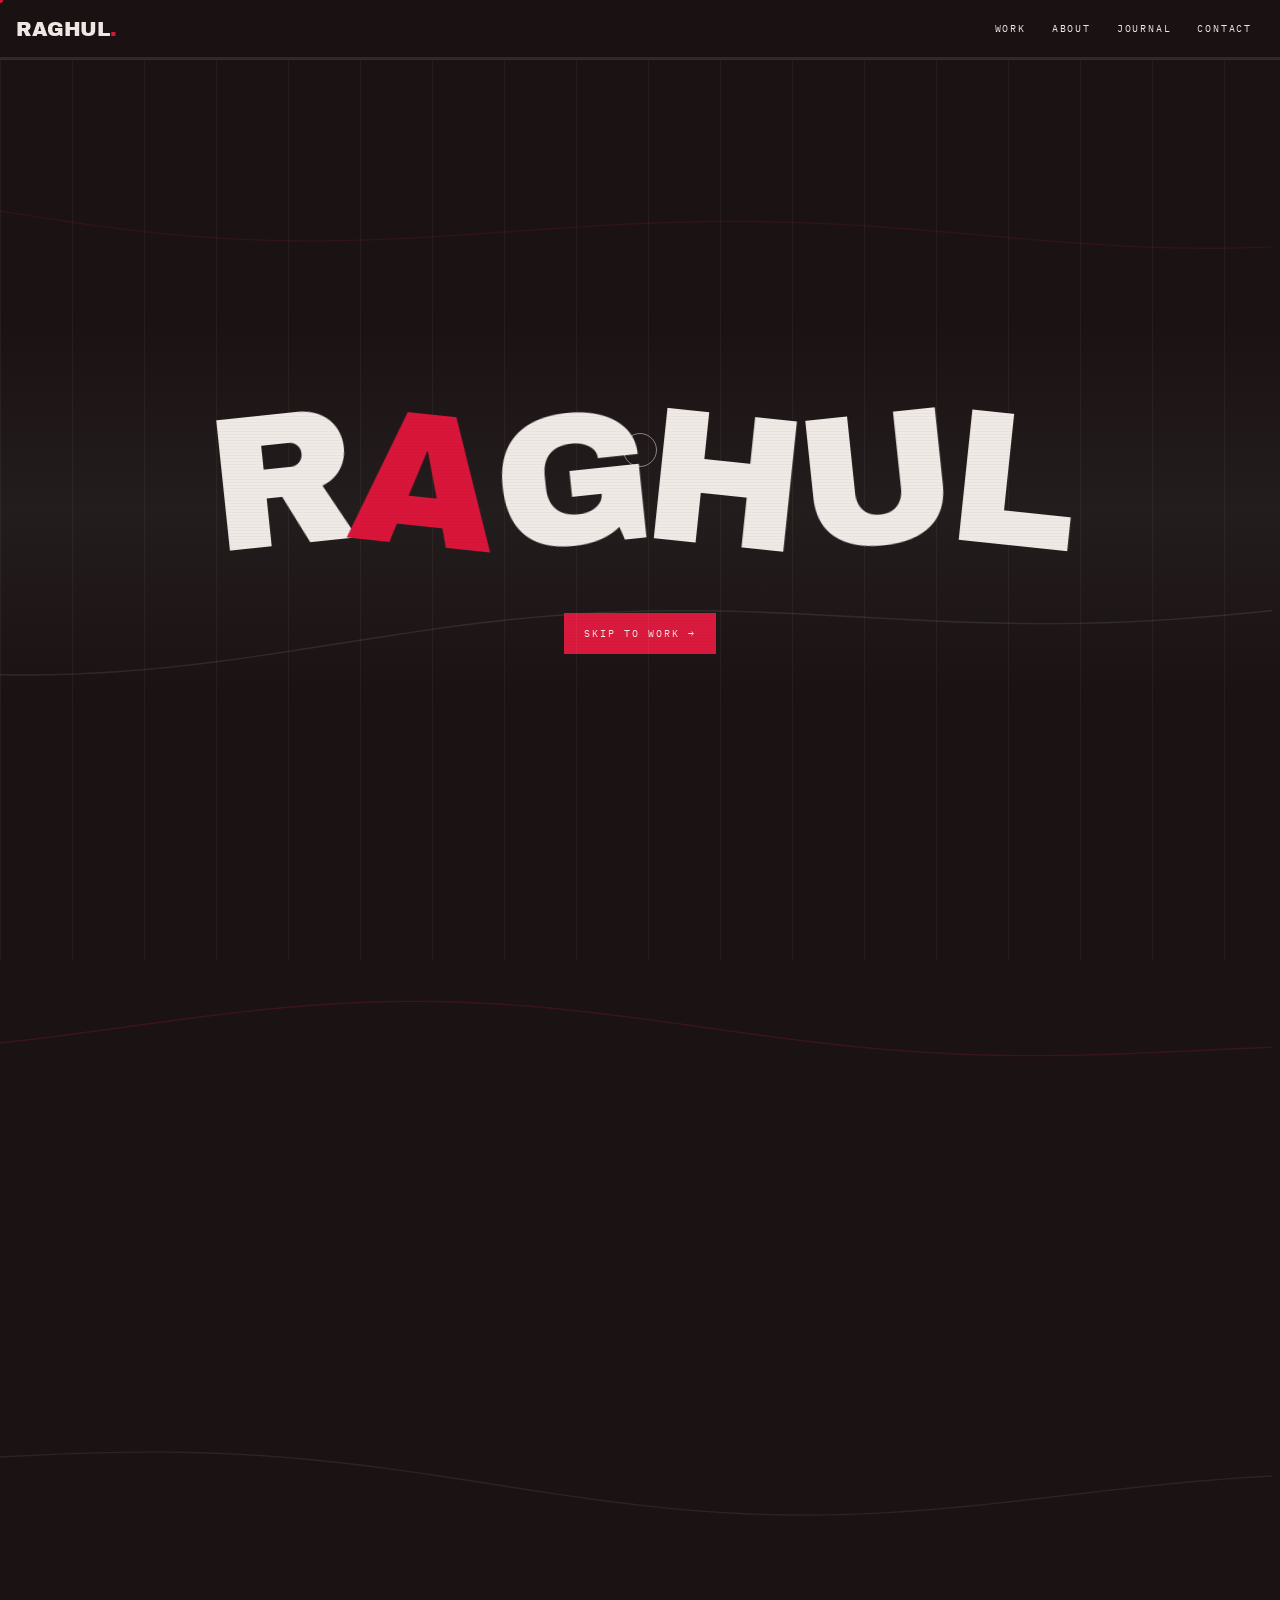
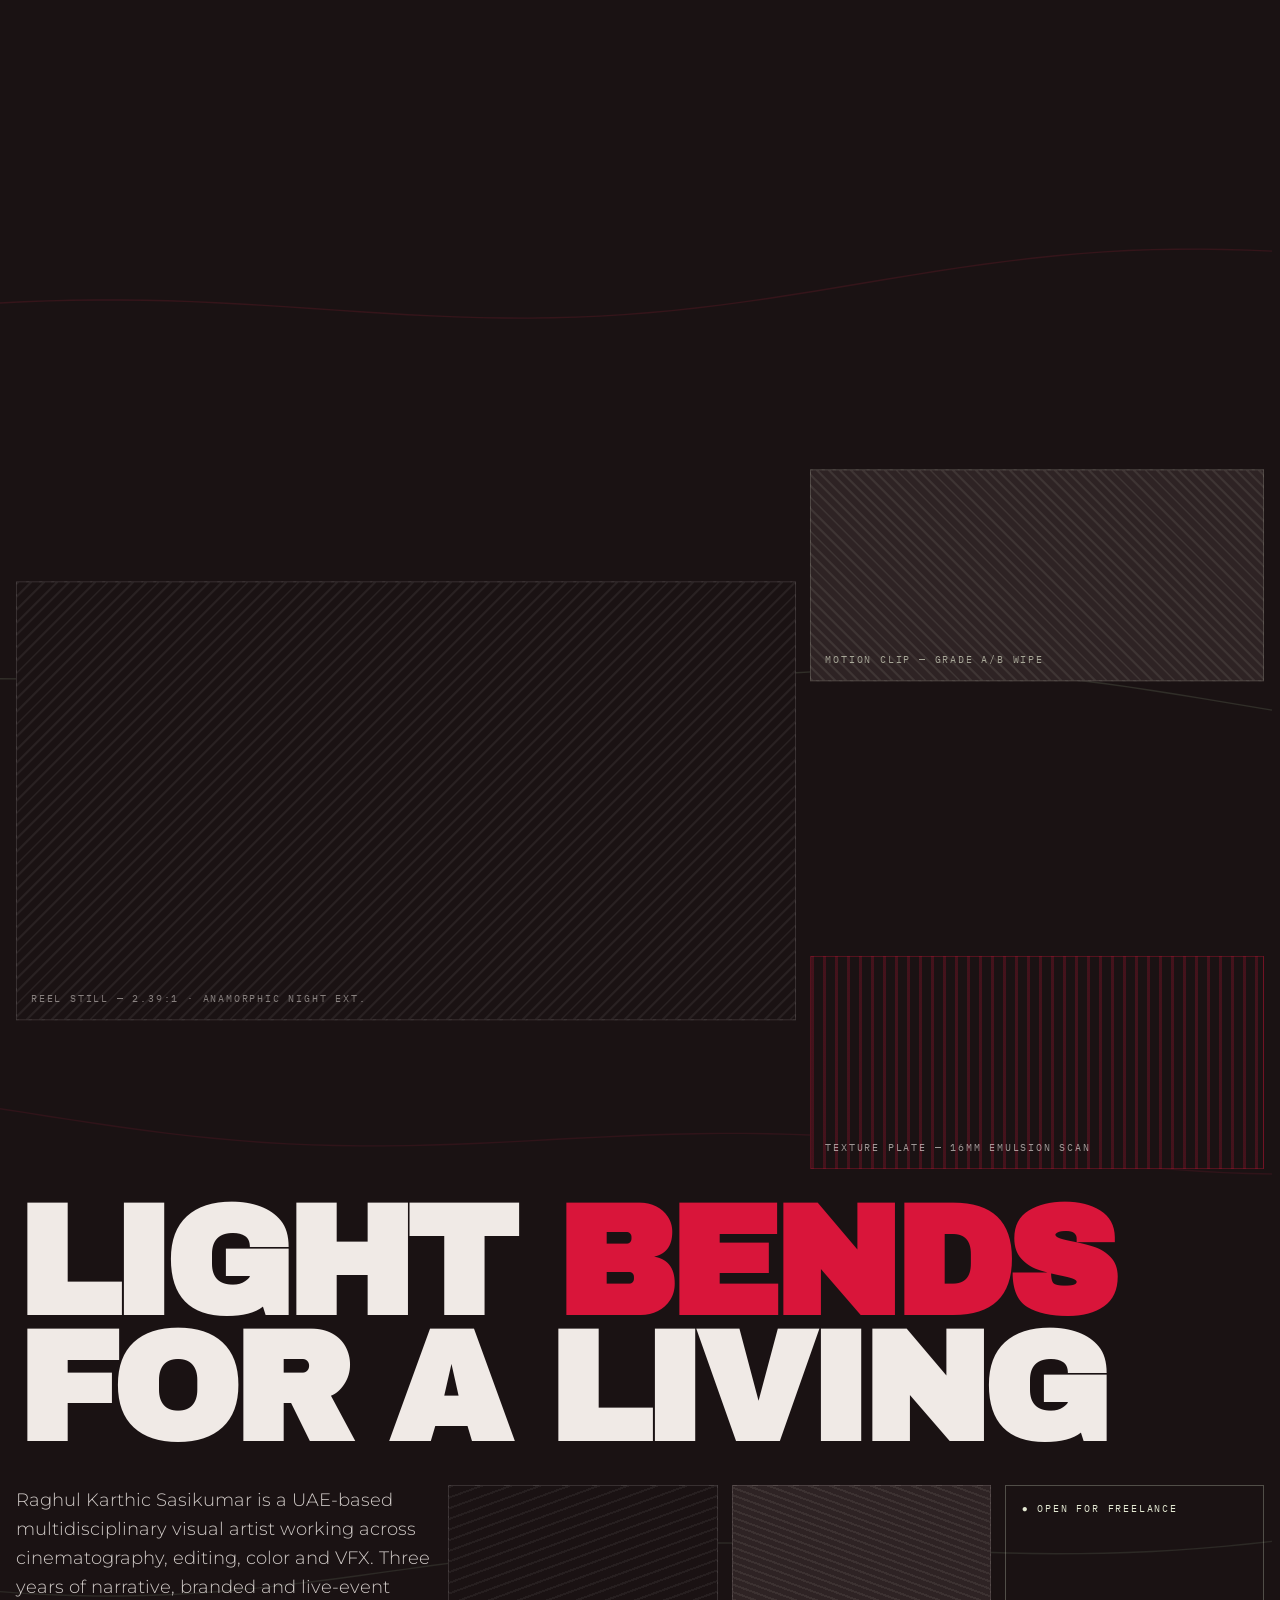
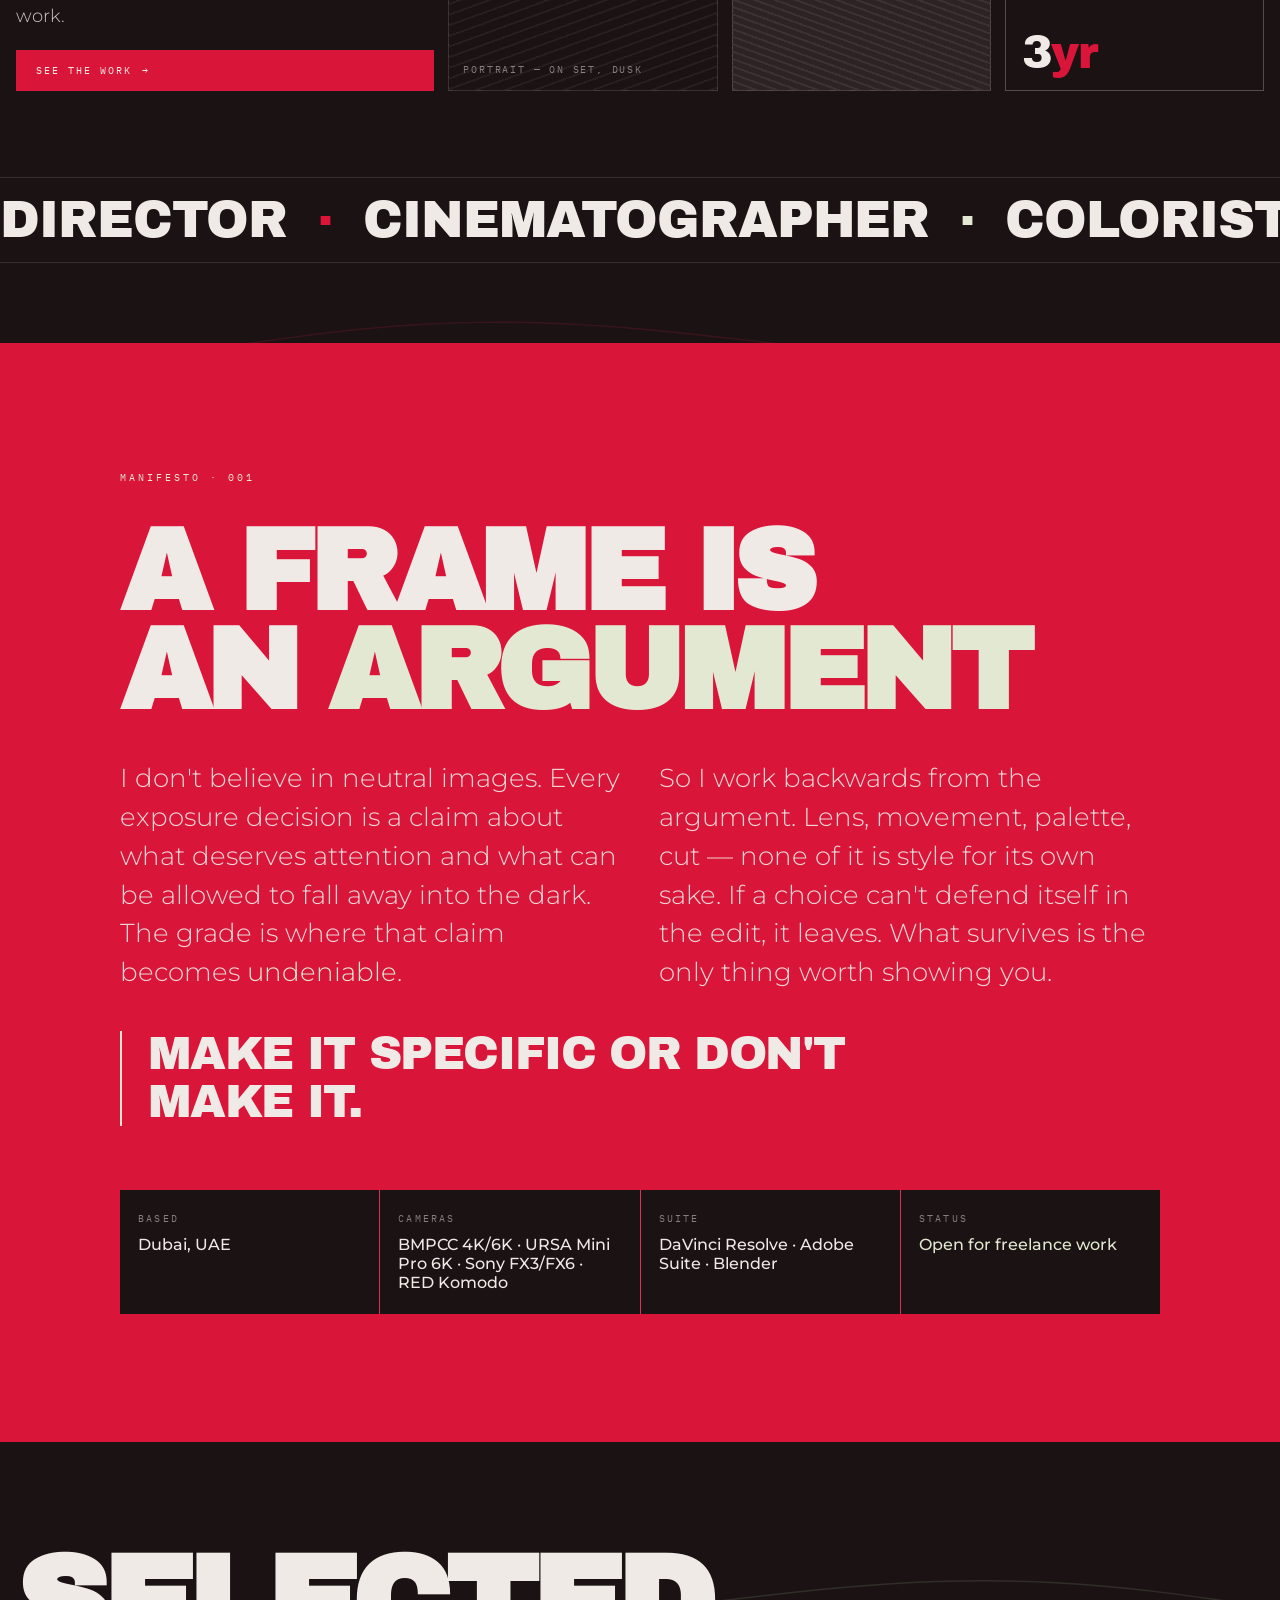
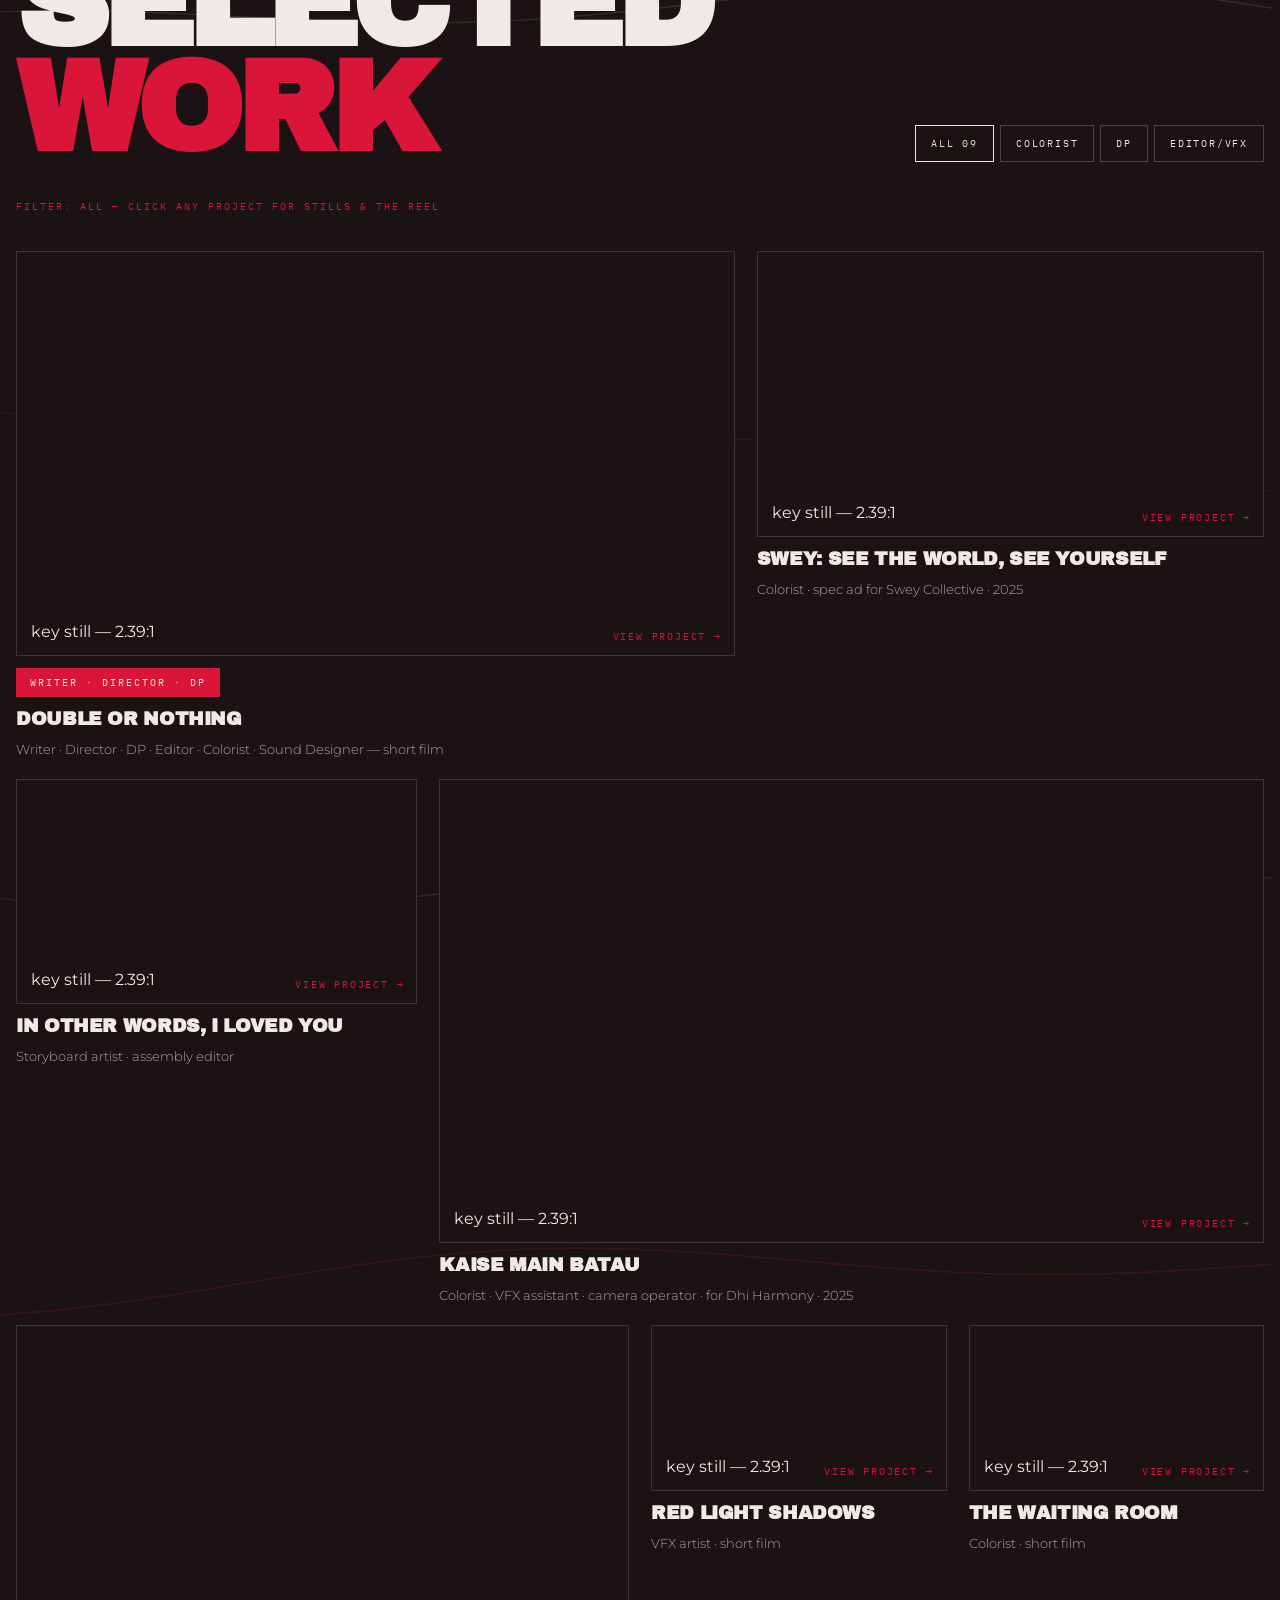
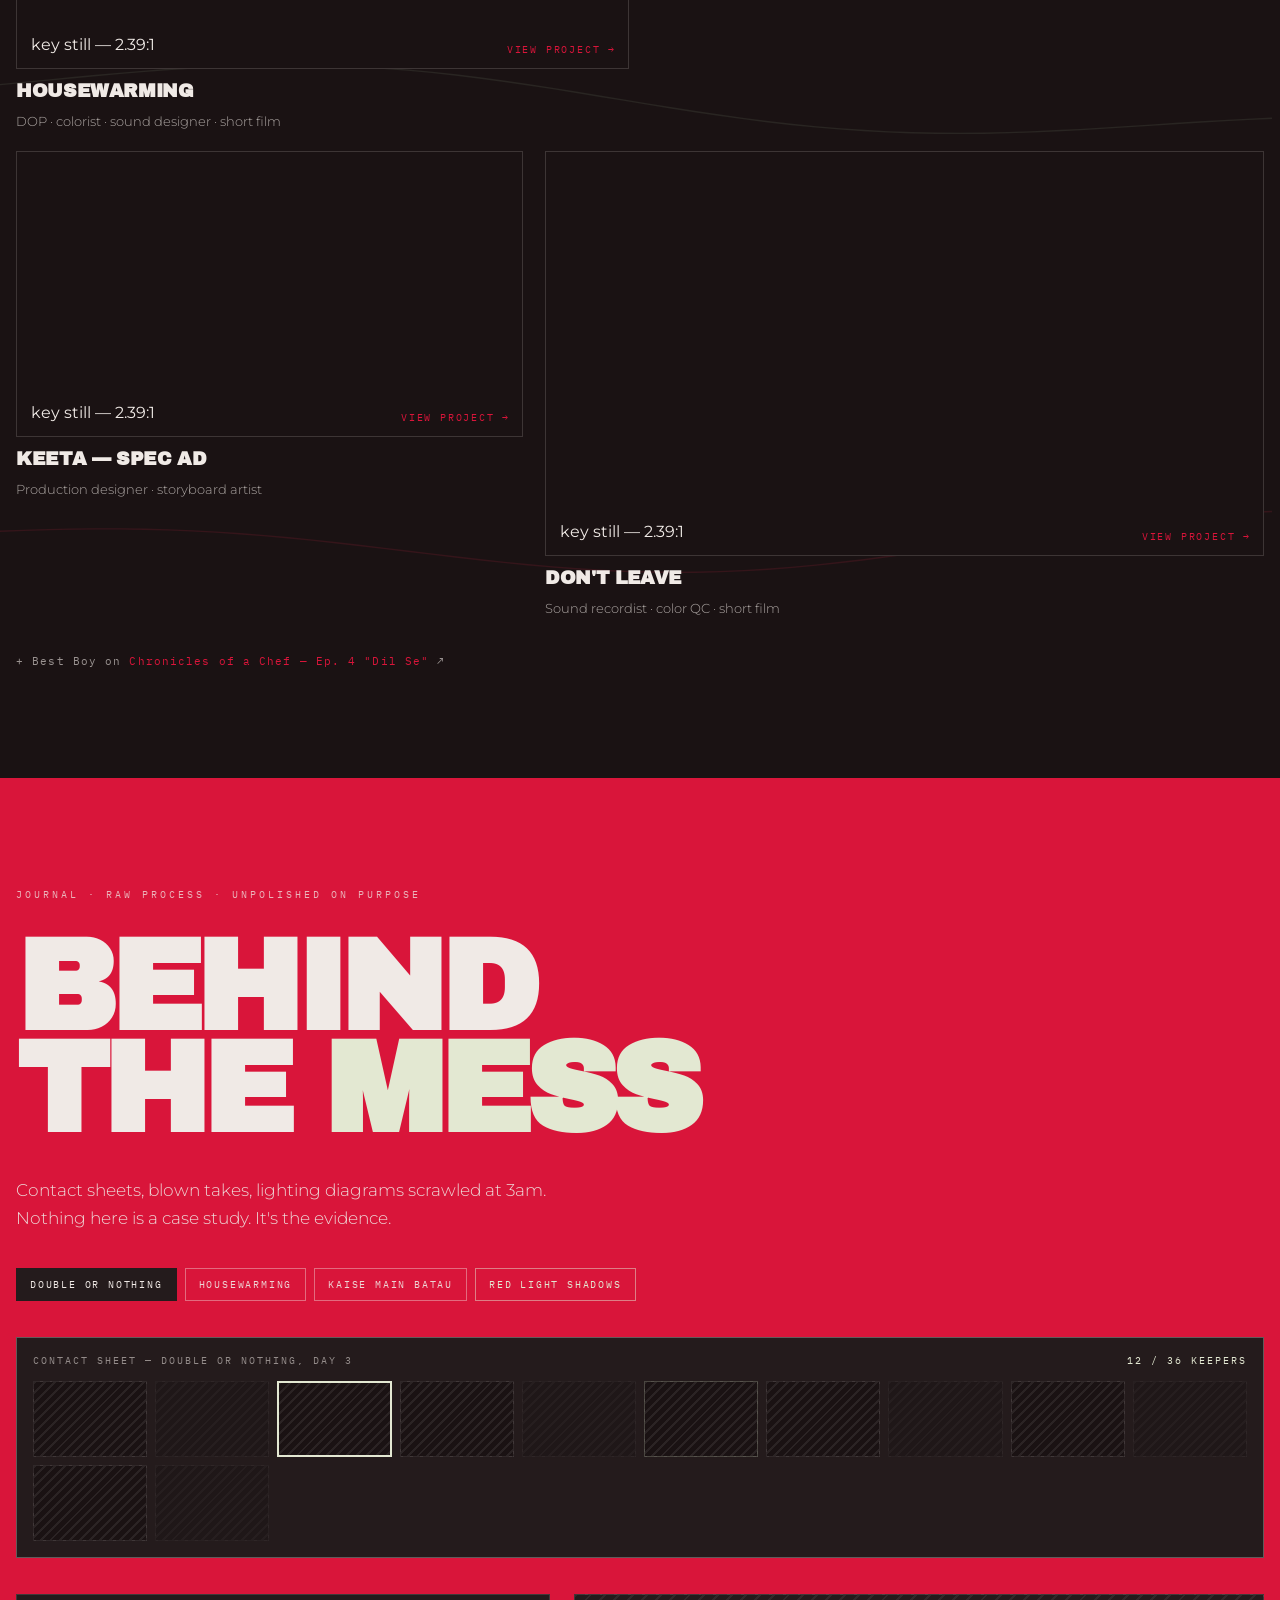
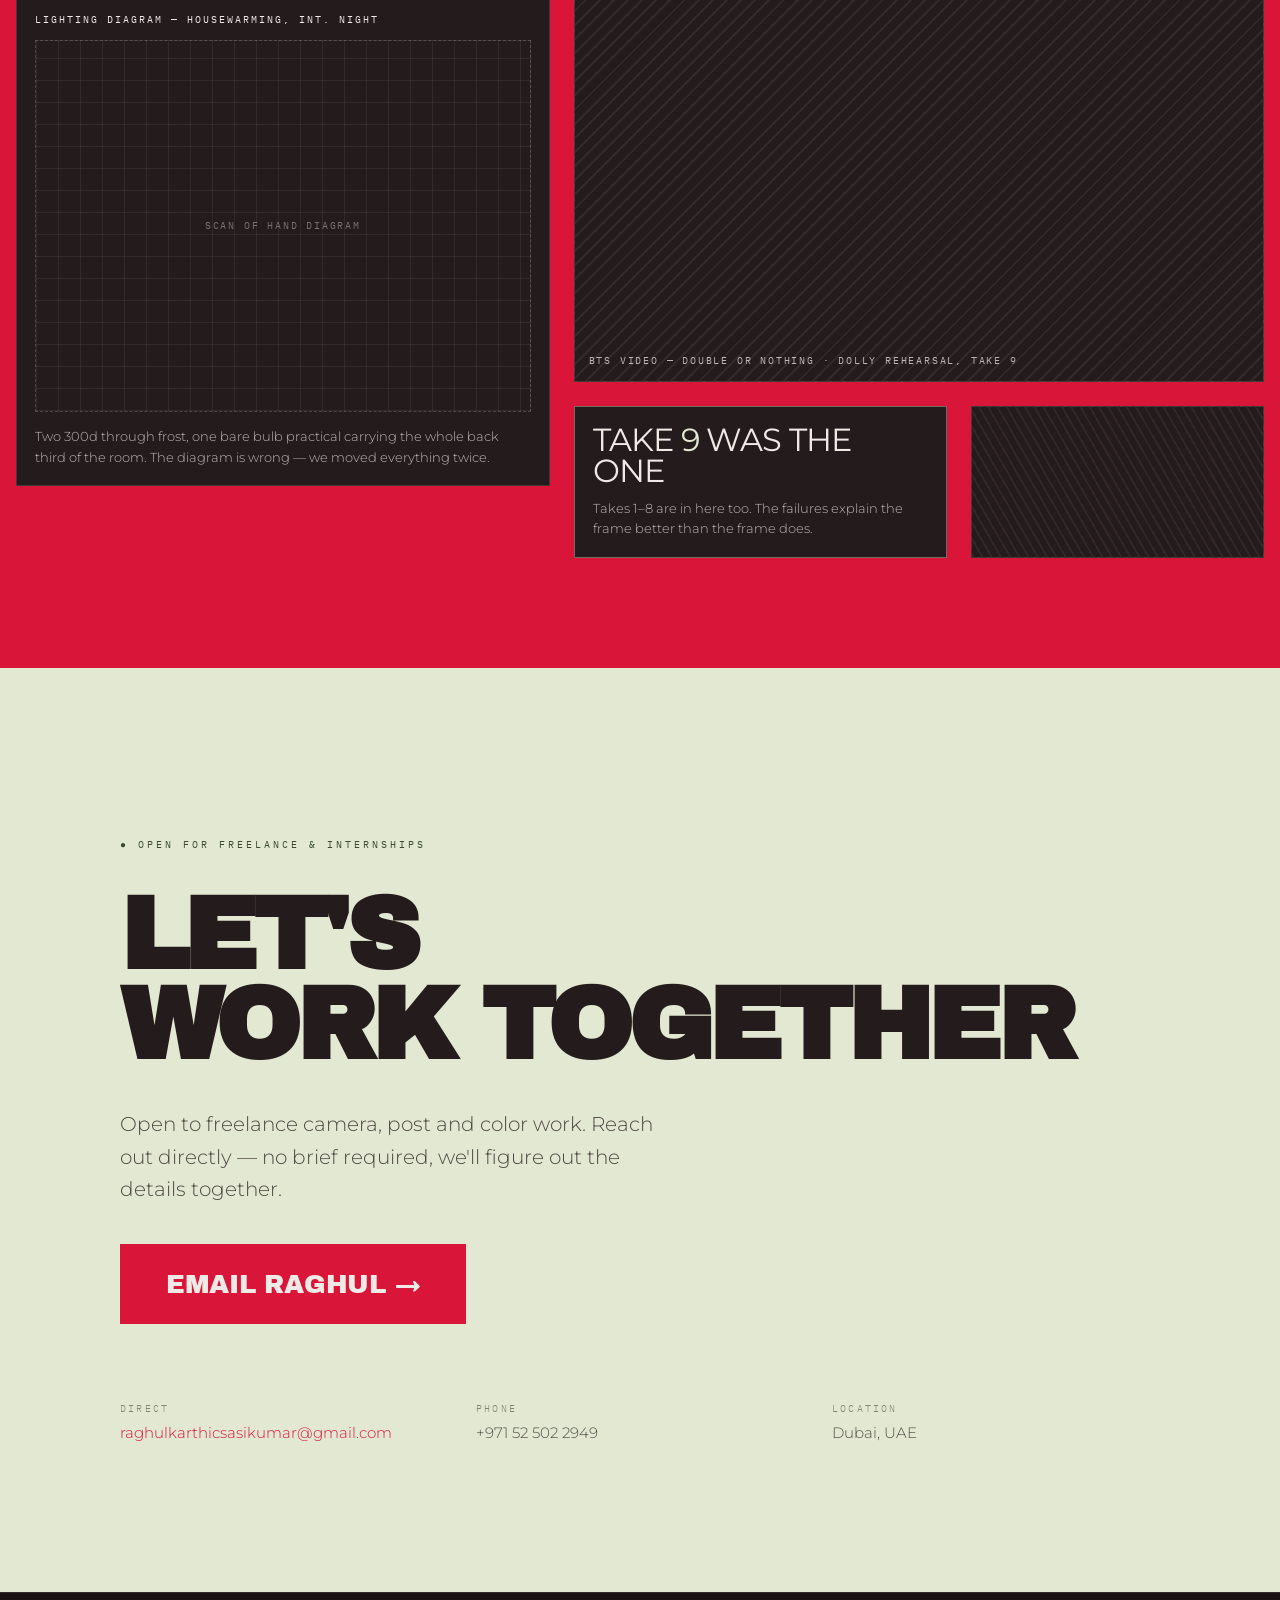
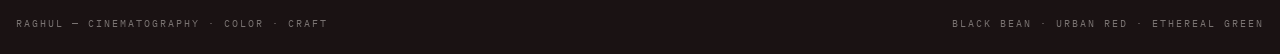
==== index.html @ 031c2b95 "Rebuild portfolio as plain HTML/CSS/JS with real scroll and cursor interactivity Replaces the Claude" ====
<!DOCTYPE html>
<html lang="en">
<head>
<meta charset="utf-8">
<meta name="viewport" content="width=device-width, initial-scale=1">
<title>Raghul Karthic Sasikumar — Cinematography · Color · Craft</title>
<meta name="description" content="Raghul Karthic Sasikumar — UAE-based cinematographer, colorist, editor and VFX artist.">
<link rel="preconnect" href="https://fonts.googleapis.com" />
<link rel="preconnect" href="https://fonts.gstatic.com" crossorigin />
<link href="https://fonts.googleapis.com/css2?family=Archivo+Black&family=Montserrat:wght@300;400;500;600&family=IBM+Plex+Mono:wght@400;500&display=swap" rel="stylesheet" />
<link rel="stylesheet" href="style.css">
</head>
<body>

<div class="cursor-dot" id="cursorDot"></div>
<div class="cursor-ring" id="cursorRing"></div>

<div class="bg-fixed"></div>
<canvas id="bg-waves"></canvas>
<div class="grain"></div>

<header class="site-header" id="siteHeader">
  <div class="header-inner">
    <div class="logo" data-cursor="magnetic" id="logoBtn">RAGHUL<span class="accent">.</span></div>
    <nav class="nav">
      <div class="nav-link" data-target="act-hero" data-cursor="magnetic">Work<span class="nav-underline"></span></div>
      <div class="nav-link" data-target="act-manifesto" data-cursor="magnetic">About<span class="nav-underline"></span></div>
      <div class="nav-link" data-target="act-journal" data-cursor="magnetic">Journal<span class="nav-underline"></span></div>
      <div class="nav-link" data-target="act-contact" data-cursor="magnetic">Contact<span class="nav-underline"></span></div>
    </nav>
  </div>
  <div class="progress-track"><div class="progress-fill" id="progressFill"></div></div>
</header>

<main id="mainView">

  <section id="act-intro" class="intro">
    <div class="intro-sticky">
      <div class="intro-grid"></div>
      <div class="intro-scanline"></div>
      <div class="intro-word" id="introWord">
        <span data-i="0">R</span><span data-i="1" class="accent">A</span><span data-i="2">G</span><span data-i="3">H</span><span data-i="4">U</span><span data-i="5">L</span>
      </div>
      <div class="intro-sub" id="introSub">Cinematography · Color · Craft</div>
      <div class="intro-cta">
        <button class="btn btn-solid" data-target="act-hero" data-cursor="magnetic">Skip to work →</button>
      </div>
    </div>
  </section>

  <section id="act-hero" class="hero">
    <div class="wrap">
      <div class="hero-collage">
        <div class="plate plate-a reveal-scale" data-parallax="0.06"><span>reel still — 2.39:1 · anamorphic night ext.</span></div>
        <div class="collage-col">
          <div class="plate plate-b reveal-scale" data-parallax="0.1"><span>motion clip — grade a/b wipe</span></div>
          <div class="plate plate-c reveal-scale"><span>texture plate — 16mm emulsion scan</span></div>
        </div>
      </div>

      <h1 class="hero-title reveal-up"><span class="split">Light <span class="accent">bends</span> for a living</span></h1>

      <div class="hero-row">
        <div class="hero-copy reveal-up">
          <p>Raghul Karthic Sasikumar is a UAE-based multidisciplinary visual artist working across cinematography, editing, color and VFX. Three years of narrative, branded and live-event work.</p>
          <div class="btn btn-solid" data-target="act-work" data-cursor="magnetic">See the work <span>→</span></div>
        </div>
        <div class="plate plate-d reveal-scale"><span>portrait — on set, dusk</span></div>
        <div class="plate plate-e reveal-scale"></div>
        <div class="stat-card reveal-scale">
          <span class="pulse-dot">● open for freelance</span>
          <span class="stat-num">3<span class="accent">yr</span></span>
        </div>
      </div>
    </div>

    <div class="marquee">
      <div class="marquee-track">
        <span>Director</span><span class="accent">·</span><span>Cinematographer</span><span class="mint">·</span><span>Colorist</span><span class="accent">·</span><span>Editor</span><span class="mint">·</span><span>Sound Designer</span><span class="accent">·</span><span>VFX Artist</span><span class="mint">·</span><span>Storyboard Artist</span><span class="accent">·</span>
        <span>Director</span><span class="accent">·</span><span>Cinematographer</span><span class="mint">·</span><span>Colorist</span><span class="accent">·</span><span>Editor</span><span class="mint">·</span><span>Sound Designer</span><span class="accent">·</span><span>VFX Artist</span><span class="mint">·</span><span>Storyboard Artist</span><span class="accent">·</span>
      </div>
    </div>
  </section>

  <section id="act-manifesto" class="manifesto">
    <div class="wrap wrap-narrow">
      <span class="eyebrow">Manifesto · 001</span>
      <h2 class="reveal-up">A frame is an <span class="mint">argument</span></h2>
      <div class="manifesto-grid">
        <p>I don't believe in neutral images. Every exposure decision is a claim about what deserves attention and what can be allowed to fall away into the dark. The grade is where that claim becomes <span class="mint">undeniable</span>.</p>
        <p>So I work backwards from the argument. Lens, movement, palette, cut — none of it is style for its own sake. If a choice can't defend itself in the edit, it leaves. What survives is the only thing worth showing you.</p>
      </div>
      <div class="pull-quote"><p>Make it specific or don't make it.</p></div>
      <div class="fact-grid">
        <div class="fact"><div class="fact-label">Based</div><div class="fact-val">Dubai, UAE</div></div>
        <div class="fact"><div class="fact-label">Cameras</div><div class="fact-val">BMPCC 4K/6K · URSA Mini Pro 6K · Sony FX3/FX6 · RED Komodo</div></div>
        <div class="fact"><div class="fact-label">Suite</div><div class="fact-val">DaVinci Resolve · Adobe Suite · Blender</div></div>
        <div class="fact"><div class="fact-label mint">Status</div><div class="fact-val mint">Open for freelance work</div></div>
      </div>
    </div>
  </section>

  <section id="act-work" class="work">
    <div class="wrap">
      <div class="work-head">
        <h2 class="reveal-up">Selected<br /><span class="accent">work</span></h2>
        <div class="filters">
          <div class="filter-btn active" data-filter="all" data-cursor="magnetic">All 09</div>
          <div class="filter-btn" data-filter="colorist" data-cursor="magnetic">Colorist</div>
          <div class="filter-btn" data-filter="dp" data-cursor="magnetic">DP</div>
          <div class="filter-btn" data-filter="editor" data-cursor="magnetic">Editor/VFX</div>
        </div>
      </div>
      <div class="filter-label">Filter: <span id="filterLabel">All</span> — click any project for stills &amp; the reel</div>

      <div class="gallery" id="gallery"></div>

      <div class="credit-line" id="chefCredit" data-cursor="magnetic">+ Best Boy on <span class="accent">Chronicles of a Chef — Ep. 4 "Dil Se"</span> ↗</div>
    </div>
  </section>

  <section id="act-journal" class="journal">
    <div class="wrap">
      <span class="eyebrow">Journal · raw process · unpolished on purpose</span>
      <h2 class="reveal-up">Behind<br />the <span class="mint">mess</span></h2>
      <p class="journal-intro">Contact sheets, blown takes, lighting diagrams scrawled at 3am. Nothing here is a case study. It's the evidence.</p>

      <div class="tag-row">
        <span class="tag tag-solid">Double Or Nothing</span>
        <span class="tag">Housewarming</span>
        <span class="tag">Kaise Main Batau</span>
        <span class="tag tag-mint">Red Light Shadows</span>
      </div>

      <div class="contact-sheet">
        <div class="contact-sheet-head"><span>Contact sheet — Double Or Nothing, day 3</span><span class="mint">12 / 36 keepers</span></div>
        <div class="contact-grid">
          <div class="frame"></div><div class="frame dim"></div><div class="frame keep"></div><div class="frame"></div>
          <div class="frame dim"></div><div class="frame tint"></div><div class="frame"></div><div class="frame dim"></div>
          <div class="frame"></div><div class="frame dim"></div><div class="frame"></div><div class="frame dim"></div>
        </div>
      </div>

      <div class="journal-row">
        <div class="journal-card">
          <div class="journal-card-label">Lighting diagram — Housewarming, int. night</div>
          <div class="diagram"><span>scan of hand diagram</span></div>
          <p>Two 300d through frost, one bare bulb practical carrying the whole back third of the room. The diagram is wrong — we moved everything twice.</p>
        </div>
        <div class="journal-col">
          <div class="bts-plate"><span>bts video — Double Or Nothing · dolly rehearsal, take 9</span></div>
          <div class="journal-row-inner">
            <div class="take-card">
              <div class="take-title">Take <span class="mint">9</span> was the one</div>
              <p>Takes 1–8 are in here too. The failures explain the frame better than the frame does.</p>
            </div>
            <div class="frame-block"></div>
          </div>
        </div>
      </div>
    </div>
  </section>

  <section id="act-contact" class="contact">
    <div class="wrap wrap-narrow">
      <span class="eyebrow eyebrow-dark">● Open for freelance &amp; internships</span>
      <h2 class="reveal-up dark">Let's<br />work together</h2>
      <p class="contact-copy">Open to freelance camera, post and color work. Reach out directly — no brief required, we'll figure out the details together.</p>
      <a href="mailto:raghulkarthicsasikumar@gmail.com?subject=Let's%20work%20together" class="btn btn-cta" data-cursor="magnetic">Email Raghul →</a>
      <div class="contact-grid-meta">
        <div><div class="meta-label">Direct</div><a href="mailto:raghulkarthicsasikumar@gmail.com">raghulkarthicsasikumar@gmail.com</a></div>
        <div><div class="meta-label">Phone</div><div>+971 52 502 2949</div></div>
        <div><div class="meta-label">Location</div><div>Dubai, UAE</div></div>
      </div>
    </div>
  </section>

</main>

<section id="detailView" class="detail" hidden>
  <div class="wrap wrap-narrow">
    <div class="back-link" id="backBtn" data-cursor="magnetic">← Back to work</div>
    <div>
      <span class="eyebrow" id="detailKind">Project</span>
      <h2 class="reveal-up" id="detailTitle">Title</h2>
      <p class="detail-desc" id="detailDesc">Description</p>
    </div>
    <div class="detail-media" id="detailMedia"></div>
    <div class="detail-reel">
      <span class="eyebrow mint">Watch the reel</span>
      <div class="video-plate" id="detailPlay" data-cursor="magnetic"><div class="play-btn"><div class="play-tri"></div></div></div>
      <a href="#" class="watch-label">Full reel ↗</a>
    </div>
  </div>
</section>

<footer class="site-footer">
  <div class="wrap footer-inner">
    <span>Raghul — cinematography · color · craft</span>
    <span>Black Bean · Urban Red · Ethereal Green</span>
  </div>
</footer>

<div class="video-modal" id="videoModal" hidden>
  <div class="video-modal-inner">
    <div class="video-modal-head">
      <h3>Chronicles of a Chef — Ep. 4 "Dil Se"</h3>
      <div class="close-btn" id="closeVideoBtn" data-cursor="magnetic">Close ✕</div>
    </div>
    <div class="video-plate"><div class="play-btn"><div class="play-tri"></div></div></div>
    <p class="modal-sub">Best boy · episodic</p>
  </div>
</div>

<script src="script.js"></script>
</body>
</html>
---- style.css ----
:root {
  --bg: #1A1213;
  --bg-alt: #241B1C;
  --plate: #2E2324;
  --ink: #F0EAE6;
  --red: #D9153A;
  --mint: #E3E8D2;
}

* { box-sizing: border-box; min-width: 0; }
html, body {
  margin: 0; padding: 0;
  background: var(--bg);
  color: var(--ink);
  font-family: 'Montserrat', system-ui, sans-serif;
  scroll-behavior: smooth;
  overflow-x: clip;
}
h1, h2, h3 { font-family: 'Archivo Black', sans-serif; margin: 0; }
p { margin: 0; }
a { color: var(--red); text-decoration: none; }
a:hover { color: var(--mint); }
::selection { background: var(--red); color: var(--ink); }
.accent { color: var(--red); }
.mint { color: var(--mint); }

/* cursor is hidden on touch devices via JS toggling .has-cursor on <html> */
html.has-cursor, html.has-cursor * { cursor: none !important; }
.cursor-dot, .cursor-ring { position: fixed; top: 0; left: 0; pointer-events: none; z-index: 999; border-radius: 50%; transform: translate(-50%, -50%); will-change: transform; }
.cursor-dot { width: 6px; height: 6px; background: var(--red); }
.cursor-ring { width: 34px; height: 34px; border: 1px solid rgba(240,234,230,.5); transition: width .25s ease, height .25s ease, border-color .25s ease, background .25s ease; }
.cursor-ring.hover { width: 56px; height: 56px; border-color: var(--red); background: rgba(217,21,58,.12); }

.bg-fixed { position: fixed; inset: 0; z-index: -2; background: var(--bg); }
#bg-waves { position: absolute; top: 0; left: 0; width: 100%; z-index: 0; pointer-events: none; opacity: .9; mix-blend-mode: screen; }
.grain { position: fixed; inset: 0; z-index: 400; pointer-events: none; background-image: repeating-linear-gradient(0deg, rgba(0,0,0,.07) 0 1px, transparent 1px 3px); mix-blend-mode: multiply; opacity: .35; }

@keyframes creep { from { transform: translateX(0); } to { transform: translateX(-50%); } }
@keyframes breathe { 0%,100% { opacity: .4; } 50% { opacity: 1; } }
@keyframes scanline { from { transform: translateY(-120%); } to { transform: translateY(120%); } }
@keyframes floaty { 0%,100% { transform: translateY(0) rotate(-0.4deg); } 50% { transform: translateY(-10px) rotate(0.4deg); } }

.wrap { max-width: 1440px; margin: 0 auto; position: relative; }
.wrap-narrow { max-width: 1040px; }

/* header */
.site-header { position: sticky; top: 0; z-index: 300; background: rgba(26,18,19,.9); backdrop-filter: blur(14px); border-bottom: 1px solid rgba(240,234,230,.12); }
.header-inner { max-width: 1440px; margin: 0 auto; padding: 12px 16px; display: flex; align-items: center; gap: 12px; flex-wrap: wrap; }
.logo { font-family: 'Archivo Black', sans-serif; font-size: clamp(16px, 2.4vw, 20px); letter-spacing: -.02em; cursor: pointer; white-space: nowrap; }
.nav { display: flex; gap: 2px; flex-wrap: wrap; margin-left: auto; align-items: center; }
.nav-link { position: relative; padding: 10px 12px; cursor: pointer; font-family: 'IBM Plex Mono', monospace; font-size: 10px; letter-spacing: .18em; text-transform: uppercase; color: var(--ink); transition: color .2s ease; }
.nav-link:hover { color: var(--mint); }
.nav-underline { position: absolute; left: 12px; right: 12px; bottom: 4px; height: 2px; background: var(--red); transform: scaleX(0); transition: transform .25s ease; }
.nav-link.active .nav-underline { transform: scaleX(1); }
.progress-track { height: 2px; background: rgba(240,234,230,.1); }
.progress-fill { height: 2px; background: var(--red); width: 0%; }

/* intro */
.intro { position: relative; height: 240vh; }
.intro-sticky { position: sticky; top: 0; height: 100vh; overflow: hidden; display: flex; flex-direction: column; align-items: center; justify-content: center; gap: clamp(14px, 3vh, 30px); padding: 16px; }
.intro-grid { position: absolute; inset: 0; background-image: repeating-linear-gradient(90deg, rgba(240,234,230,.05) 0 1px, transparent 1px 72px); pointer-events: none; }
.intro-scanline { position: absolute; left: 0; right: 0; height: 45%; background: linear-gradient(180deg, transparent, rgba(227,232,210,.05), transparent); animation: scanline 5s linear infinite; pointer-events: none; }
.intro-word { display: flex; justify-content: center; align-items: center; line-height: .8; font-family: 'Archivo Black', sans-serif; font-size: clamp(44px, 15vw, 190px); letter-spacing: -.03em; will-change: transform; }
.intro-word span { display: inline-block; will-change: transform; transition: transform .05s linear; }
.intro-sub { font-family: 'IBM Plex Mono', monospace; font-size: clamp(9px, 1.5vw, 12px); letter-spacing: .3em; text-transform: uppercase; color: var(--mint); text-align: center; transition: opacity .1s linear; }
.intro-cta { display: flex; gap: 10px; flex-wrap: wrap; justify-content: center; margin-top: clamp(10px, 3vh, 26px); }

.btn { font-family: 'IBM Plex Mono', monospace; font-size: 10px; letter-spacing: .2em; text-transform: uppercase; border: none; padding: 14px 20px; cursor: pointer; display: inline-flex; align-items: center; gap: 10px; transition: background .2s ease, color .2s ease; }
.btn-solid { background: var(--red); color: var(--ink); }
.btn-solid:hover { background: var(--mint); color: #241B1C; }
.btn-cta { background: var(--red); color: var(--ink); align-self: flex-start; padding: clamp(18px, 2.4vw, 26px) clamp(24px, 4vw, 46px); font-family: 'Archivo Black', sans-serif; font-size: clamp(16px, 2.2vw, 26px); letter-spacing: -.01em; text-transform: uppercase; }
.btn-cta:hover { background: var(--mint); color: #241B1C; }

/* reveal-on-scroll */
.reveal-up, .reveal-scale { opacity: 0; transform: translateY(28px); transition: opacity .7s cubic-bezier(.16,1,.3,1), transform .7s cubic-bezier(.16,1,.3,1); }
.reveal-scale { transform: translateY(18px) scale(.98); }
.reveal-up.in-view, .reveal-scale.in-view { opacity: 1; transform: translateY(0) scale(1); }

/* hero */
.hero { position: relative; padding: clamp(56px, 9vw, 110px) 16px clamp(40px, 7vw, 80px); }
.hero-collage { display: flex; flex-wrap: wrap; gap: 14px; margin-bottom: clamp(18px, 2.6vw, 32px); }
.plate { background: var(--bg); border: 1px solid rgba(240,234,230,.14); display: flex; align-items: flex-end; padding: 14px; }
.plate span { font-family: 'IBM Plex Mono', monospace; font-size: 10px; letter-spacing: .18em; text-transform: uppercase; color: rgba(240,234,230,.5); }
.plate-a { flex: 3 1 min(100%, 520px); aspect-ratio: 16/9; background-image: repeating-linear-gradient(135deg, rgba(240,234,230,.07) 0 2px, transparent 2px 9px); }
.collage-col { flex: 2 1 min(100%, 280px); display: flex; flex-direction: column; gap: 14px; }
.plate-b { flex: 1 1 140px; min-height: 130px; background: var(--plate); background-image: repeating-linear-gradient(45deg, rgba(227,232,210,.09) 0 2px, transparent 2px 8px); border-color: rgba(227,232,210,.18); }
.plate-b span { color: rgba(227,232,210,.66); }
.plate-c { flex: 1 1 140px; min-height: 130px; background-image: repeating-linear-gradient(90deg, rgba(217,21,58,.22) 0 3px, transparent 3px 12px); border-color: rgba(217,21,58,.3); }
.plate-c span { color: rgba(240,234,230,.62); }
.hero-title { font-size: clamp(42px, 12vw, 176px); line-height: .82; letter-spacing: -.045em; text-transform: uppercase; text-wrap: balance; margin-bottom: clamp(18px, 2.6vw, 32px); }
.hero-row { display: flex; flex-wrap: wrap; gap: 14px; align-items: stretch; }
.hero-copy { flex: 2 1 min(100%, 300px); display: flex; flex-direction: column; gap: 20px; justify-content: flex-end; }
.hero-copy p { font-size: clamp(15px, 1.4vw, 18px); line-height: 1.62; font-weight: 300; color: rgba(240,234,230,.85); }
.plate-d { flex: 1 1 min(100%, 210px); min-height: 200px; background-image: repeating-linear-gradient(160deg, rgba(240,234,230,.06) 0 2px, transparent 2px 10px); }
.plate-e { flex: 1 1 min(100%, 200px); min-height: 200px; background: var(--plate); background-image: repeating-linear-gradient(20deg, rgba(240,234,230,.07) 0 2px, transparent 2px 7px); }
.stat-card { flex: 1 1 min(100%, 200px); min-height: 200px; border: 1px solid rgba(227,232,210,.28); padding: 16px; display: flex; flex-direction: column; justify-content: space-between; gap: 14px; }
.pulse-dot { font-family: 'IBM Plex Mono', monospace; font-size: 10px; letter-spacing: .18em; text-transform: uppercase; color: var(--mint); animation: breathe 3.4s ease-in-out infinite; }
.stat-num { font-family: 'Archivo Black', sans-serif; font-size: clamp(30px, 4vw, 46px); line-height: .9; letter-spacing: -.03em; }

.marquee { margin: clamp(48px, 7vw, 86px) -16px 0; border-top: 1px solid rgba(240,234,230,.12); border-bottom: 1px solid rgba(240,234,230,.12); overflow: hidden; padding: 14px 0; background: var(--bg); }
.marquee-track { display: flex; width: max-content; animation: creep 30s linear infinite; font-family: 'Archivo Black', sans-serif; font-size: clamp(22px, 4vw, 52px); letter-spacing: -.02em; text-transform: uppercase; white-space: nowrap; gap: 30px; }

/* manifesto */
.manifesto { position: relative; padding: clamp(64px, 10vw, 130px) 16px; background: var(--red); }
.manifesto .wrap { display: flex; flex-direction: column; gap: clamp(22px, 3vw, 40px); }
.eyebrow { font-family: 'IBM Plex Mono', monospace; font-size: 10px; letter-spacing: .3em; text-transform: uppercase; color: var(--mint); display: block; }
.manifesto h2 { font-size: clamp(38px, 9vw, 128px); line-height: .86; letter-spacing: -.045em; text-transform: uppercase; text-wrap: balance; }
.manifesto-grid { display: grid; grid-template-columns: repeat(auto-fit, minmax(min(100%, 280px), 1fr)); gap: clamp(24px, 3vw, 44px); }
.manifesto-grid p { font-size: clamp(17px, 2vw, 26px); line-height: 1.52; font-weight: 300; color: rgba(240,234,230,.9); }
.pull-quote { border-left: 2px solid var(--mint); padding-left: clamp(16px, 2vw, 26px); max-width: 760px; animation: floaty 7s ease-in-out infinite; }
.pull-quote p { font-family: 'Archivo Black', sans-serif; font-size: clamp(22px, 3.6vw, 48px); line-height: 1.04; letter-spacing: -.03em; text-transform: uppercase; }
.fact-grid { display: grid; grid-template-columns: repeat(auto-fit, minmax(min(100%, 180px), 1fr)); gap: 1px; background: rgba(240,234,230,.14); margin-top: clamp(10px, 2vw, 26px); }
.fact { background: var(--bg); padding: 22px 18px; }
.fact-label { font-family: 'IBM Plex Mono', monospace; font-size: 10px; letter-spacing: .22em; text-transform: uppercase; color: rgba(240,234,230,.5); }
.fact-val { margin-top: 10px; font-size: 16px; font-weight: 500; }

/* work */
.work { position: relative; padding: clamp(60px, 9vw, 110px) 16px; }
.work .wrap { display: flex; flex-direction: column; gap: clamp(22px, 3vw, 38px); }
.work-head { display: flex; align-items: flex-end; justify-content: space-between; gap: 24px; flex-wrap: wrap; }
.work-head h2 { font-size: clamp(42px, 10vw, 150px); line-height: .82; letter-spacing: -.05em; text-transform: uppercase; }
.filters { display: flex; gap: 6px; flex-wrap: wrap; }
.filter-btn { font-family: 'IBM Plex Mono', monospace; font-size: 10px; letter-spacing: .18em; text-transform: uppercase; padding: 11px 15px; border: 1px solid rgba(240,234,230,.24); cursor: pointer; transition: border-color .2s ease, color .2s ease; }
.filter-btn:hover, .filter-btn.active { border-color: var(--mint); color: var(--mint); }
.filter-label { font-family: 'IBM Plex Mono', monospace; font-size: 10px; letter-spacing: .2em; text-transform: uppercase; color: var(--red); }
.gallery { display: grid; grid-template-columns: repeat(12, minmax(0, 1fr)); gap: clamp(14px, 1.8vw, 22px); align-items: start; }
.card { display: flex; flex-direction: column; gap: 12px; cursor: pointer; transition: transform .25s ease, opacity .5s ease; }
.card:hover { transform: translateY(-4px); }
.card-media { aspect-ratio: 16/9; background: var(--bg); border: 1px solid rgba(240,234,230,.16); position: relative; display: flex; align-items: flex-end; justify-content: space-between; padding: 14px; transition: border-color .25s ease; }
.card:hover .card-media { border-color: var(--red); }
.card-tag { position: absolute; bottom: 12px; right: 12px; font-family: 'IBM Plex Mono', monospace; font-size: 10px; letter-spacing: .18em; text-transform: uppercase; color: var(--red); }
.card-role { background: var(--red); padding: 8px 14px; font-family: 'IBM Plex Mono', monospace; font-size: 10px; letter-spacing: .2em; text-transform: uppercase; align-self: flex-start; }
.card h3 { text-transform: uppercase; letter-spacing: -.02em; }
.card p { font-size: 13px; font-weight: 300; color: rgba(240,234,230,.68); }
.credit-line { cursor: pointer; align-self: flex-start; font-family: 'IBM Plex Mono', monospace; font-size: 11px; letter-spacing: .1em; color: rgba(240,234,230,.6); }
.credit-line:hover { color: var(--mint); }

/* journal */
.journal { position: relative; padding: clamp(60px, 9vw, 110px) 16px; background: var(--red); }
.journal .wrap { display: flex; flex-direction: column; gap: clamp(22px, 3vw, 36px); }
.journal .eyebrow { color: rgba(240,234,230,.75); }
.journal h2 { font-size: clamp(42px, 10vw, 150px); line-height: .8; letter-spacing: -.05em; text-transform: uppercase; }
.journal-intro { max-width: 560px; font-size: clamp(15px, 1.5vw, 17px); line-height: 1.6; font-weight: 300; color: rgba(240,234,230,.9); }
.tag-row { display: flex; gap: 8px; flex-wrap: wrap; }
.tag { font-family: 'IBM Plex Mono', monospace; font-size: 10px; letter-spacing: .18em; text-transform: uppercase; padding: 9px 13px; border: 1px solid rgba(240,234,230,.4); color: rgba(240,234,230,.9); }
.tag-solid { background: var(--bg-alt); color: var(--ink); border-color: transparent; }
.tag-mint { border-color: rgba(227,232,210,.5); color: var(--mint); }
.contact-sheet { border: 1px solid rgba(240,234,230,.3); padding: 16px; background: var(--bg-alt); display: flex; flex-direction: column; gap: 14px; }
.contact-sheet-head { display: flex; justify-content: space-between; gap: 12px; flex-wrap: wrap; font-family: 'IBM Plex Mono', monospace; font-size: 10px; letter-spacing: .2em; text-transform: uppercase; color: rgba(240,234,230,.55); }
.contact-grid { display: grid; grid-template-columns: repeat(auto-fill, minmax(min(45%, 108px), 1fr)); gap: 8px; }
.frame { aspect-ratio: 3/2; background: var(--bg); background-image: repeating-linear-gradient(135deg, rgba(240,234,230,.08) 0 2px, transparent 2px 7px); border: 1px solid rgba(240,234,230,.1); }
.frame.dim { opacity: .4; }
.frame.keep { border: 2px solid var(--mint); }
.frame.tint { border-color: rgba(227,232,210,.24); }
.journal-row { display: flex; flex-wrap: wrap; gap: clamp(16px, 2vw, 24px); align-items: flex-start; }
.journal-card { flex: 2 1 min(100%, 300px); border: 1px solid rgba(240,234,230,.14); padding: 18px; background: var(--bg-alt); display: flex; flex-direction: column; gap: 14px; }
.journal-card-label { font-family: 'IBM Plex Mono', monospace; font-size: 10px; letter-spacing: .2em; text-transform: uppercase; }
.diagram { aspect-ratio: 4/3; background-image: repeating-linear-gradient(0deg, rgba(240,234,230,.07) 0 1px, transparent 1px 22px), repeating-linear-gradient(90deg, rgba(240,234,230,.07) 0 1px, transparent 1px 22px); border: 1px dashed rgba(240,234,230,.2); display: flex; align-items: center; justify-content: center; padding: 10px; }
.diagram span { font-family: 'IBM Plex Mono', monospace; font-size: 10px; letter-spacing: .18em; text-transform: uppercase; color: rgba(240,234,230,.42); text-align: center; }
.journal-card p { font-size: 13px; line-height: 1.6; font-weight: 300; color: rgba(240,234,230,.76); }
.journal-col { flex: 3 1 min(100%, 340px); display: flex; flex-direction: column; gap: clamp(16px, 2vw, 24px); }
.bts-plate { aspect-ratio: 16/9; background: var(--bg-alt); background-image: repeating-linear-gradient(135deg, rgba(240,234,230,.07) 0 2px, transparent 2px 10px); border: 1px solid rgba(240,234,230,.14); display: flex; align-items: flex-end; padding: 14px; }
.bts-plate span { font-family: 'IBM Plex Mono', monospace; font-size: 10px; letter-spacing: .18em; text-transform: uppercase; color: rgba(240,234,230,.75); }
.journal-row-inner { display: flex; flex-wrap: wrap; gap: clamp(16px, 2vw, 24px); }
.take-card { flex: 1 1 min(100%, 240px); border: 1px solid rgba(227,232,210,.4); padding: 18px; background: var(--bg-alt); display: flex; flex-direction: column; gap: 12px; }
.take-title { font-size: clamp(20px, 2.6vw, 32px); line-height: .94; text-transform: uppercase; letter-spacing: -.025em; }
.take-card p { font-size: 13px; line-height: 1.6; font-weight: 300; color: rgba(240,234,230,.76); }
.frame-block { flex: 1 1 min(100%, 160px); min-height: 150px; background: var(--bg-alt); background-image: repeating-linear-gradient(60deg, rgba(240,234,230,.06) 0 2px, transparent 2px 8px); border: 1px solid rgba(240,234,230,.12); }

/* contact */
.contact { position: relative; padding: clamp(90px, 14vw, 170px) 16px clamp(80px, 12vw, 150px); background: var(--mint); }
.contact .wrap { display: flex; flex-direction: column; gap: clamp(24px, 3vw, 40px); }
.eyebrow-dark { color: #3A4B32; }
h2.dark { font-size: clamp(38px, 8vw, 108px); line-height: .88; letter-spacing: -.045em; text-transform: uppercase; color: #241B1C; }
.contact-copy { max-width: 560px; font-size: clamp(16px, 1.8vw, 20px); line-height: 1.62; font-weight: 300; color: rgba(36,27,28,.78); }
.contact-grid-meta { display: grid; grid-template-columns: repeat(auto-fit, minmax(min(100%, 180px), 1fr)); gap: 28px; font-size: 15px; font-weight: 300; color: rgba(36,27,28,.75); margin-top: clamp(20px, 4vw, 40px); }
.meta-label { font-family: 'IBM Plex Mono', monospace; font-size: 10px; letter-spacing: .22em; text-transform: uppercase; color: rgba(36,27,28,.5); margin-bottom: 8px; }

/* detail */
.detail { position: relative; padding: clamp(90px, 10vw, 140px) 16px 100px; }
.detail .wrap { display: flex; flex-direction: column; gap: clamp(28px, 4vw, 48px); }
.back-link { cursor: pointer; display: inline-flex; align-items: center; gap: 8px; font-family: 'IBM Plex Mono', monospace; font-size: 11px; letter-spacing: .2em; text-transform: uppercase; color: var(--red); align-self: flex-start; }
.back-link:hover { color: var(--mint); }
#detailTitle { font-size: clamp(36px, 7vw, 96px); line-height: .86; letter-spacing: -.04em; text-transform: uppercase; margin: 14px 0 0; text-wrap: balance; }
.detail-desc { max-width: 620px; font-size: 16px; line-height: 1.6; font-weight: 300; color: rgba(240,234,230,.78); margin: 16px 0 0; }
.detail-media { display: flex; flex-wrap: wrap; gap: 16px; align-items: flex-start; }
.detail-media .plate-block { background: var(--bg); border: 1px solid rgba(240,234,230,.14); }
.detail-reel { border-top: 1px solid rgba(240,234,230,.14); padding-top: clamp(28px, 4vw, 48px); display: flex; flex-direction: column; gap: 20px; }
.video-plate { position: relative; aspect-ratio: 16/9; max-width: 900px; background: var(--bg); background-image: repeating-linear-gradient(135deg, rgba(240,234,230,.06) 0 2px, transparent 2px 10px); border: 1px solid rgba(240,234,230,.16); display: flex; align-items: center; justify-content: center; cursor: pointer; }
.play-btn { width: 72px; height: 72px; border-radius: 50%; background: var(--red); display: flex; align-items: center; justify-content: center; transition: transform .2s ease; }
.video-plate:hover .play-btn { transform: scale(1.08); }
.play-tri { width: 0; height: 0; border-style: solid; border-width: 12px 0 12px 20px; border-color: transparent transparent transparent var(--ink); margin-left: 4px; }
.watch-label { align-self: flex-start; font-family: 'Archivo Black', sans-serif; font-size: clamp(18px, 2.4vw, 26px); text-transform: uppercase; letter-spacing: -.02em; }

/* footer */
.site-footer { border-top: 1px solid rgba(240,234,230,.12); padding: 24px 16px; background: var(--bg); }
.footer-inner { display: flex; justify-content: space-between; gap: 16px; flex-wrap: wrap; font-family: 'IBM Plex Mono', monospace; font-size: 10px; letter-spacing: .2em; text-transform: uppercase; color: rgba(240,234,230,.45); }

/* video modal */
.video-modal { position: fixed; inset: 0; z-index: 500; background: rgba(26,18,19,.9); display: flex; align-items: center; justify-content: center; padding: 24px; }
.video-modal[hidden] { display: none; }
.video-modal-inner { max-width: 900px; width: 100%; display: flex; flex-direction: column; gap: 16px; }
.video-modal-head { display: flex; justify-content: space-between; align-items: baseline; gap: 12px; }
.video-modal-head h3 { font-size: clamp(20px, 3vw, 32px); text-transform: uppercase; letter-spacing: -.02em; color: var(--ink); }
.close-btn { cursor: pointer; font-family: 'IBM Plex Mono', monospace; font-size: 11px; letter-spacing: .2em; text-transform: uppercase; color: var(--red); }
.close-btn:hover { color: var(--mint); }
.modal-sub { font-size: 13px; font-weight: 300; color: rgba(240,234,230,.68); }

@media (max-width: 640px) {
  .cursor-dot, .cursor-ring { display: none; }
  html.has-cursor, html.has-cursor * { cursor: auto !important; }
}
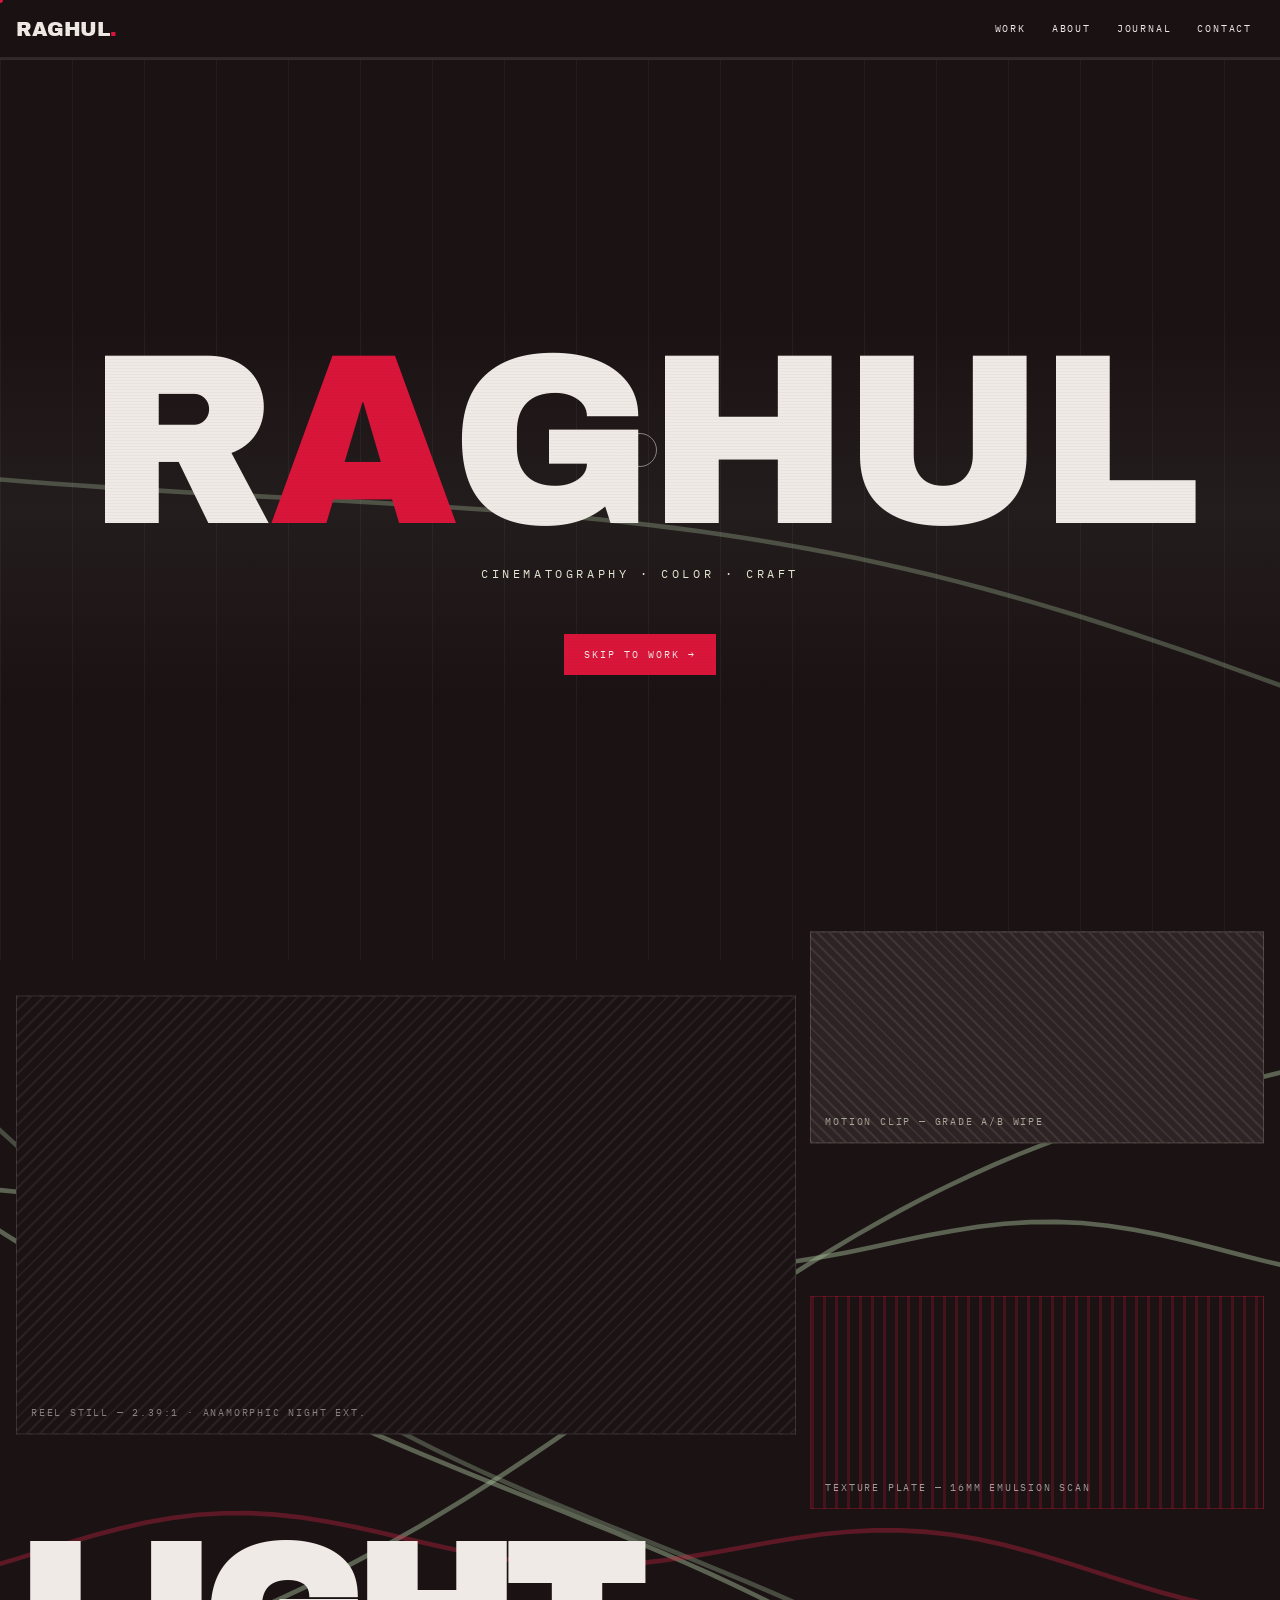
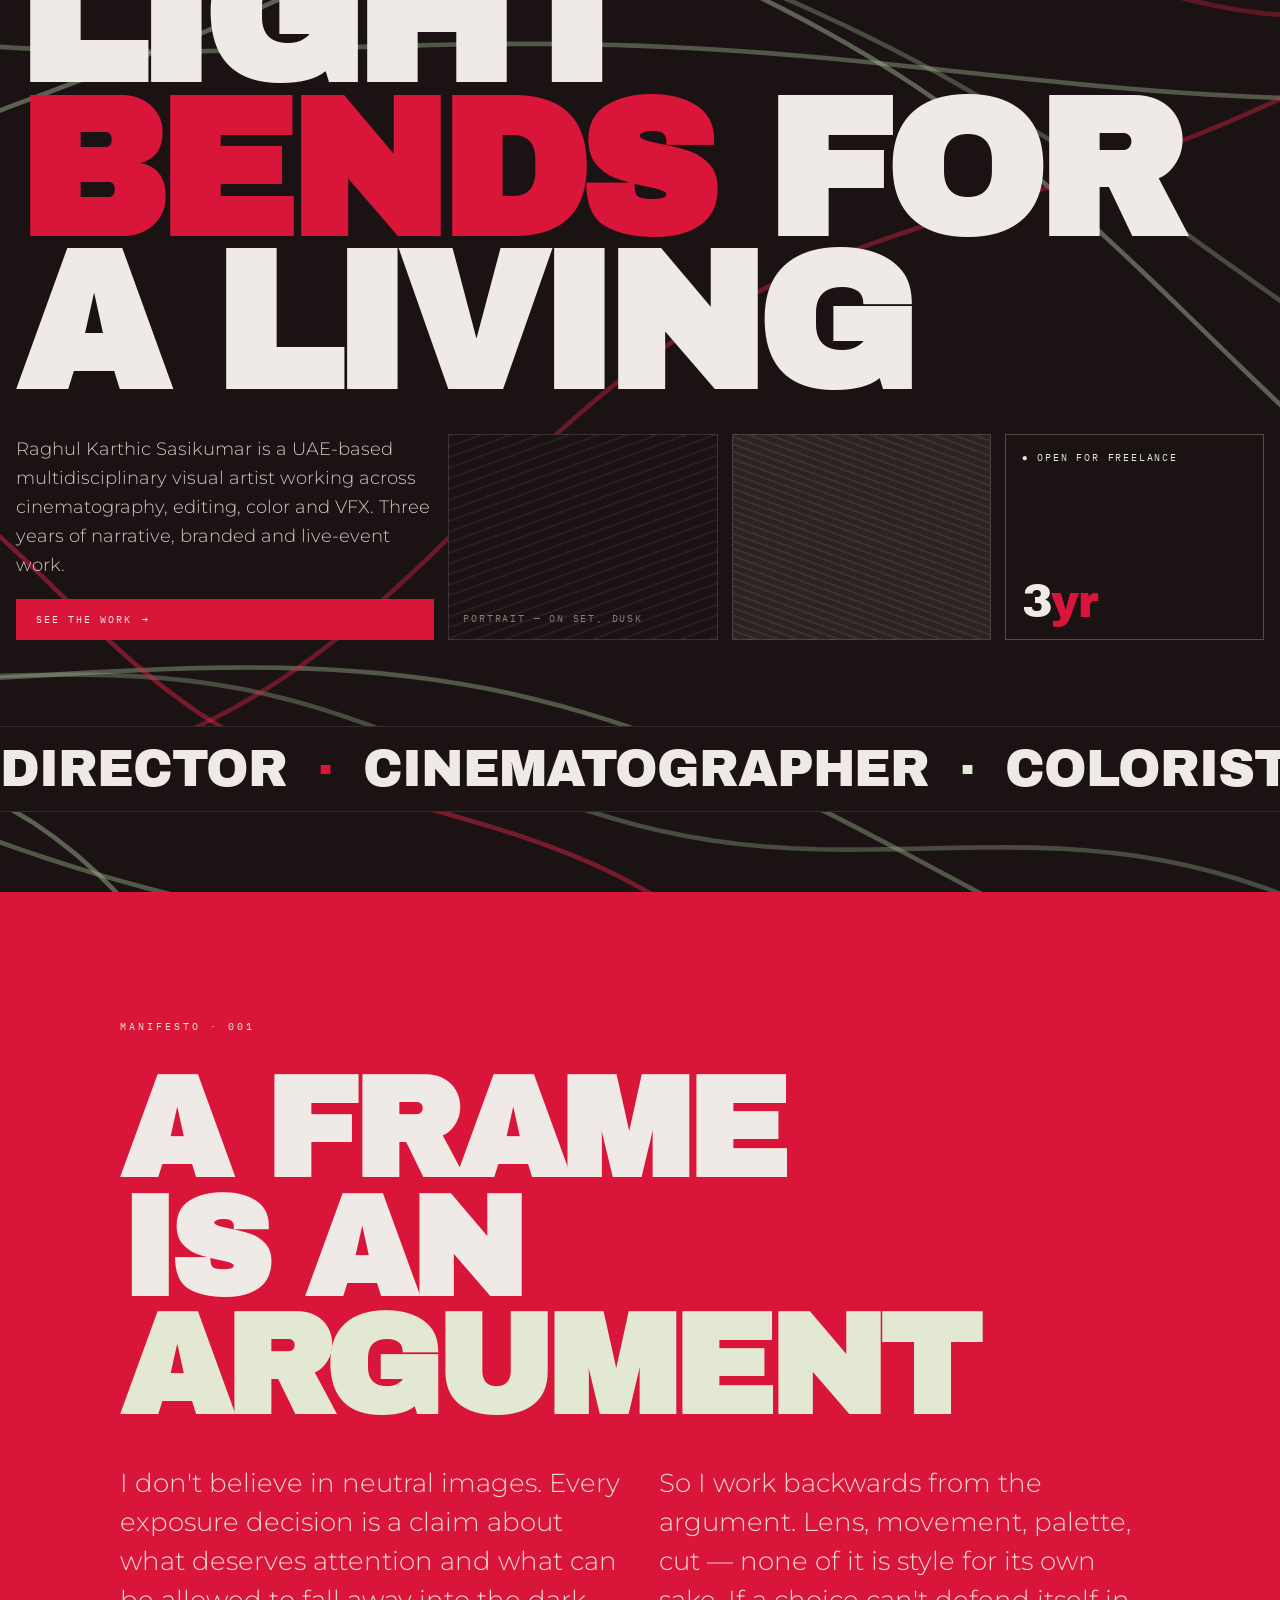
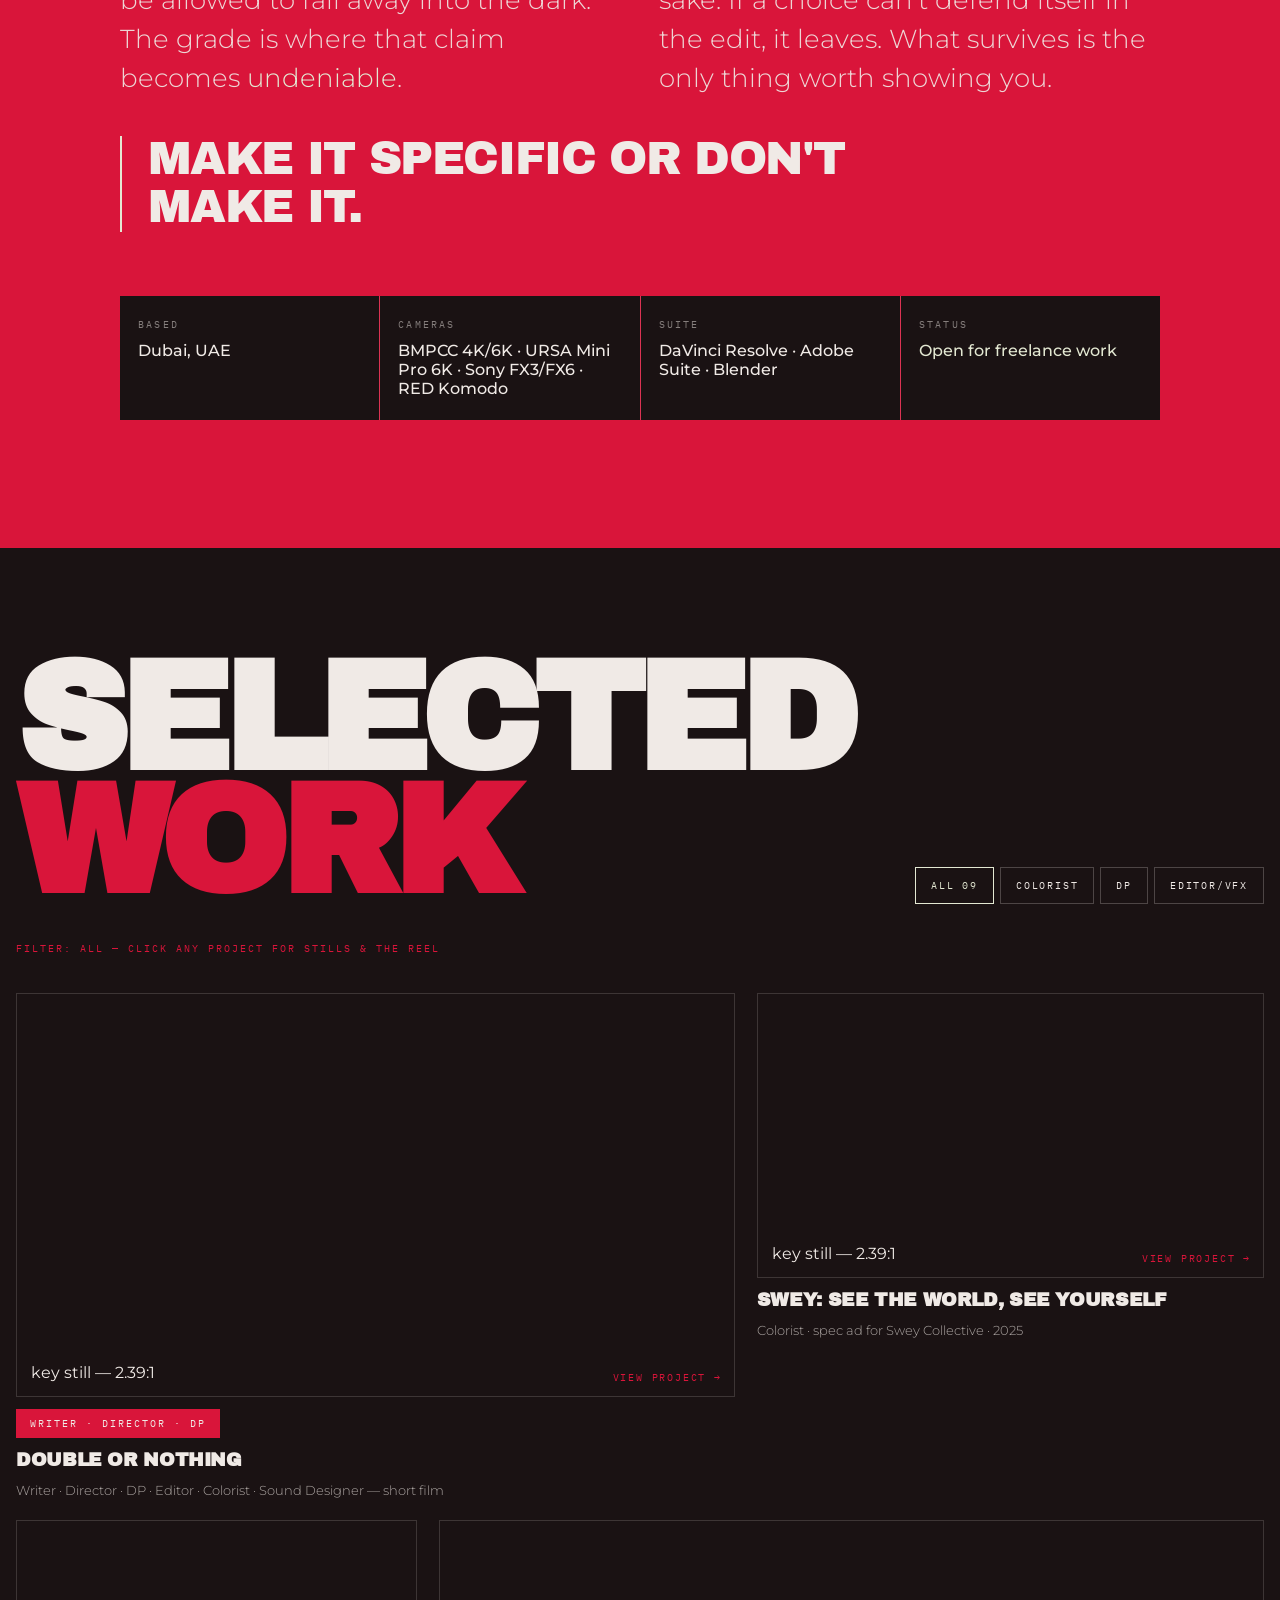
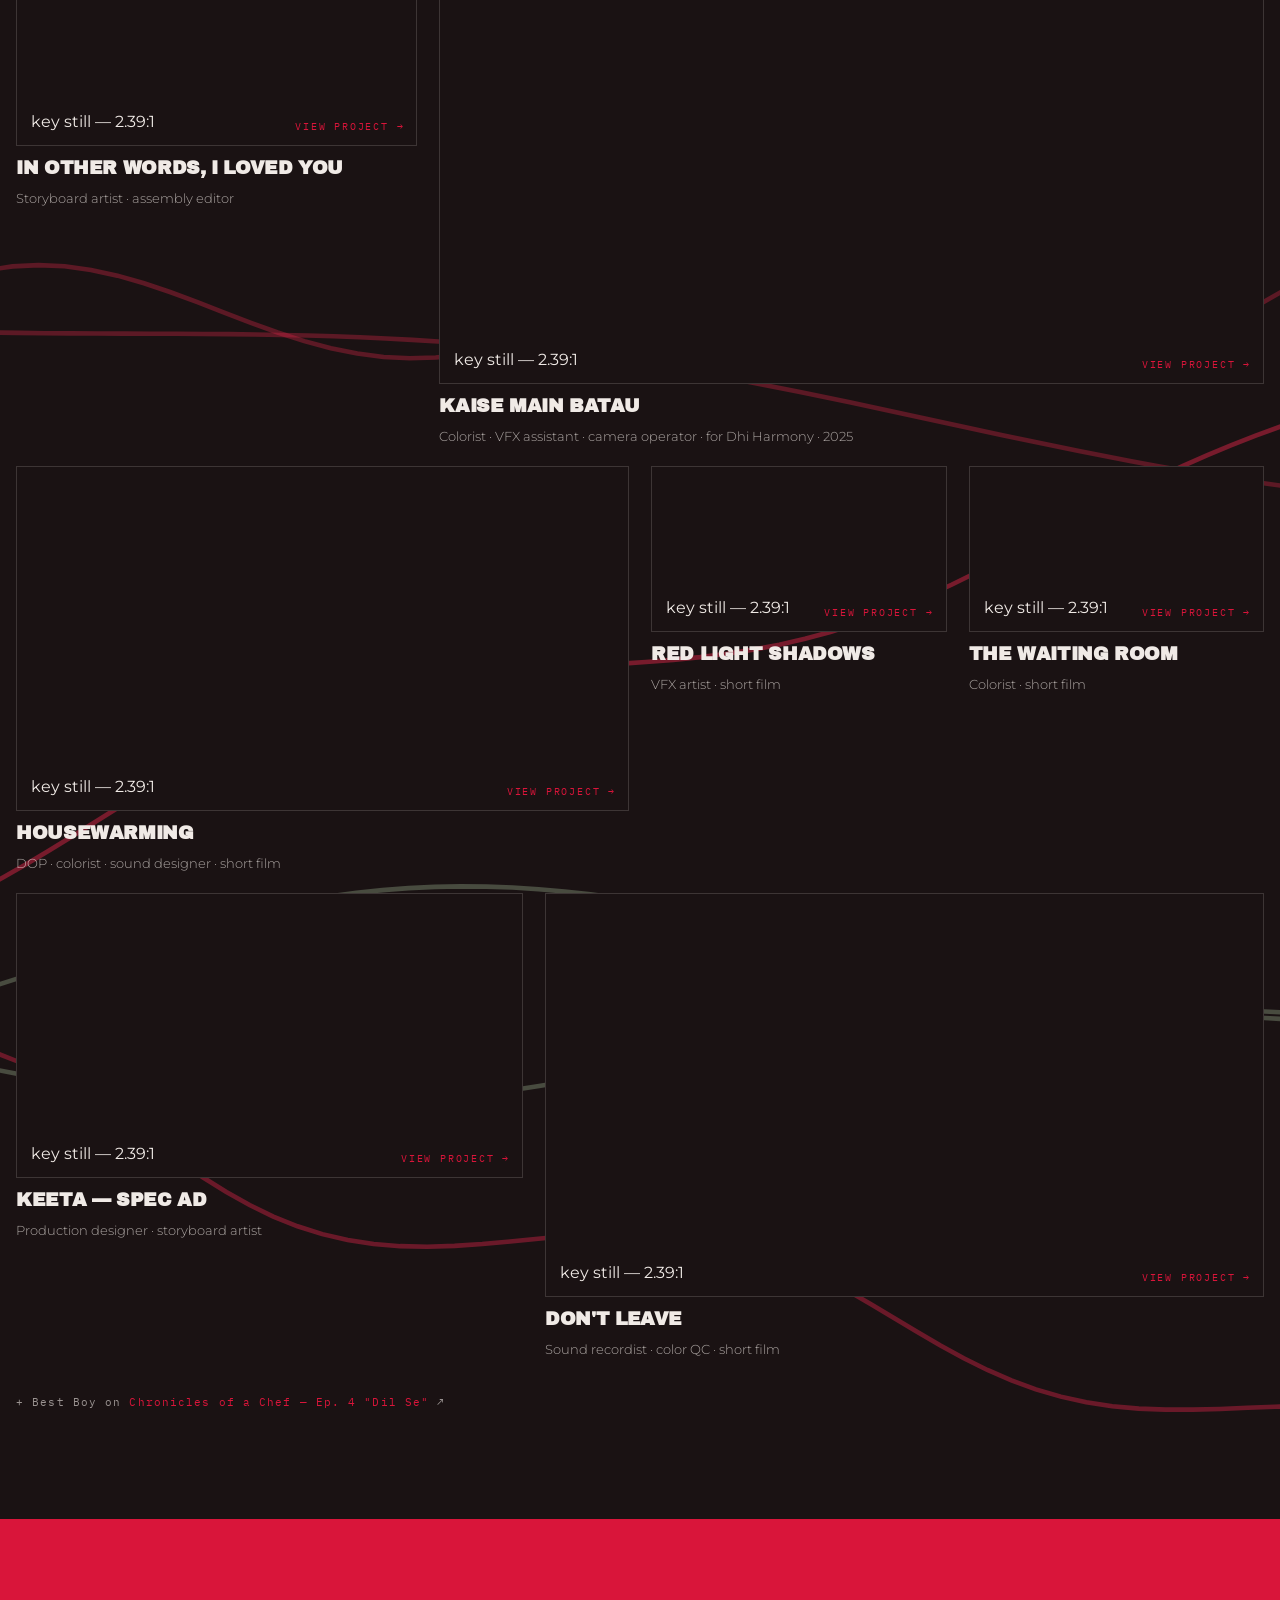
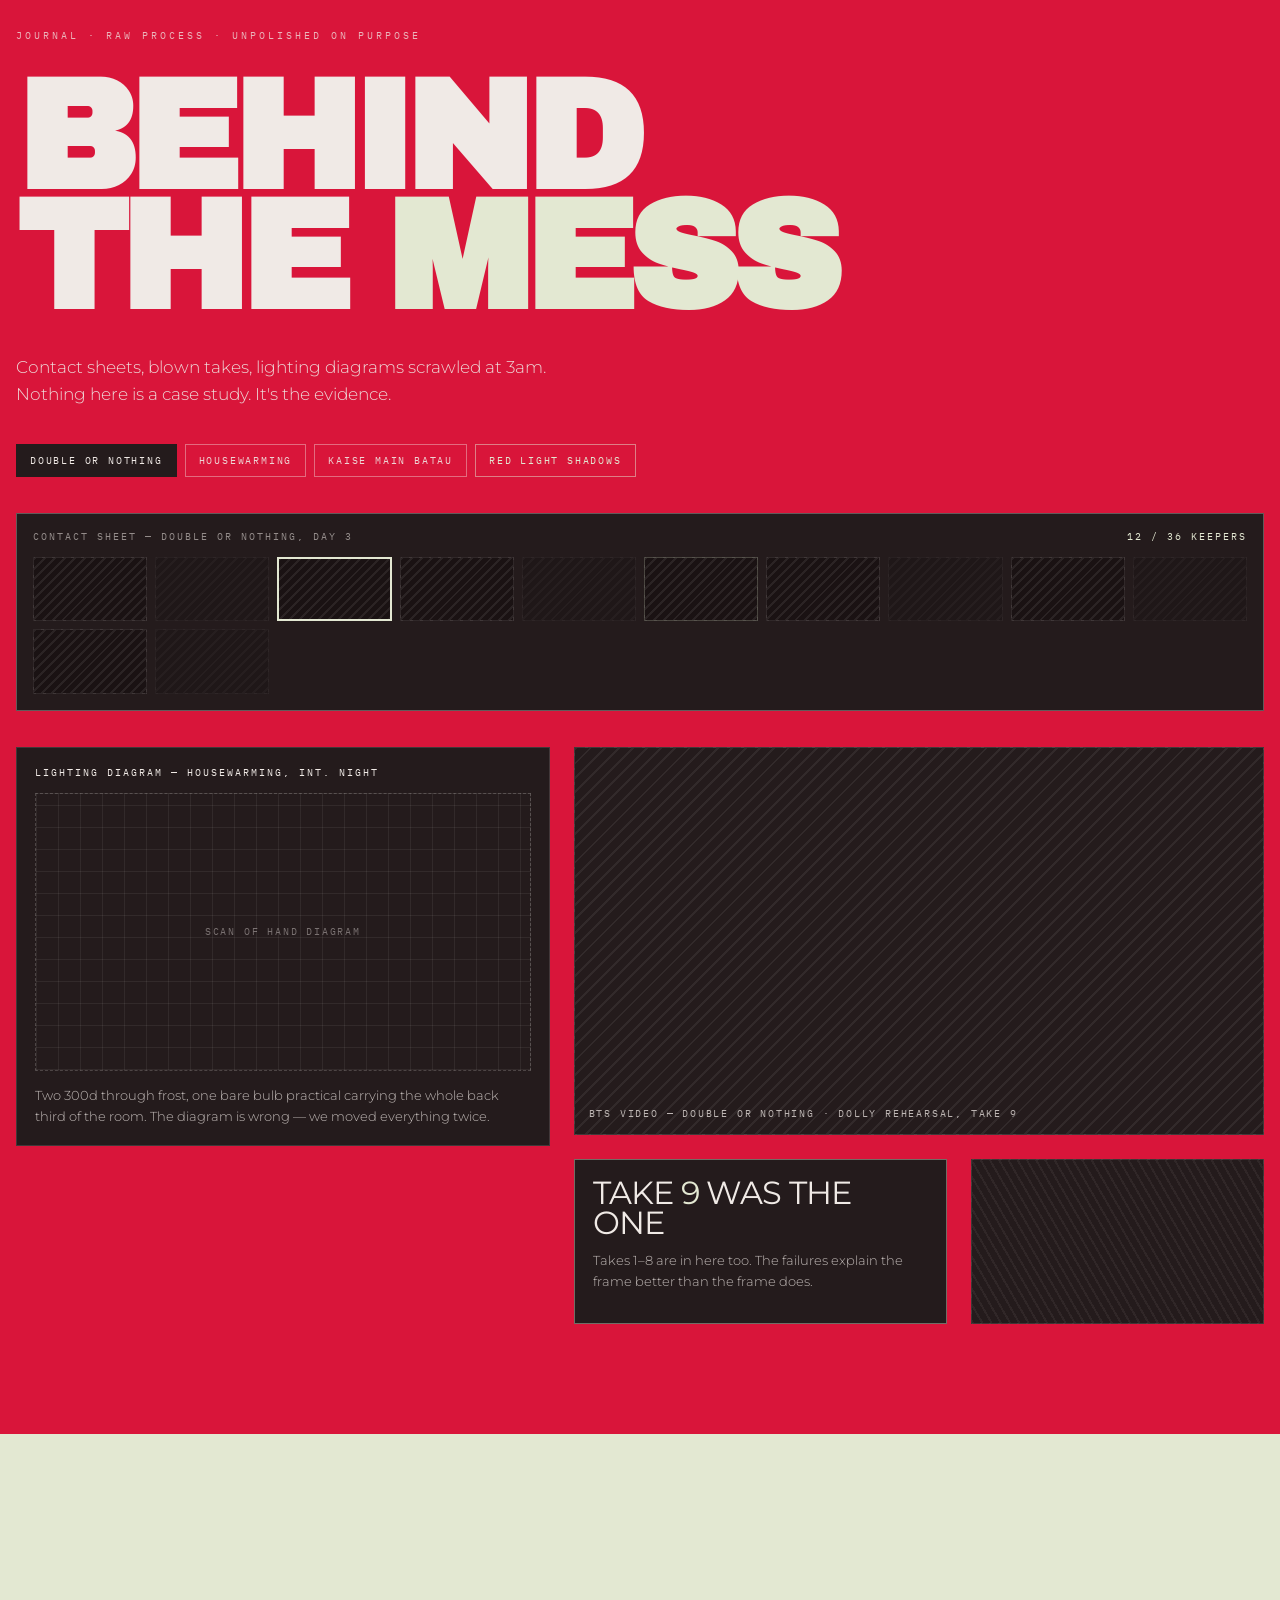
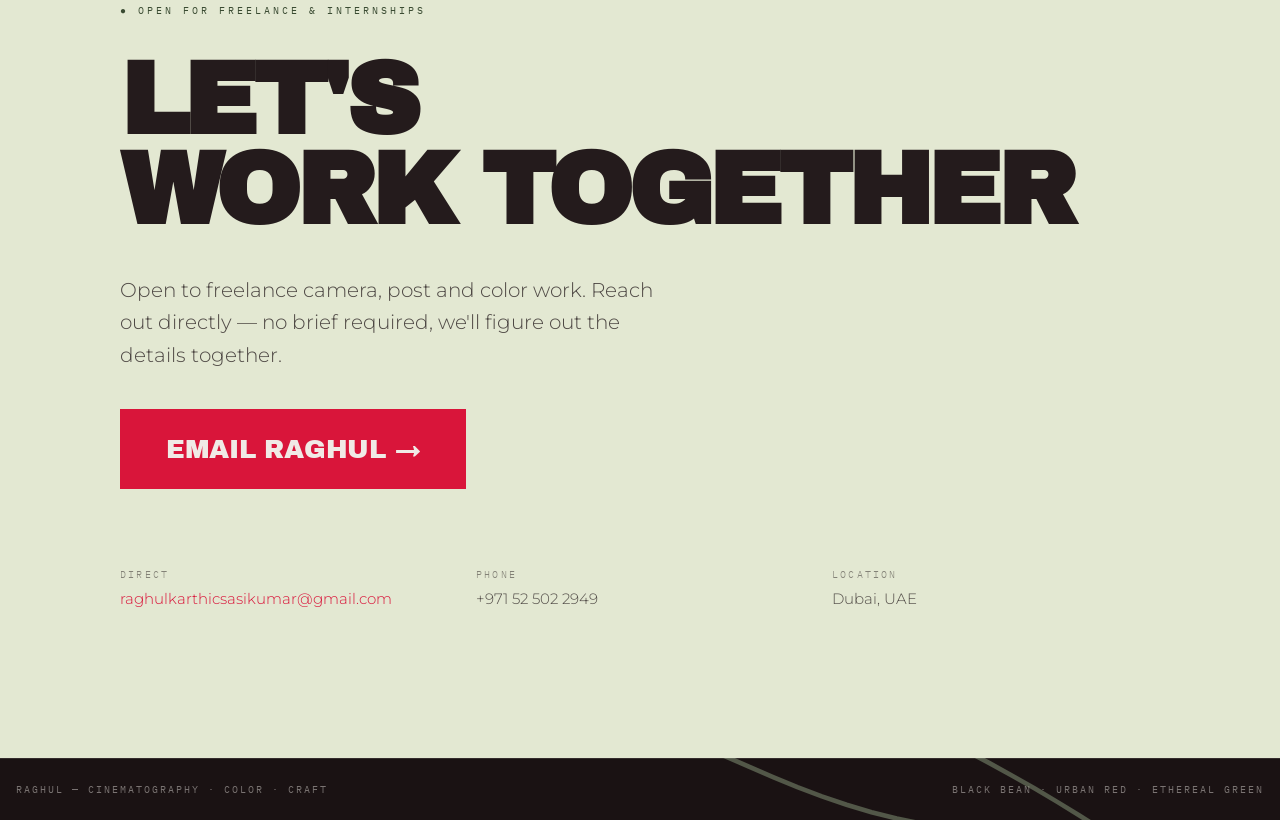
==== commit 416cbd8b: "Randomize wave directions, replace hero scroll animation, unify media to 16:9 - Background waves: th" ====
--- a/index.html
+++ b/index.html
@@ -35,16 +35,14 @@
 <main id="mainView">
 
   <section id="act-intro" class="intro">
-    <div class="intro-sticky">
-      <div class="intro-grid"></div>
-      <div class="intro-scanline"></div>
-      <div class="intro-word" id="introWord">
-        <span data-i="0">R</span><span data-i="1" class="accent">A</span><span data-i="2">G</span><span data-i="3">H</span><span data-i="4">U</span><span data-i="5">L</span>
-      </div>
-      <div class="intro-sub" id="introSub">Cinematography · Color · Craft</div>
-      <div class="intro-cta">
-        <button class="btn btn-solid" data-target="act-hero" data-cursor="magnetic">Skip to work →</button>
-      </div>
+    <div class="intro-grid"></div>
+    <div class="intro-scanline"></div>
+    <div class="intro-word" id="introWord">
+      <span data-i="0">R</span><span data-i="1" class="accent">A</span><span data-i="2">G</span><span data-i="3">H</span><span data-i="4">U</span><span data-i="5">L</span>
+    </div>
+    <div class="intro-sub" id="introSub">Cinematography · Color · Craft</div>
+    <div class="intro-cta">
+      <button class="btn btn-solid" data-target="act-hero" data-cursor="magnetic">Skip to work →</button>
     </div>
   </section>
 
--- a/style.css
+++ b/style.css
@@ -32,7 +32,7 @@
 .cursor-ring.hover { width: 56px; height: 56px; border-color: var(--red); background: rgba(217,21,58,.12); }
 
 .bg-fixed { position: fixed; inset: 0; z-index: -2; background: var(--bg); }
-#bg-waves { position: absolute; top: 0; left: 0; width: 100%; z-index: 0; pointer-events: none; opacity: .9; mix-blend-mode: screen; }
+#bg-waves { position: absolute; top: 0; left: 0; width: 100%; z-index: 0; pointer-events: none; opacity: 1; mix-blend-mode: screen; }
 .grain { position: fixed; inset: 0; z-index: 400; pointer-events: none; background-image: repeating-linear-gradient(0deg, rgba(0,0,0,.07) 0 1px, transparent 1px 3px); mix-blend-mode: multiply; opacity: .35; }
 
 @keyframes creep { from { transform: translateX(0); } to { transform: translateX(-50%); } }
@@ -56,14 +56,21 @@
 .progress-fill { height: 2px; background: var(--red); width: 0%; }
 
 /* intro */
-.intro { position: relative; height: 240vh; }
-.intro-sticky { position: sticky; top: 0; height: 100vh; overflow: hidden; display: flex; flex-direction: column; align-items: center; justify-content: center; gap: clamp(14px, 3vh, 30px); padding: 16px; }
+.intro { position: relative; min-height: 100vh; overflow: hidden; display: flex; flex-direction: column; align-items: center; justify-content: center; gap: clamp(14px, 3vh, 30px); padding: 16px; }
 .intro-grid { position: absolute; inset: 0; background-image: repeating-linear-gradient(90deg, rgba(240,234,230,.05) 0 1px, transparent 1px 72px); pointer-events: none; }
 .intro-scanline { position: absolute; left: 0; right: 0; height: 45%; background: linear-gradient(180deg, transparent, rgba(227,232,210,.05), transparent); animation: scanline 5s linear infinite; pointer-events: none; }
-.intro-word { display: flex; justify-content: center; align-items: center; line-height: .8; font-family: 'Archivo Black', sans-serif; font-size: clamp(44px, 15vw, 190px); letter-spacing: -.03em; will-change: transform; }
-.intro-word span { display: inline-block; will-change: transform; transition: transform .05s linear; }
-.intro-sub { font-family: 'IBM Plex Mono', monospace; font-size: clamp(9px, 1.5vw, 12px); letter-spacing: .3em; text-transform: uppercase; color: var(--mint); text-align: center; transition: opacity .1s linear; }
-.intro-cta { display: flex; gap: 10px; flex-wrap: wrap; justify-content: center; margin-top: clamp(10px, 3vh, 26px); }
+.intro-word { display: flex; justify-content: center; align-items: center; line-height: .8; font-family: 'Archivo Black', sans-serif; font-size: clamp(56px, 19vw, 260px); letter-spacing: -.03em; }
+.intro-word span { display: inline-block; opacity: 0; transform: translateY(0.4em); animation: introLetterIn .7s cubic-bezier(.16,1,.3,1) forwards; animation-delay: calc(var(--i) * 0.06s); }
+.intro-word span:nth-child(1) { --i: 0; }
+.intro-word span:nth-child(2) { --i: 1; }
+.intro-word span:nth-child(3) { --i: 2; }
+.intro-word span:nth-child(4) { --i: 3; }
+.intro-word span:nth-child(5) { --i: 4; }
+.intro-word span:nth-child(6) { --i: 5; }
+@keyframes introLetterIn { to { opacity: 1; transform: translateY(0); } }
+.intro-sub { font-family: 'IBM Plex Mono', monospace; font-size: clamp(9px, 1.5vw, 12px); letter-spacing: .3em; text-transform: uppercase; color: var(--mint); text-align: center; opacity: 0; animation: introFadeIn .8s ease forwards; animation-delay: .55s; }
+.intro-cta { display: flex; gap: 10px; flex-wrap: wrap; justify-content: center; margin-top: clamp(10px, 3vh, 26px); opacity: 0; animation: introFadeIn .8s ease forwards; animation-delay: .75s; }
+@keyframes introFadeIn { to { opacity: 1; } }
 
 .btn { font-family: 'IBM Plex Mono', monospace; font-size: 10px; letter-spacing: .2em; text-transform: uppercase; border: none; padding: 14px 20px; cursor: pointer; display: inline-flex; align-items: center; gap: 10px; transition: background .2s ease, color .2s ease; }
 .btn-solid { background: var(--red); color: var(--ink); }
@@ -83,17 +90,17 @@
 .plate span { font-family: 'IBM Plex Mono', monospace; font-size: 10px; letter-spacing: .18em; text-transform: uppercase; color: rgba(240,234,230,.5); }
 .plate-a { flex: 3 1 min(100%, 520px); aspect-ratio: 16/9; background-image: repeating-linear-gradient(135deg, rgba(240,234,230,.07) 0 2px, transparent 2px 9px); }
 .collage-col { flex: 2 1 min(100%, 280px); display: flex; flex-direction: column; gap: 14px; }
-.plate-b { flex: 1 1 140px; min-height: 130px; background: var(--plate); background-image: repeating-linear-gradient(45deg, rgba(227,232,210,.09) 0 2px, transparent 2px 8px); border-color: rgba(227,232,210,.18); }
+.plate-b { flex: 1 1 140px; aspect-ratio: 16/9; background: var(--plate); background-image: repeating-linear-gradient(45deg, rgba(227,232,210,.09) 0 2px, transparent 2px 8px); border-color: rgba(227,232,210,.18); }
 .plate-b span { color: rgba(227,232,210,.66); }
-.plate-c { flex: 1 1 140px; min-height: 130px; background-image: repeating-linear-gradient(90deg, rgba(217,21,58,.22) 0 3px, transparent 3px 12px); border-color: rgba(217,21,58,.3); }
+.plate-c { flex: 1 1 140px; aspect-ratio: 16/9; background-image: repeating-linear-gradient(90deg, rgba(217,21,58,.22) 0 3px, transparent 3px 12px); border-color: rgba(217,21,58,.3); }
 .plate-c span { color: rgba(240,234,230,.62); }
-.hero-title { font-size: clamp(42px, 12vw, 176px); line-height: .82; letter-spacing: -.045em; text-transform: uppercase; text-wrap: balance; margin-bottom: clamp(18px, 2.6vw, 32px); }
+.hero-title { font-size: clamp(50px, 15vw, 220px); line-height: .8; letter-spacing: -.045em; text-transform: uppercase; text-wrap: balance; margin-bottom: clamp(18px, 2.6vw, 32px); }
 .hero-row { display: flex; flex-wrap: wrap; gap: 14px; align-items: stretch; }
 .hero-copy { flex: 2 1 min(100%, 300px); display: flex; flex-direction: column; gap: 20px; justify-content: flex-end; }
 .hero-copy p { font-size: clamp(15px, 1.4vw, 18px); line-height: 1.62; font-weight: 300; color: rgba(240,234,230,.85); }
-.plate-d { flex: 1 1 min(100%, 210px); min-height: 200px; background-image: repeating-linear-gradient(160deg, rgba(240,234,230,.06) 0 2px, transparent 2px 10px); }
-.plate-e { flex: 1 1 min(100%, 200px); min-height: 200px; background: var(--plate); background-image: repeating-linear-gradient(20deg, rgba(240,234,230,.07) 0 2px, transparent 2px 7px); }
-.stat-card { flex: 1 1 min(100%, 200px); min-height: 200px; border: 1px solid rgba(227,232,210,.28); padding: 16px; display: flex; flex-direction: column; justify-content: space-between; gap: 14px; }
+.plate-d { flex: 1 1 min(100%, 210px); aspect-ratio: 16/9; background-image: repeating-linear-gradient(160deg, rgba(240,234,230,.06) 0 2px, transparent 2px 10px); }
+.plate-e { flex: 1 1 min(100%, 200px); aspect-ratio: 16/9; background: var(--plate); background-image: repeating-linear-gradient(20deg, rgba(240,234,230,.07) 0 2px, transparent 2px 7px); }
+.stat-card { flex: 1 1 min(100%, 200px); aspect-ratio: 16/9; border: 1px solid rgba(227,232,210,.28); padding: 16px; display: flex; flex-direction: column; justify-content: space-between; gap: 14px; }
 .pulse-dot { font-family: 'IBM Plex Mono', monospace; font-size: 10px; letter-spacing: .18em; text-transform: uppercase; color: var(--mint); animation: breathe 3.4s ease-in-out infinite; }
 .stat-num { font-family: 'Archivo Black', sans-serif; font-size: clamp(30px, 4vw, 46px); line-height: .9; letter-spacing: -.03em; }
 
@@ -104,7 +111,7 @@
 .manifesto { position: relative; padding: clamp(64px, 10vw, 130px) 16px; background: var(--red); }
 .manifesto .wrap { display: flex; flex-direction: column; gap: clamp(22px, 3vw, 40px); }
 .eyebrow { font-family: 'IBM Plex Mono', monospace; font-size: 10px; letter-spacing: .3em; text-transform: uppercase; color: var(--mint); display: block; }
-.manifesto h2 { font-size: clamp(38px, 9vw, 128px); line-height: .86; letter-spacing: -.045em; text-transform: uppercase; text-wrap: balance; }
+.manifesto h2 { font-size: clamp(44px, 11vw, 156px); line-height: .84; letter-spacing: -.045em; text-transform: uppercase; text-wrap: balance; }
 .manifesto-grid { display: grid; grid-template-columns: repeat(auto-fit, minmax(min(100%, 280px), 1fr)); gap: clamp(24px, 3vw, 44px); }
 .manifesto-grid p { font-size: clamp(17px, 2vw, 26px); line-height: 1.52; font-weight: 300; color: rgba(240,234,230,.9); }
 .pull-quote { border-left: 2px solid var(--mint); padding-left: clamp(16px, 2vw, 26px); max-width: 760px; animation: floaty 7s ease-in-out infinite; }
@@ -118,7 +125,7 @@
 .work { position: relative; padding: clamp(60px, 9vw, 110px) 16px; }
 .work .wrap { display: flex; flex-direction: column; gap: clamp(22px, 3vw, 38px); }
 .work-head { display: flex; align-items: flex-end; justify-content: space-between; gap: 24px; flex-wrap: wrap; }
-.work-head h2 { font-size: clamp(42px, 10vw, 150px); line-height: .82; letter-spacing: -.05em; text-transform: uppercase; }
+.work-head h2 { font-size: clamp(48px, 12vw, 180px); line-height: .8; letter-spacing: -.05em; text-transform: uppercase; }
 .filters { display: flex; gap: 6px; flex-wrap: wrap; }
 .filter-btn { font-family: 'IBM Plex Mono', monospace; font-size: 10px; letter-spacing: .18em; text-transform: uppercase; padding: 11px 15px; border: 1px solid rgba(240,234,230,.24); cursor: pointer; transition: border-color .2s ease, color .2s ease; }
 .filter-btn:hover, .filter-btn.active { border-color: var(--mint); color: var(--mint); }
@@ -139,7 +146,7 @@
 .journal { position: relative; padding: clamp(60px, 9vw, 110px) 16px; background: var(--red); }
 .journal .wrap { display: flex; flex-direction: column; gap: clamp(22px, 3vw, 36px); }
 .journal .eyebrow { color: rgba(240,234,230,.75); }
-.journal h2 { font-size: clamp(42px, 10vw, 150px); line-height: .8; letter-spacing: -.05em; text-transform: uppercase; }
+.journal h2 { font-size: clamp(48px, 12vw, 180px); line-height: .78; letter-spacing: -.05em; text-transform: uppercase; }
 .journal-intro { max-width: 560px; font-size: clamp(15px, 1.5vw, 17px); line-height: 1.6; font-weight: 300; color: rgba(240,234,230,.9); }
 .tag-row { display: flex; gap: 8px; flex-wrap: wrap; }
 .tag { font-family: 'IBM Plex Mono', monospace; font-size: 10px; letter-spacing: .18em; text-transform: uppercase; padding: 9px 13px; border: 1px solid rgba(240,234,230,.4); color: rgba(240,234,230,.9); }
@@ -148,14 +155,14 @@
 .contact-sheet { border: 1px solid rgba(240,234,230,.3); padding: 16px; background: var(--bg-alt); display: flex; flex-direction: column; gap: 14px; }
 .contact-sheet-head { display: flex; justify-content: space-between; gap: 12px; flex-wrap: wrap; font-family: 'IBM Plex Mono', monospace; font-size: 10px; letter-spacing: .2em; text-transform: uppercase; color: rgba(240,234,230,.55); }
 .contact-grid { display: grid; grid-template-columns: repeat(auto-fill, minmax(min(45%, 108px), 1fr)); gap: 8px; }
-.frame { aspect-ratio: 3/2; background: var(--bg); background-image: repeating-linear-gradient(135deg, rgba(240,234,230,.08) 0 2px, transparent 2px 7px); border: 1px solid rgba(240,234,230,.1); }
+.frame { aspect-ratio: 16/9; background: var(--bg); background-image: repeating-linear-gradient(135deg, rgba(240,234,230,.08) 0 2px, transparent 2px 7px); border: 1px solid rgba(240,234,230,.1); }
 .frame.dim { opacity: .4; }
 .frame.keep { border: 2px solid var(--mint); }
 .frame.tint { border-color: rgba(227,232,210,.24); }
 .journal-row { display: flex; flex-wrap: wrap; gap: clamp(16px, 2vw, 24px); align-items: flex-start; }
 .journal-card { flex: 2 1 min(100%, 300px); border: 1px solid rgba(240,234,230,.14); padding: 18px; background: var(--bg-alt); display: flex; flex-direction: column; gap: 14px; }
 .journal-card-label { font-family: 'IBM Plex Mono', monospace; font-size: 10px; letter-spacing: .2em; text-transform: uppercase; }
-.diagram { aspect-ratio: 4/3; background-image: repeating-linear-gradient(0deg, rgba(240,234,230,.07) 0 1px, transparent 1px 22px), repeating-linear-gradient(90deg, rgba(240,234,230,.07) 0 1px, transparent 1px 22px); border: 1px dashed rgba(240,234,230,.2); display: flex; align-items: center; justify-content: center; padding: 10px; }
+.diagram { aspect-ratio: 16/9; background-image: repeating-linear-gradient(0deg, rgba(240,234,230,.07) 0 1px, transparent 1px 22px), repeating-linear-gradient(90deg, rgba(240,234,230,.07) 0 1px, transparent 1px 22px); border: 1px dashed rgba(240,234,230,.2); display: flex; align-items: center; justify-content: center; padding: 10px; }
 .diagram span { font-family: 'IBM Plex Mono', monospace; font-size: 10px; letter-spacing: .18em; text-transform: uppercase; color: rgba(240,234,230,.42); text-align: center; }
 .journal-card p { font-size: 13px; line-height: 1.6; font-weight: 300; color: rgba(240,234,230,.76); }
 .journal-col { flex: 3 1 min(100%, 340px); display: flex; flex-direction: column; gap: clamp(16px, 2vw, 24px); }
@@ -165,7 +172,7 @@
 .take-card { flex: 1 1 min(100%, 240px); border: 1px solid rgba(227,232,210,.4); padding: 18px; background: var(--bg-alt); display: flex; flex-direction: column; gap: 12px; }
 .take-title { font-size: clamp(20px, 2.6vw, 32px); line-height: .94; text-transform: uppercase; letter-spacing: -.025em; }
 .take-card p { font-size: 13px; line-height: 1.6; font-weight: 300; color: rgba(240,234,230,.76); }
-.frame-block { flex: 1 1 min(100%, 160px); min-height: 150px; background: var(--bg-alt); background-image: repeating-linear-gradient(60deg, rgba(240,234,230,.06) 0 2px, transparent 2px 8px); border: 1px solid rgba(240,234,230,.12); }
+.frame-block { flex: 1 1 min(100%, 160px); aspect-ratio: 16/9; background: var(--bg-alt); background-image: repeating-linear-gradient(60deg, rgba(240,234,230,.06) 0 2px, transparent 2px 8px); border: 1px solid rgba(240,234,230,.12); }
 
 /* contact */
 .contact { position: relative; padding: clamp(90px, 14vw, 170px) 16px clamp(80px, 12vw, 150px); background: var(--mint); }
@@ -210,3 +217,7 @@
   .cursor-dot, .cursor-ring { display: none; }
   html.has-cursor, html.has-cursor * { cursor: auto !important; }
 }
+
+@media (prefers-reduced-motion: reduce) {
+  .intro-word span, .intro-sub, .intro-cta { animation: none; opacity: 1; transform: none; }
+}
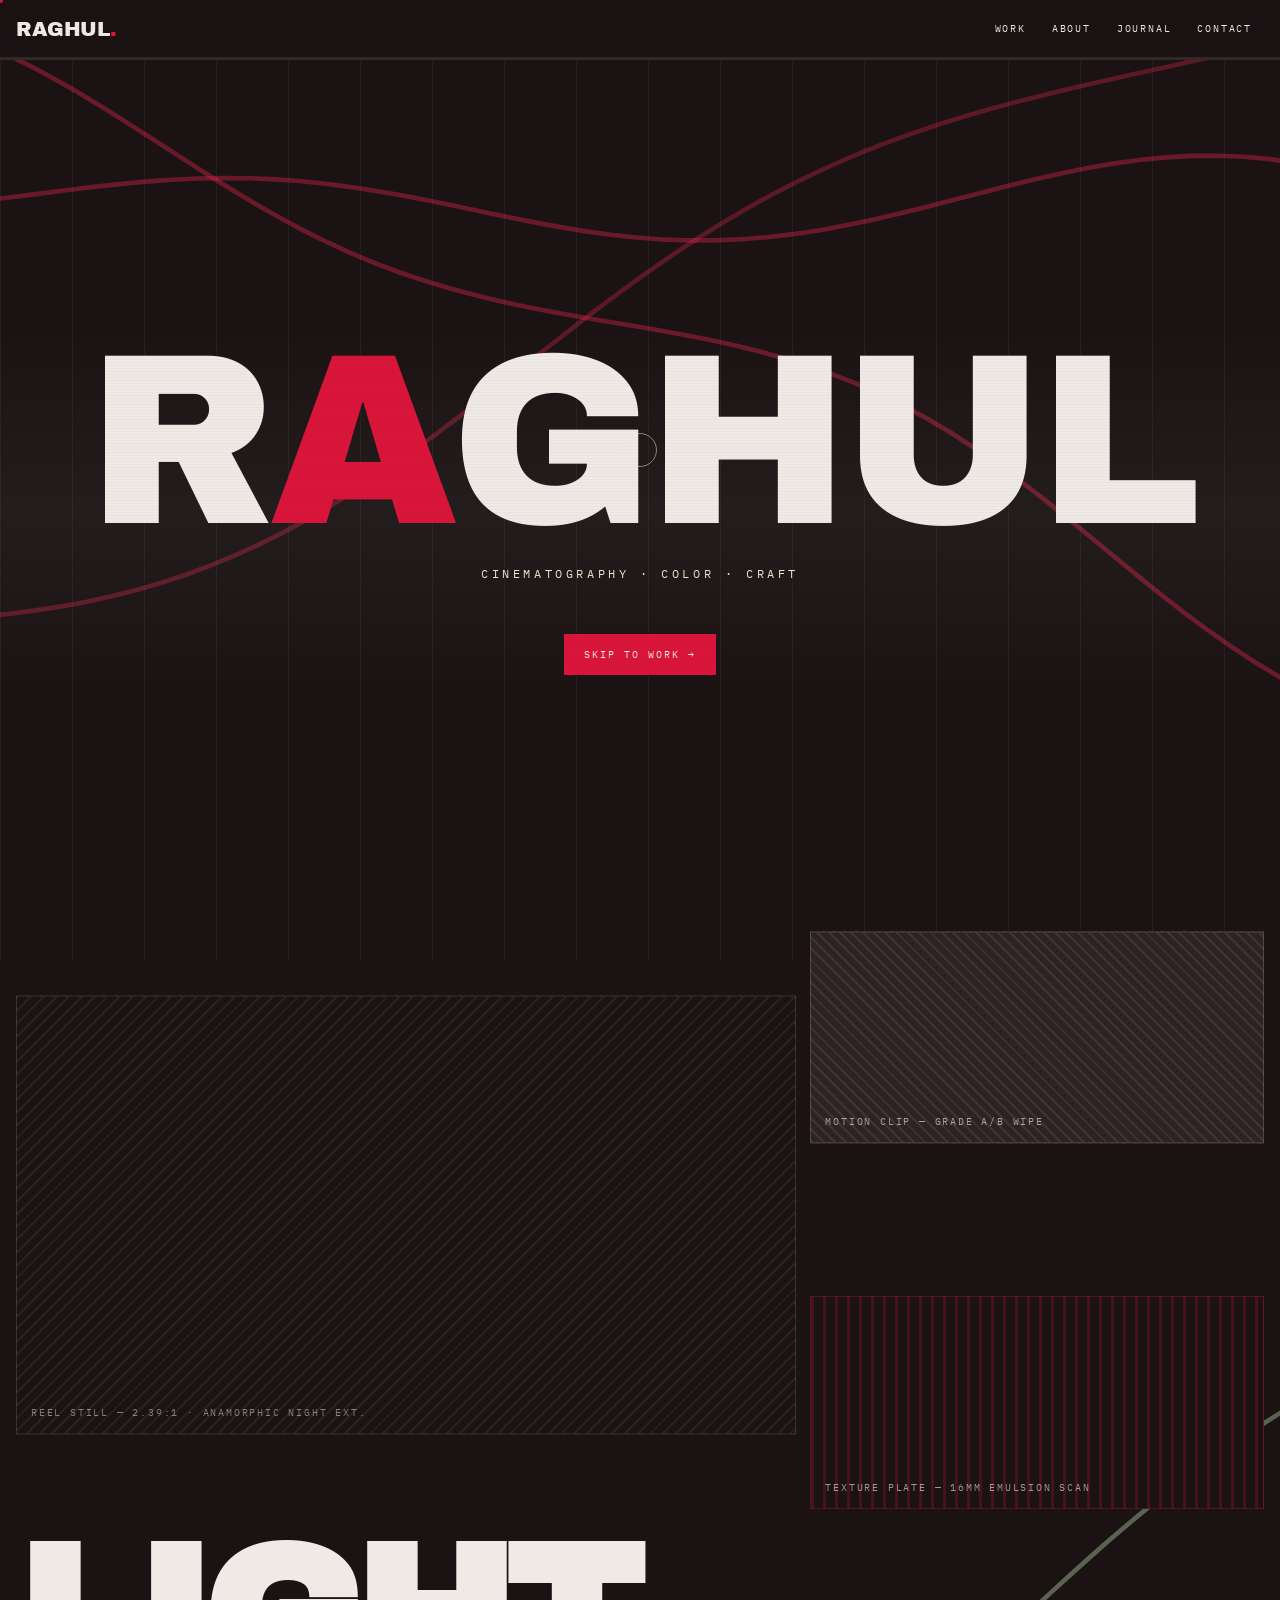
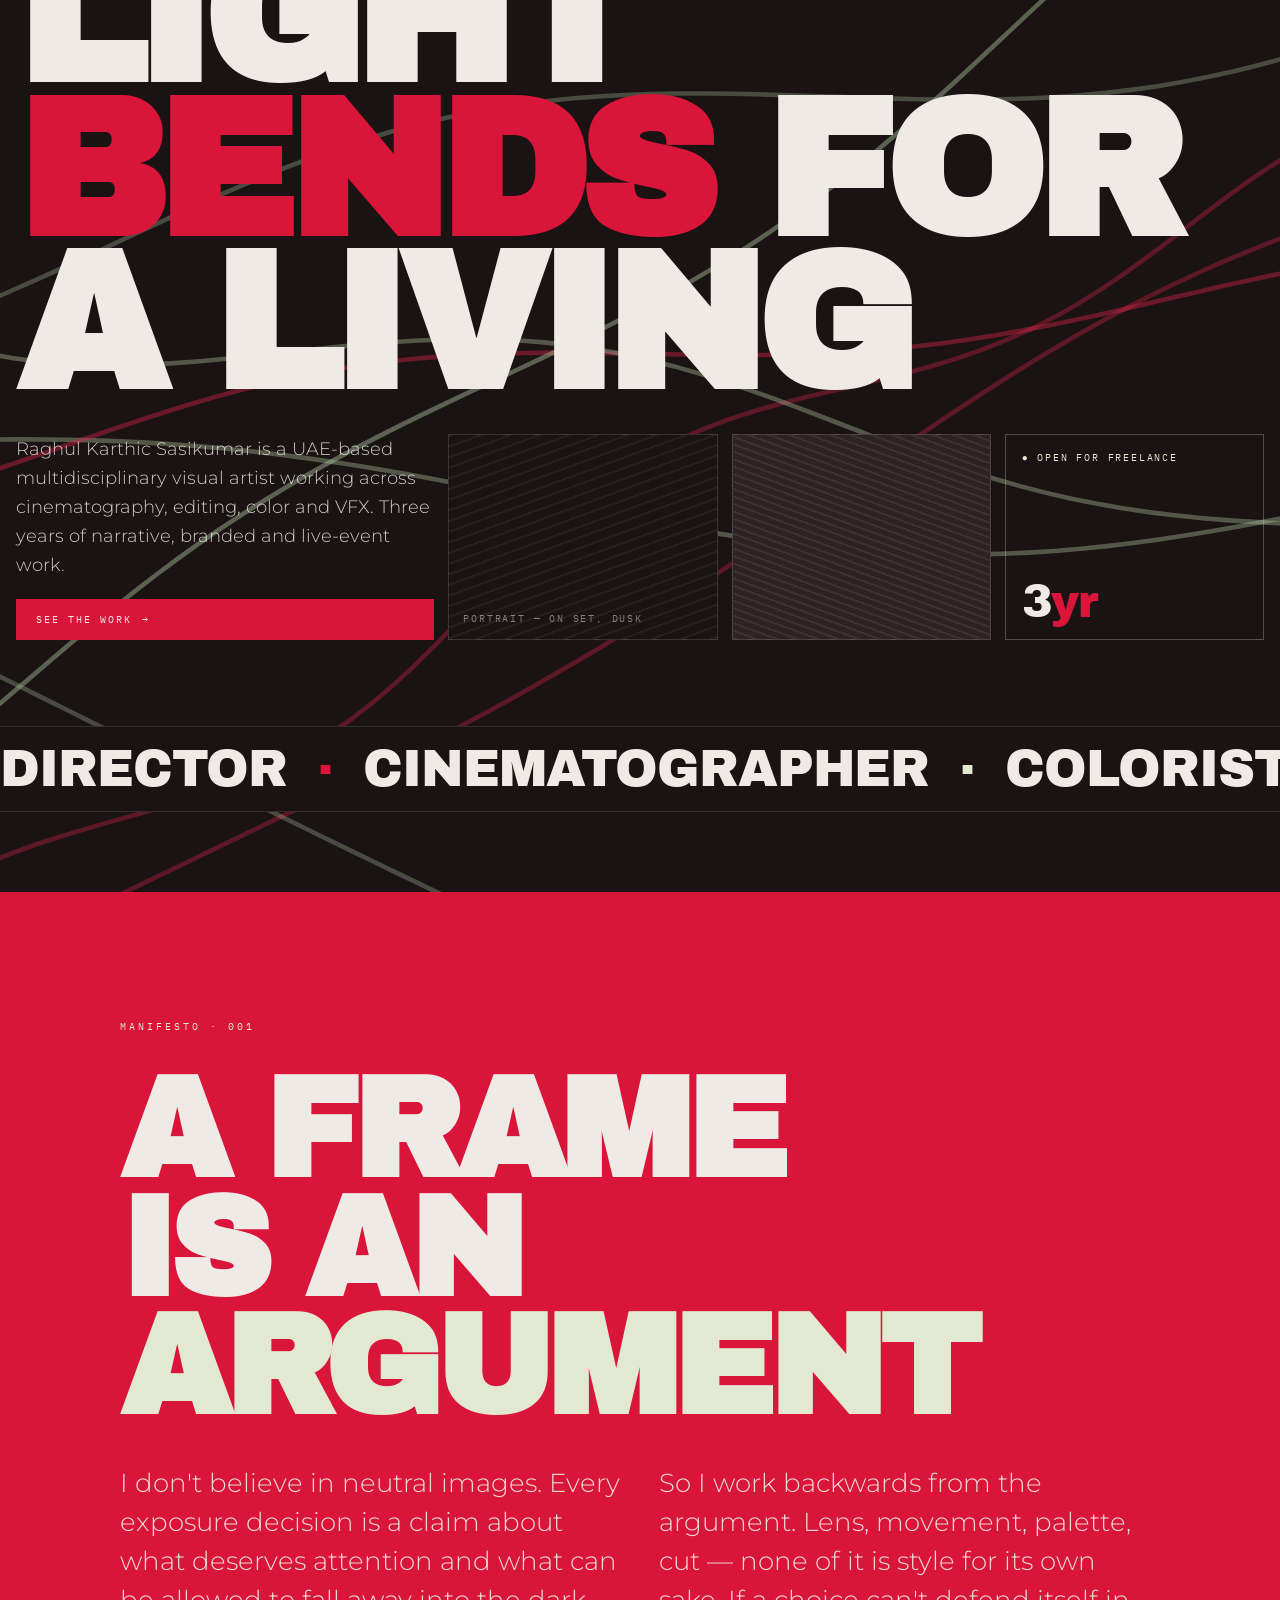
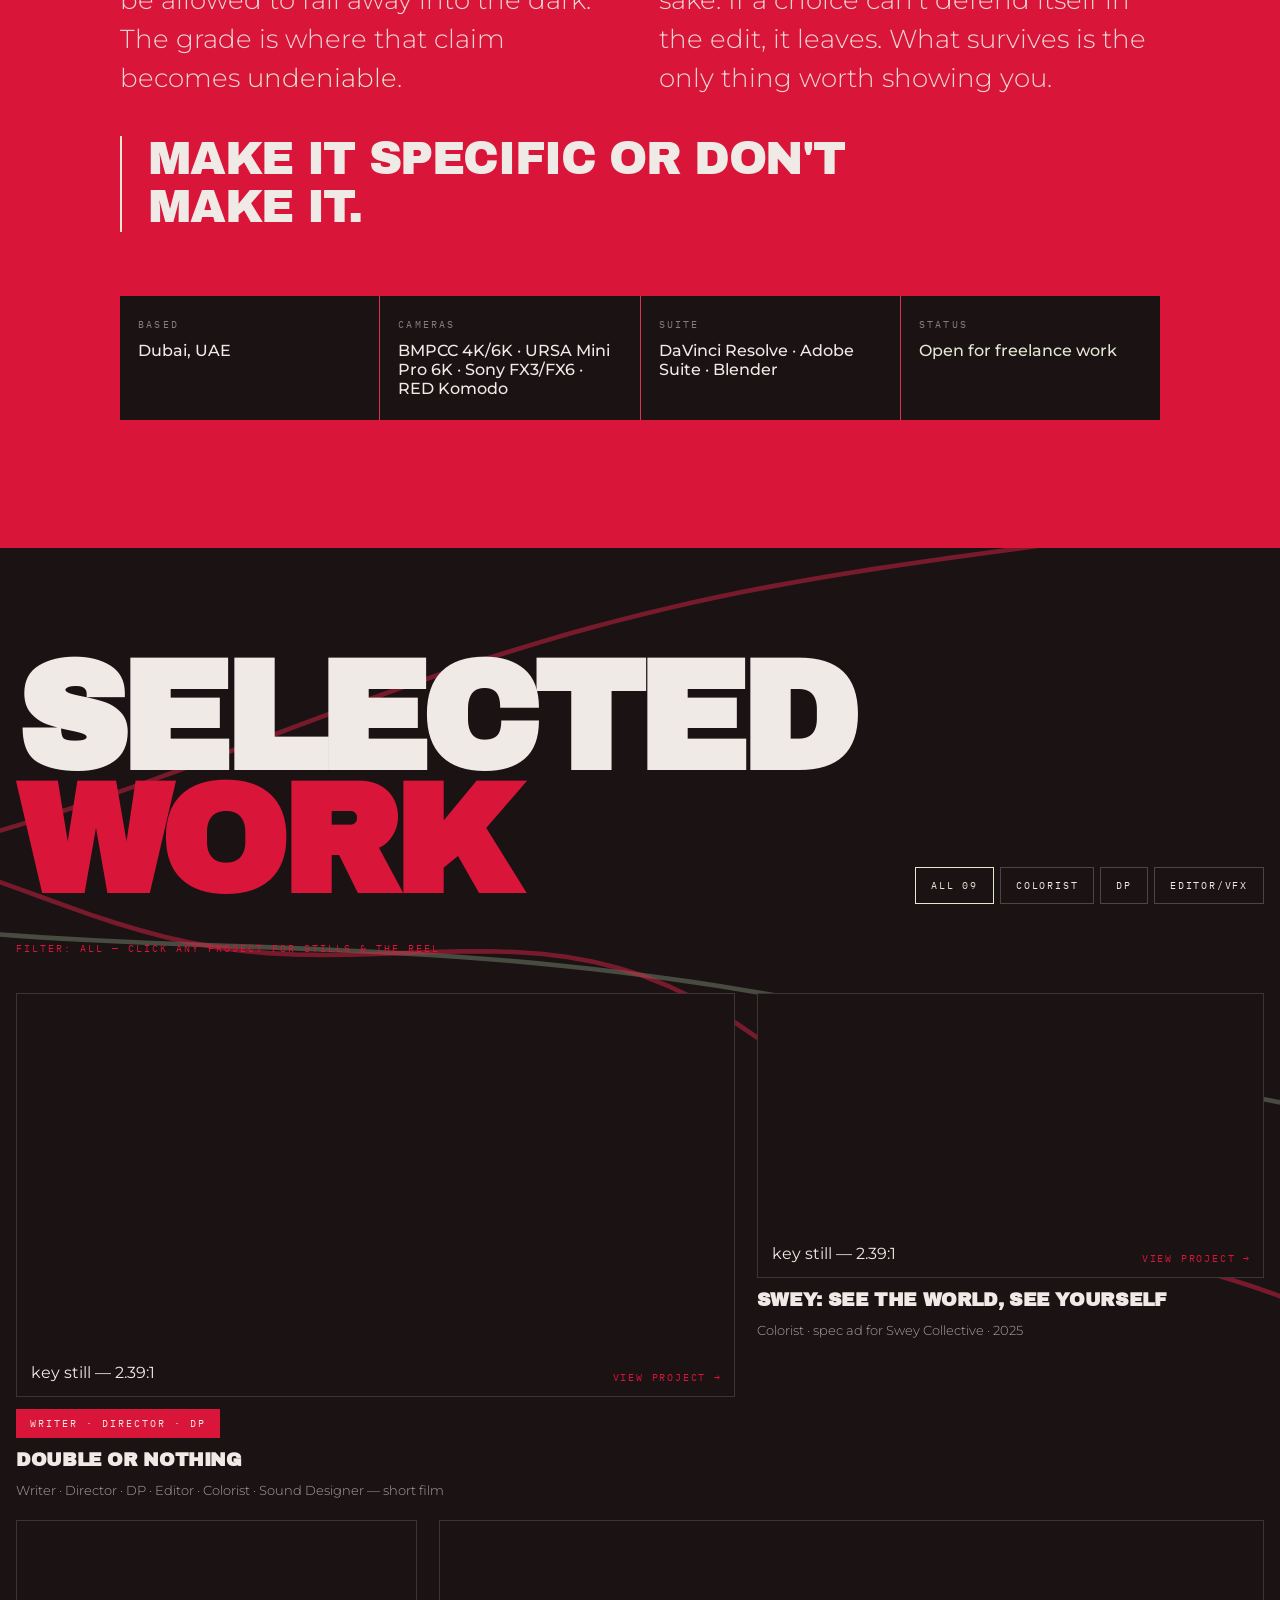
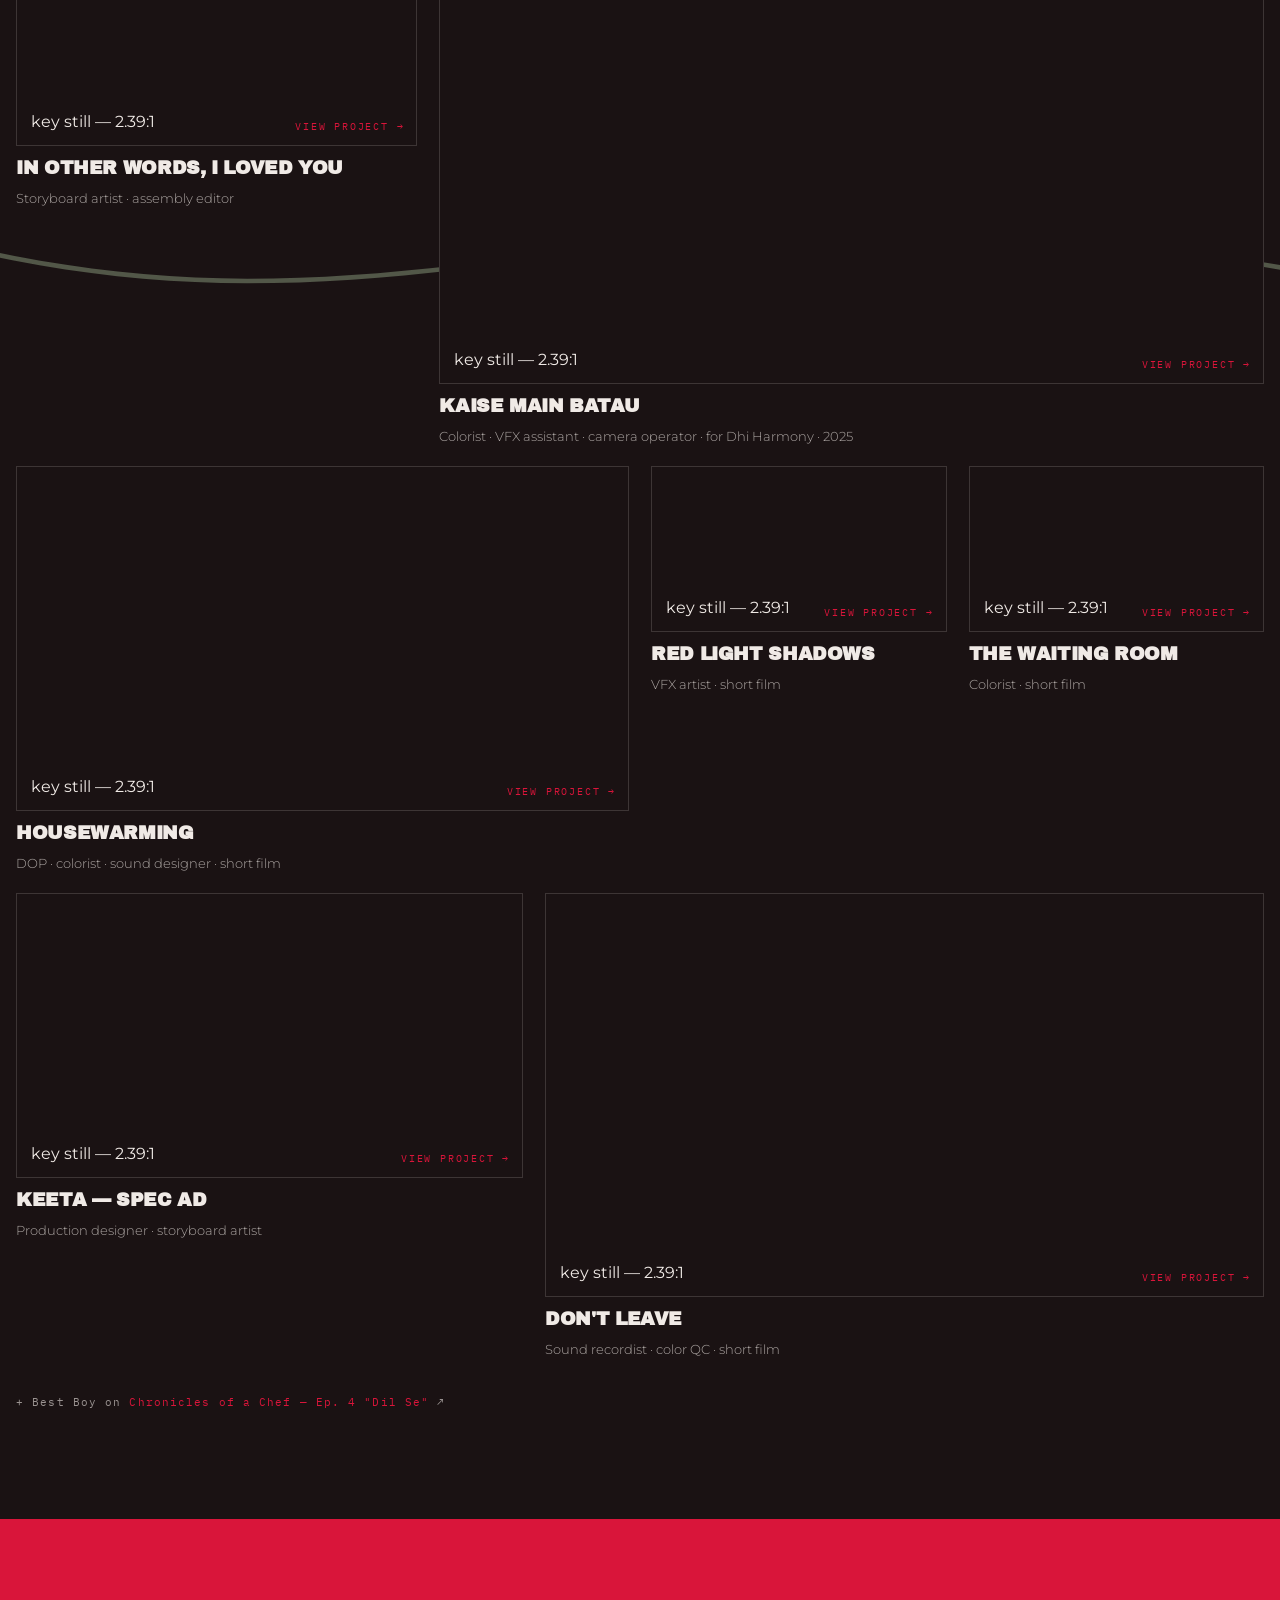
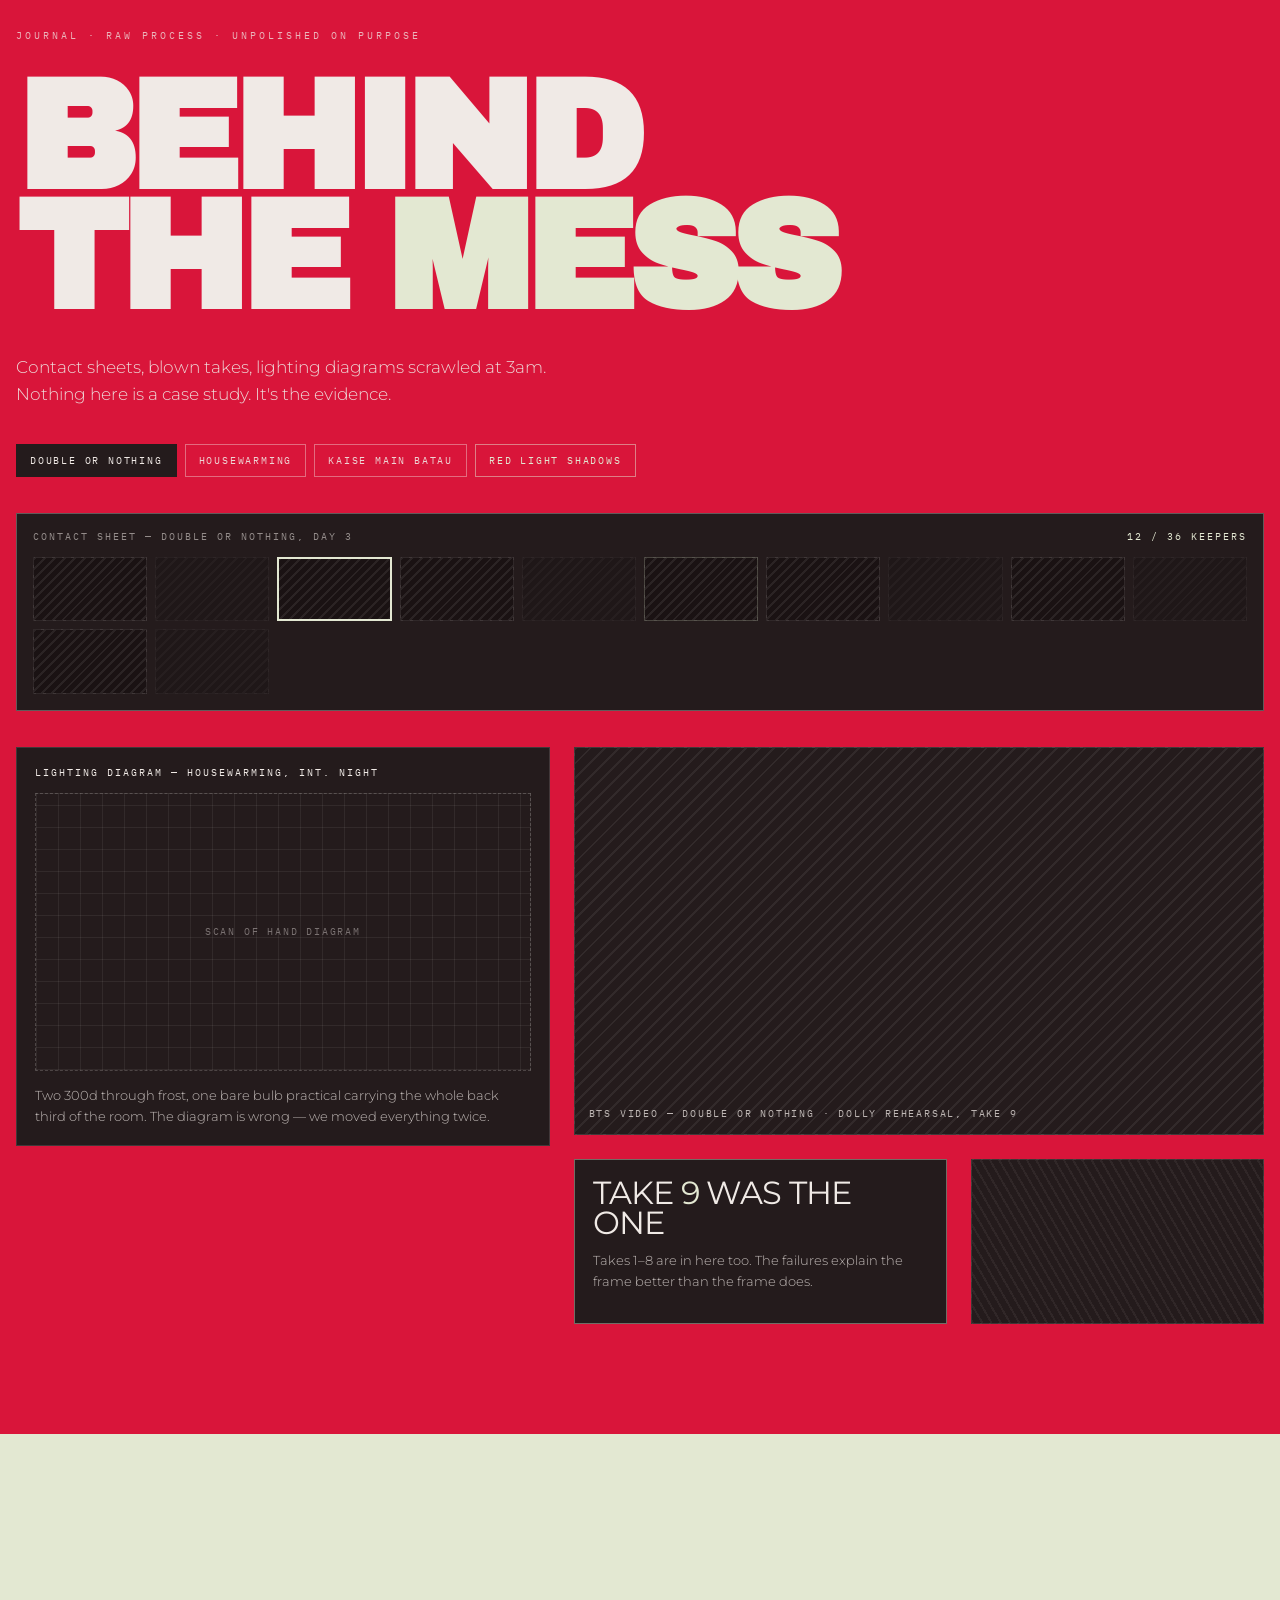
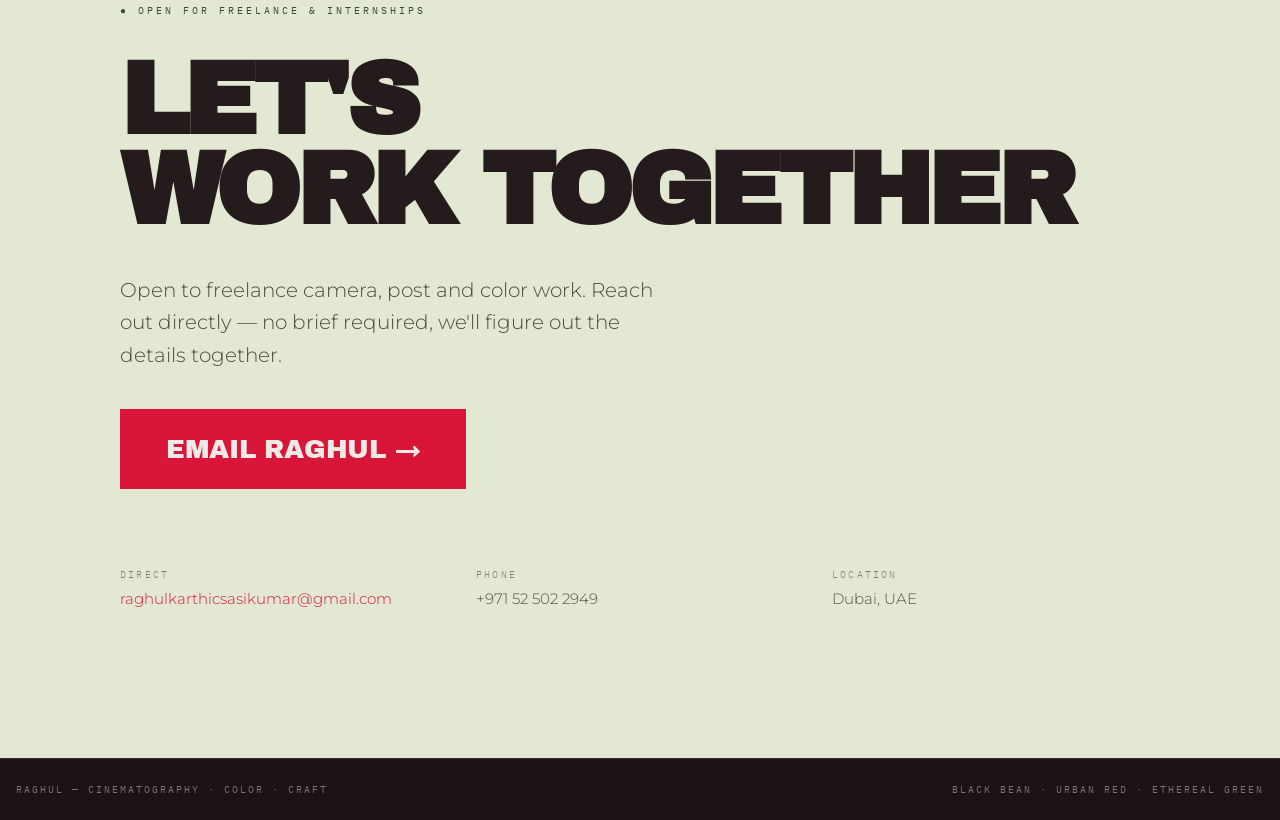
==== commit 8b1288f8: "Wire site media to a Google Drive-backed config Adds media.js: a central config mapping every image/" ====
--- a/index.html
+++ b/index.html
@@ -49,10 +49,10 @@
   <section id="act-hero" class="hero">
     <div class="wrap">
       <div class="hero-collage">
-        <div class="plate plate-a reveal-scale" data-parallax="0.06"><span>reel still — 2.39:1 · anamorphic night ext.</span></div>
+        <div class="plate plate-a reveal-scale" id="heroPlateA" data-parallax="0.06"><span>reel still — 2.39:1 · anamorphic night ext.</span></div>
         <div class="collage-col">
-          <div class="plate plate-b reveal-scale" data-parallax="0.1"><span>motion clip — grade a/b wipe</span></div>
-          <div class="plate plate-c reveal-scale"><span>texture plate — 16mm emulsion scan</span></div>
+          <div class="plate plate-b reveal-scale" id="heroPlateB" data-parallax="0.1"><span>motion clip — grade a/b wipe</span></div>
+          <div class="plate plate-c reveal-scale" id="heroPlateC"><span>texture plate — 16mm emulsion scan</span></div>
         </div>
       </div>
 
@@ -63,8 +63,8 @@
           <p>Raghul Karthic Sasikumar is a UAE-based multidisciplinary visual artist working across cinematography, editing, color and VFX. Three years of narrative, branded and live-event work.</p>
           <div class="btn btn-solid" data-target="act-work" data-cursor="magnetic">See the work <span>→</span></div>
         </div>
-        <div class="plate plate-d reveal-scale"><span>portrait — on set, dusk</span></div>
-        <div class="plate plate-e reveal-scale"></div>
+        <div class="plate plate-d reveal-scale" id="heroPlateD"><span>portrait — on set, dusk</span></div>
+        <div class="plate plate-e reveal-scale" id="heroPlateE"></div>
         <div class="stat-card reveal-scale">
           <span class="pulse-dot">● open for freelance</span>
           <span class="stat-num">3<span class="accent">yr</span></span>
@@ -132,7 +132,7 @@
 
       <div class="contact-sheet">
         <div class="contact-sheet-head"><span>Contact sheet — Double Or Nothing, day 3</span><span class="mint">12 / 36 keepers</span></div>
-        <div class="contact-grid">
+        <div class="contact-grid" id="contactGrid">
           <div class="frame"></div><div class="frame dim"></div><div class="frame keep"></div><div class="frame"></div>
           <div class="frame dim"></div><div class="frame tint"></div><div class="frame"></div><div class="frame dim"></div>
           <div class="frame"></div><div class="frame dim"></div><div class="frame"></div><div class="frame dim"></div>
@@ -142,11 +142,11 @@
       <div class="journal-row">
         <div class="journal-card">
           <div class="journal-card-label">Lighting diagram — Housewarming, int. night</div>
-          <div class="diagram"><span>scan of hand diagram</span></div>
+          <div class="diagram" id="journalDiagram"><span>scan of hand diagram</span></div>
           <p>Two 300d through frost, one bare bulb practical carrying the whole back third of the room. The diagram is wrong — we moved everything twice.</p>
         </div>
         <div class="journal-col">
-          <div class="bts-plate"><span>bts video — Double Or Nothing · dolly rehearsal, take 9</span></div>
+          <div class="bts-plate" id="journalBtsPlate"><span>bts video — Double Or Nothing · dolly rehearsal, take 9</span></div>
           <div class="journal-row-inner">
             <div class="take-card">
               <div class="take-title">Take <span class="mint">9</span> was the one</div>
@@ -205,11 +205,12 @@
       <h3>Chronicles of a Chef — Ep. 4 "Dil Se"</h3>
       <div class="close-btn" id="closeVideoBtn" data-cursor="magnetic">Close ✕</div>
     </div>
-    <div class="video-plate"><div class="play-btn"><div class="play-tri"></div></div></div>
+    <div class="video-plate" id="videoModalStage"><div class="play-btn"><div class="play-tri"></div></div></div>
     <p class="modal-sub">Best boy · episodic</p>
   </div>
 </div>
 
+<script src="media.js"></script>
 <script src="script.js"></script>
 </body>
 </html>
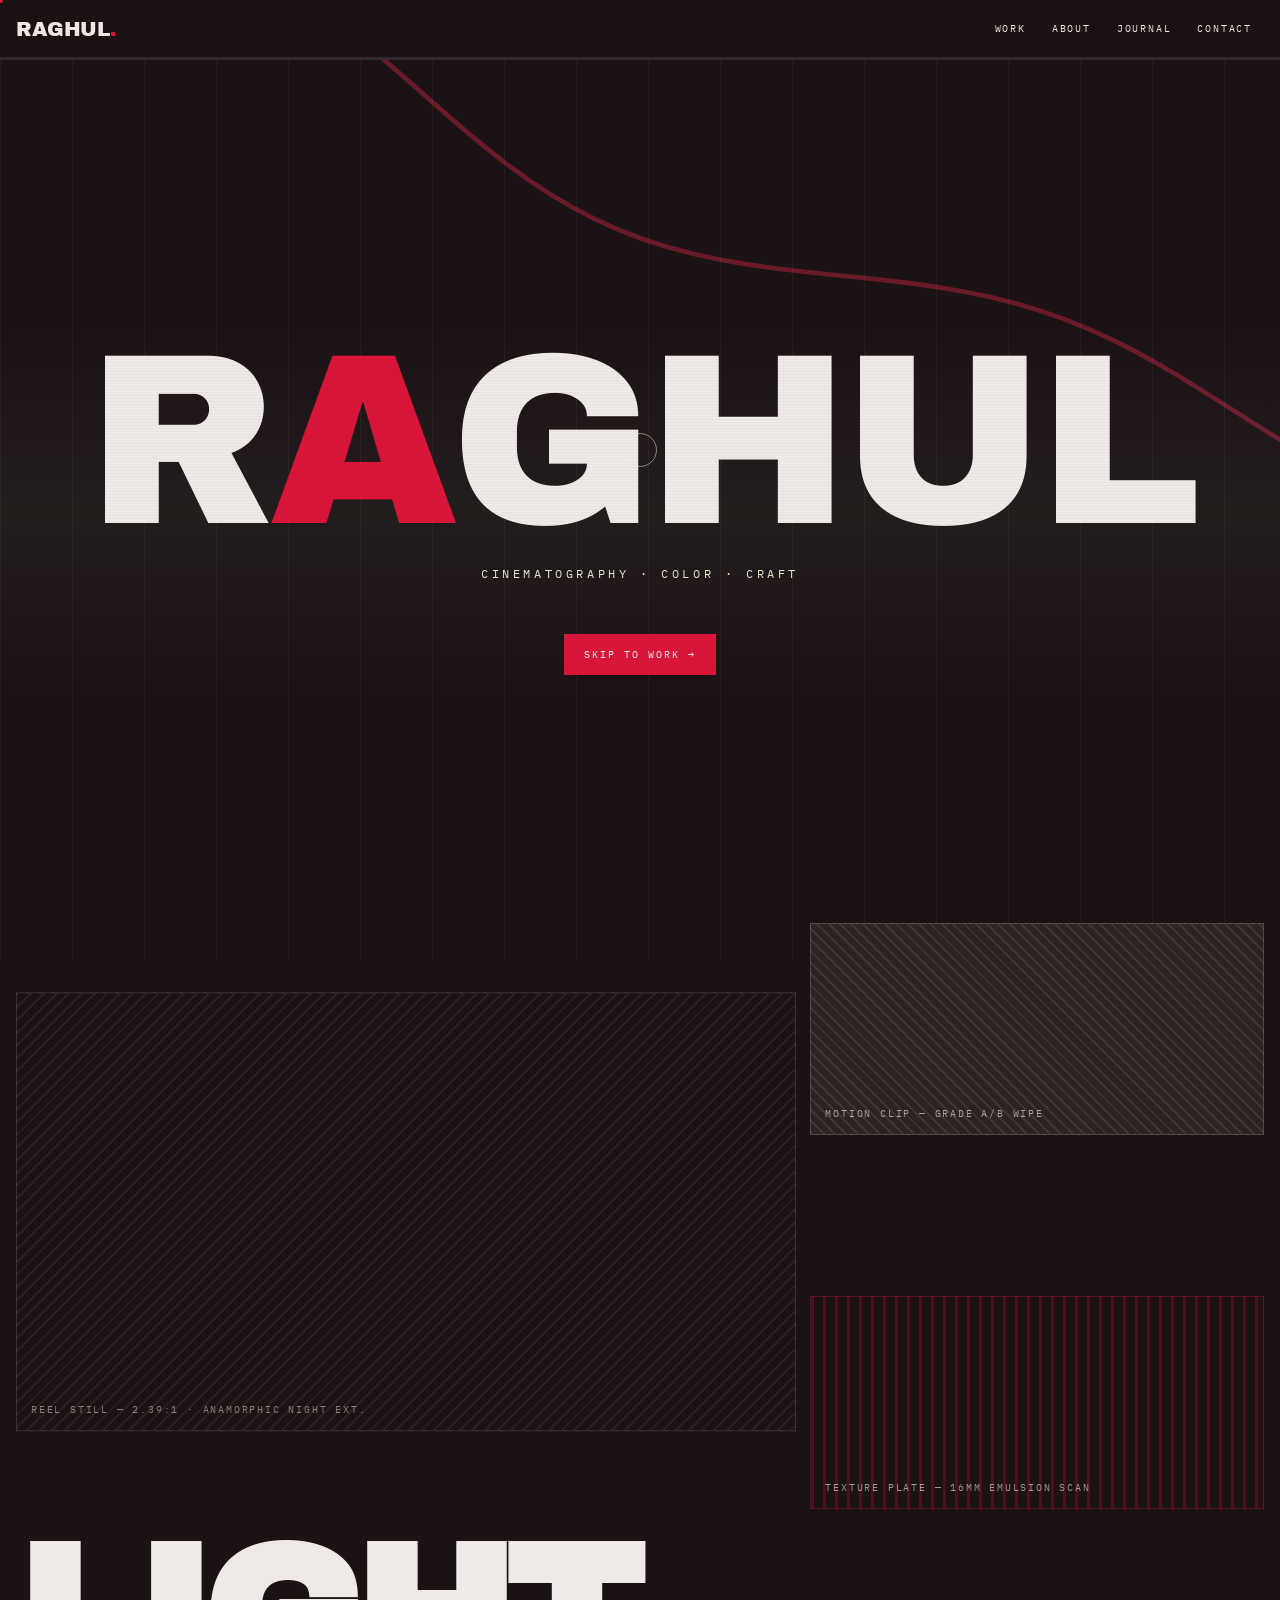
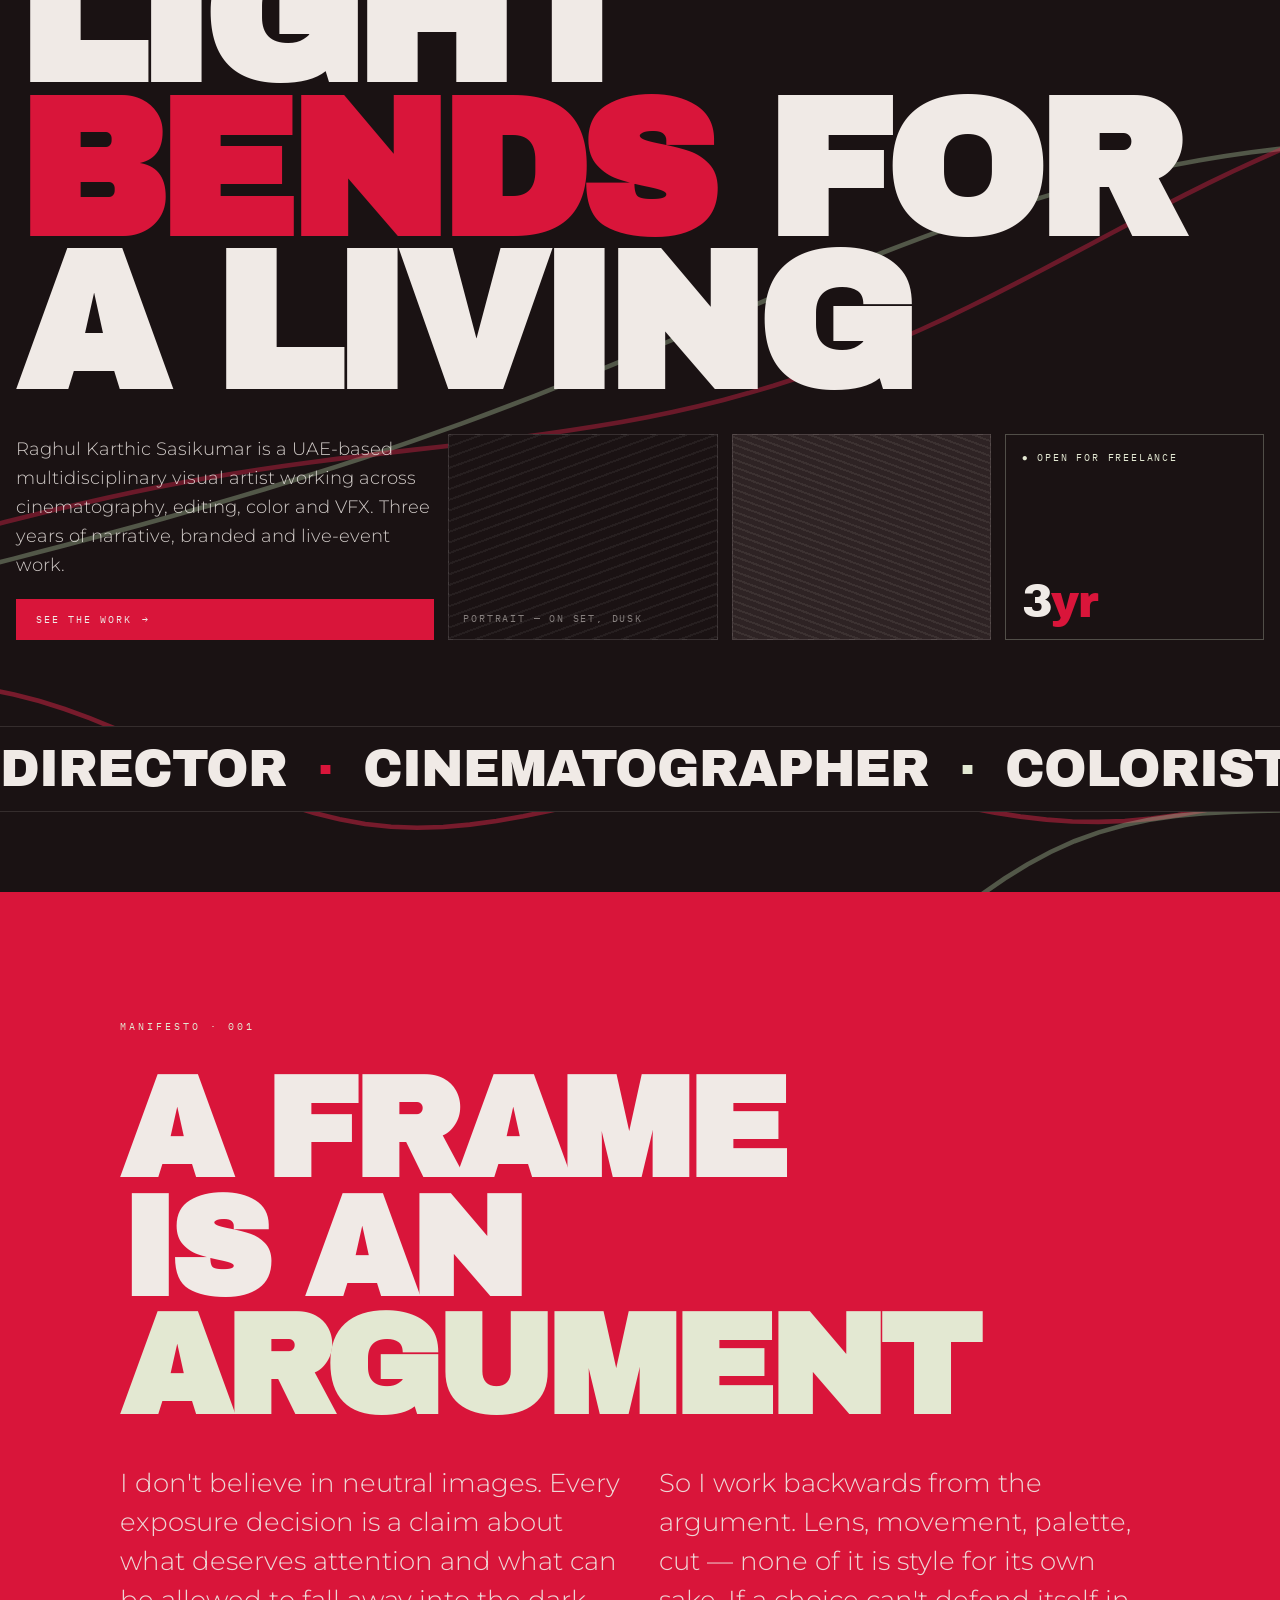
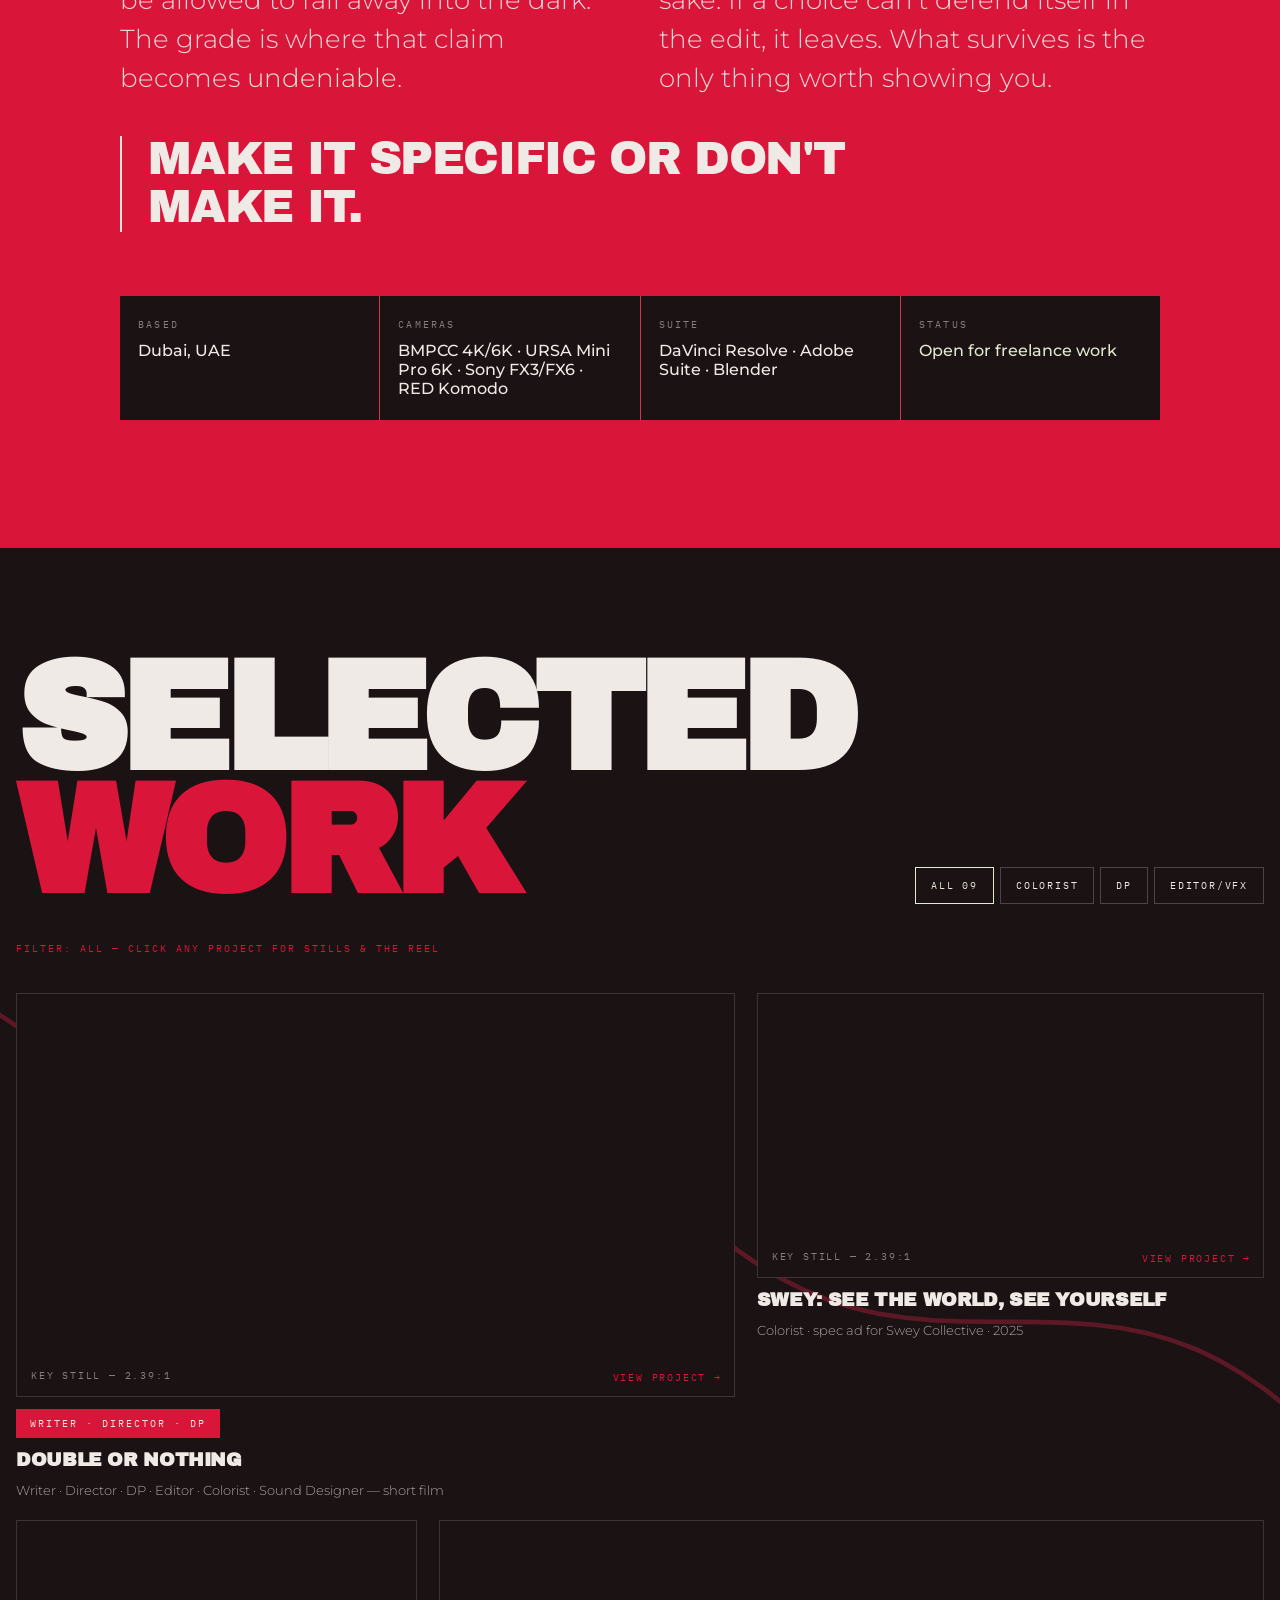
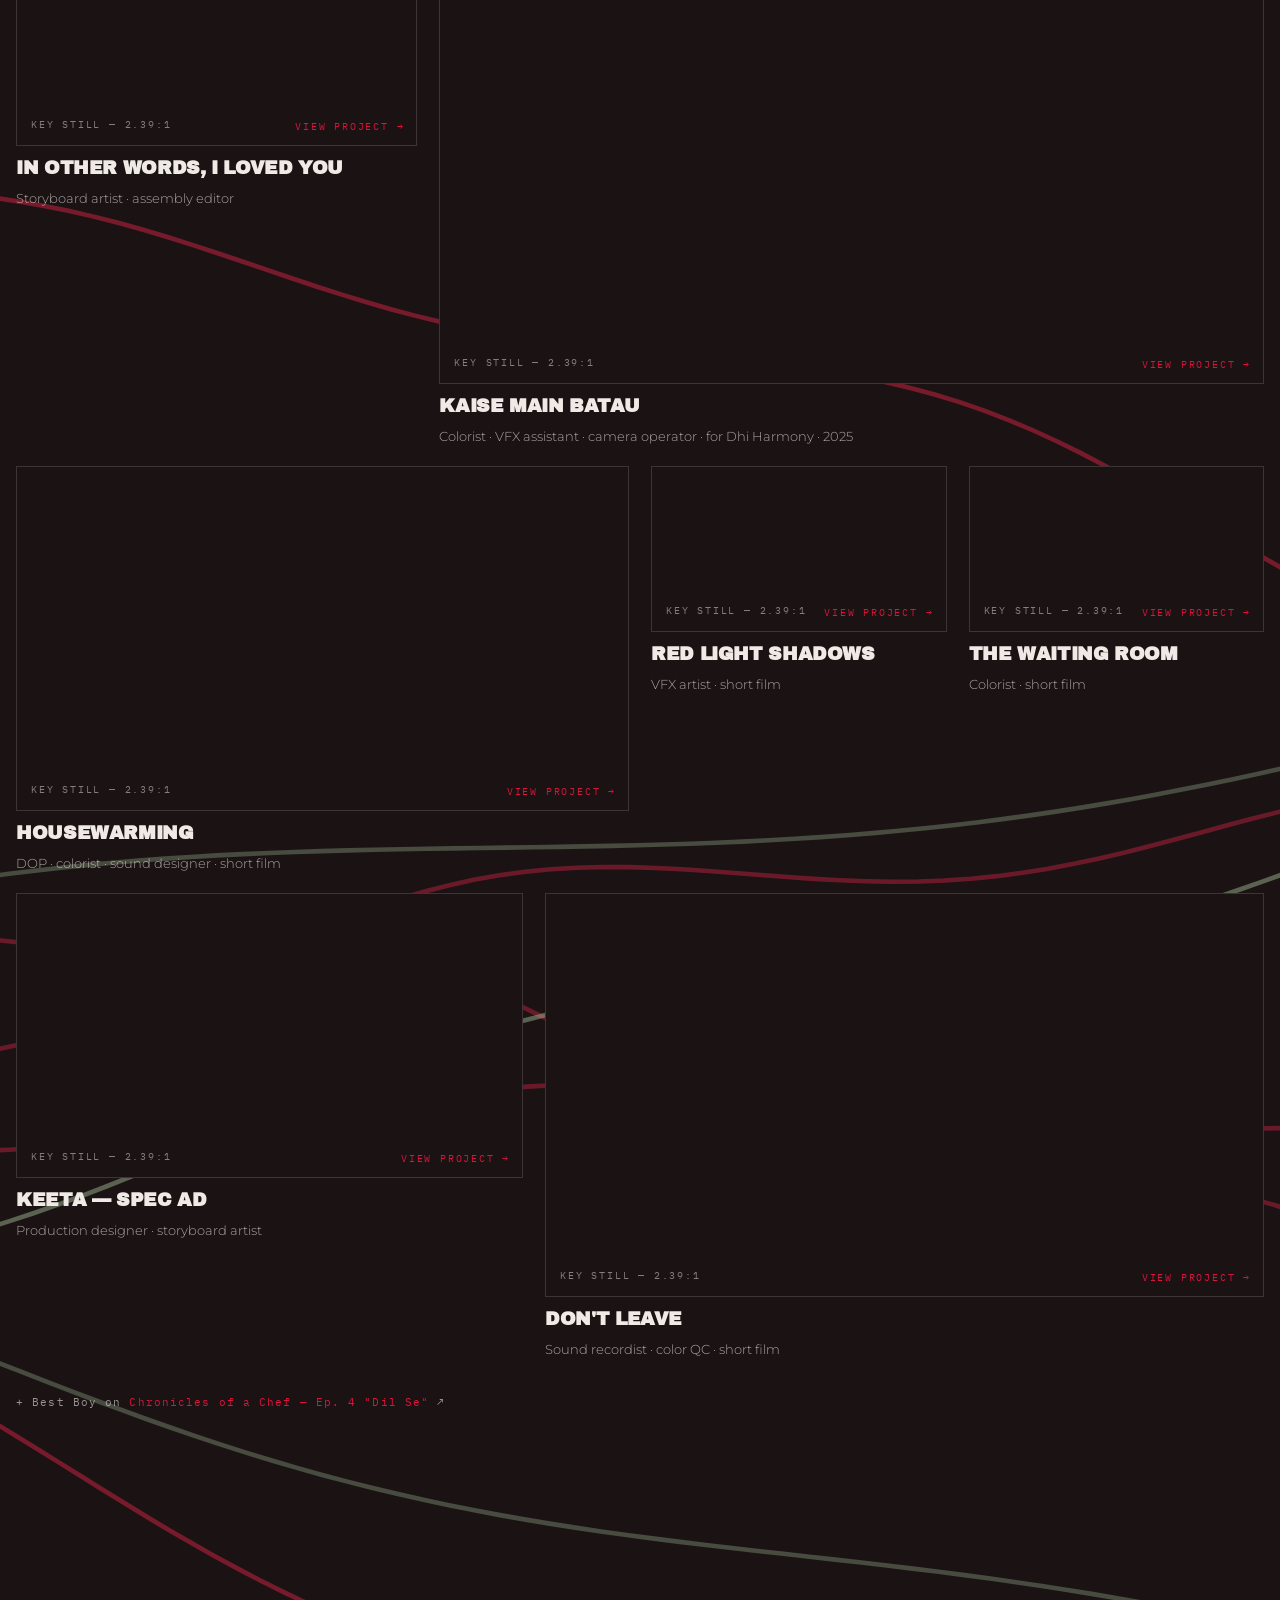
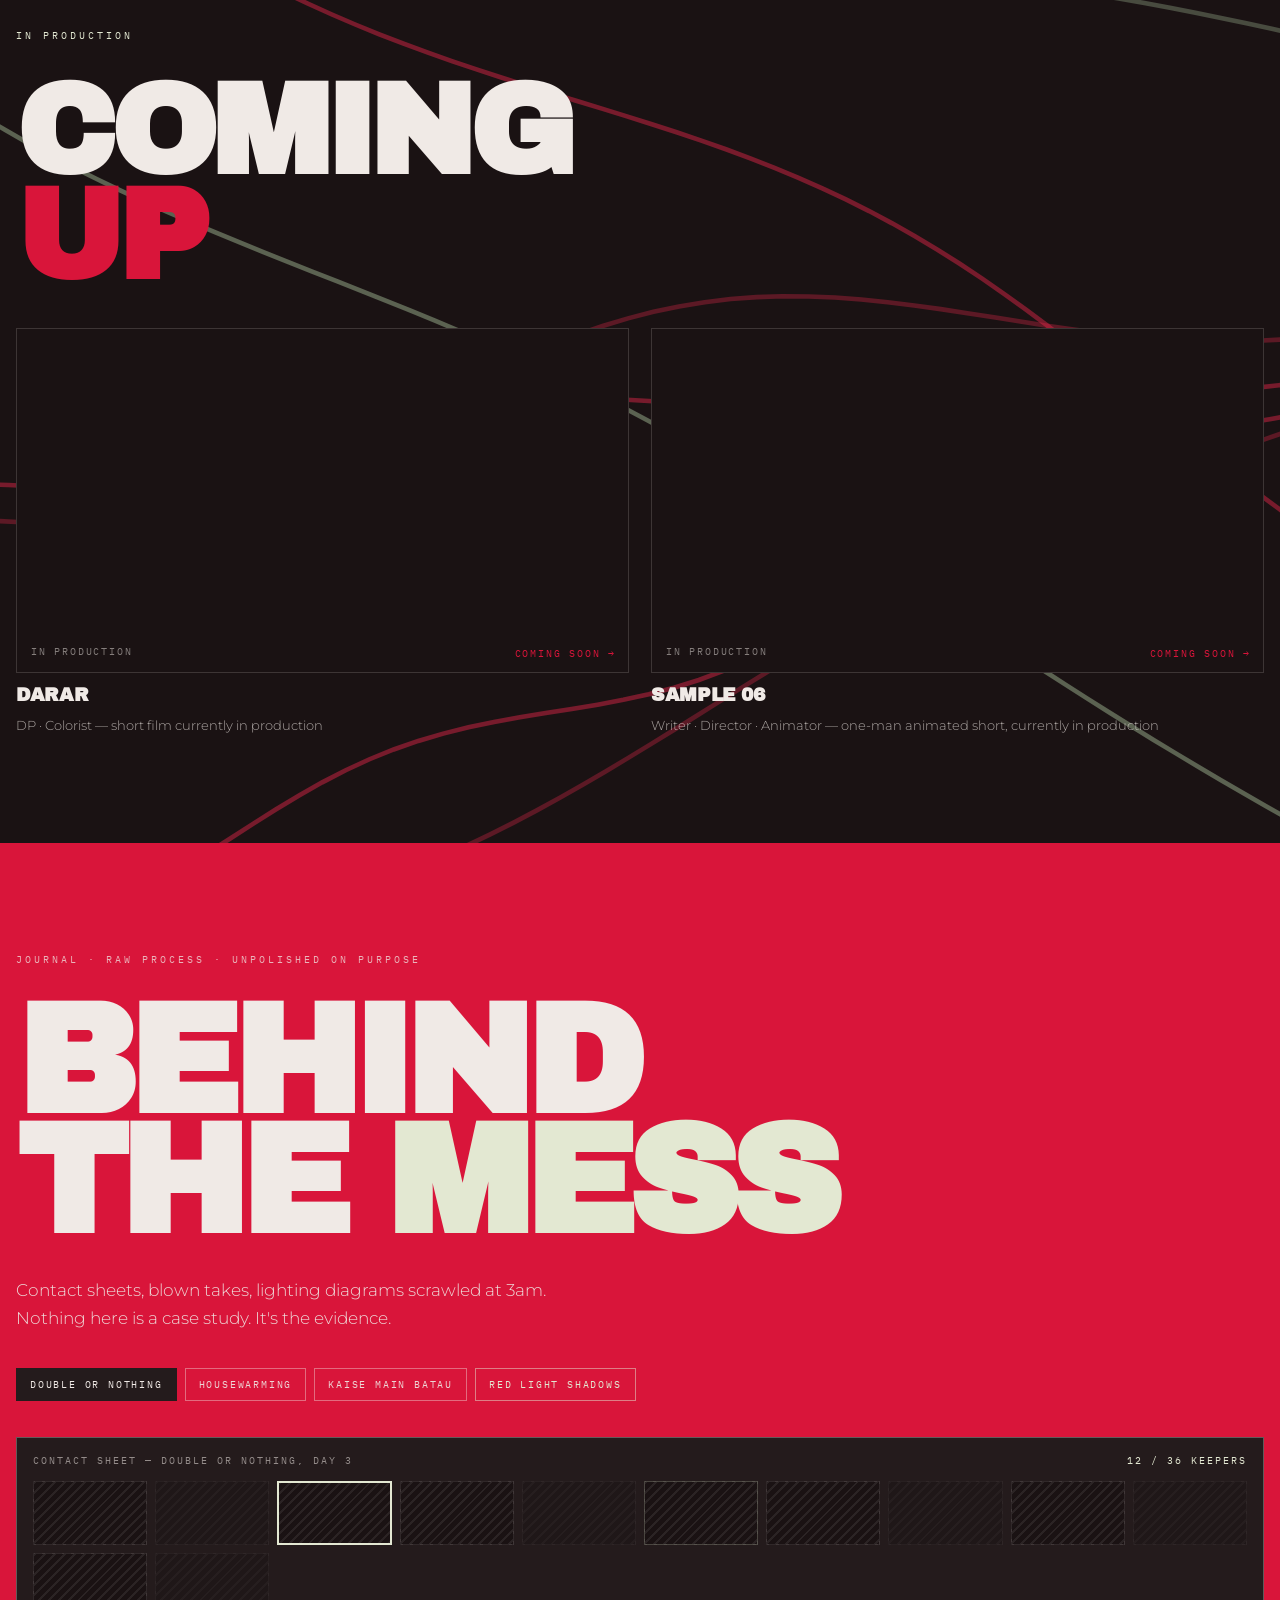
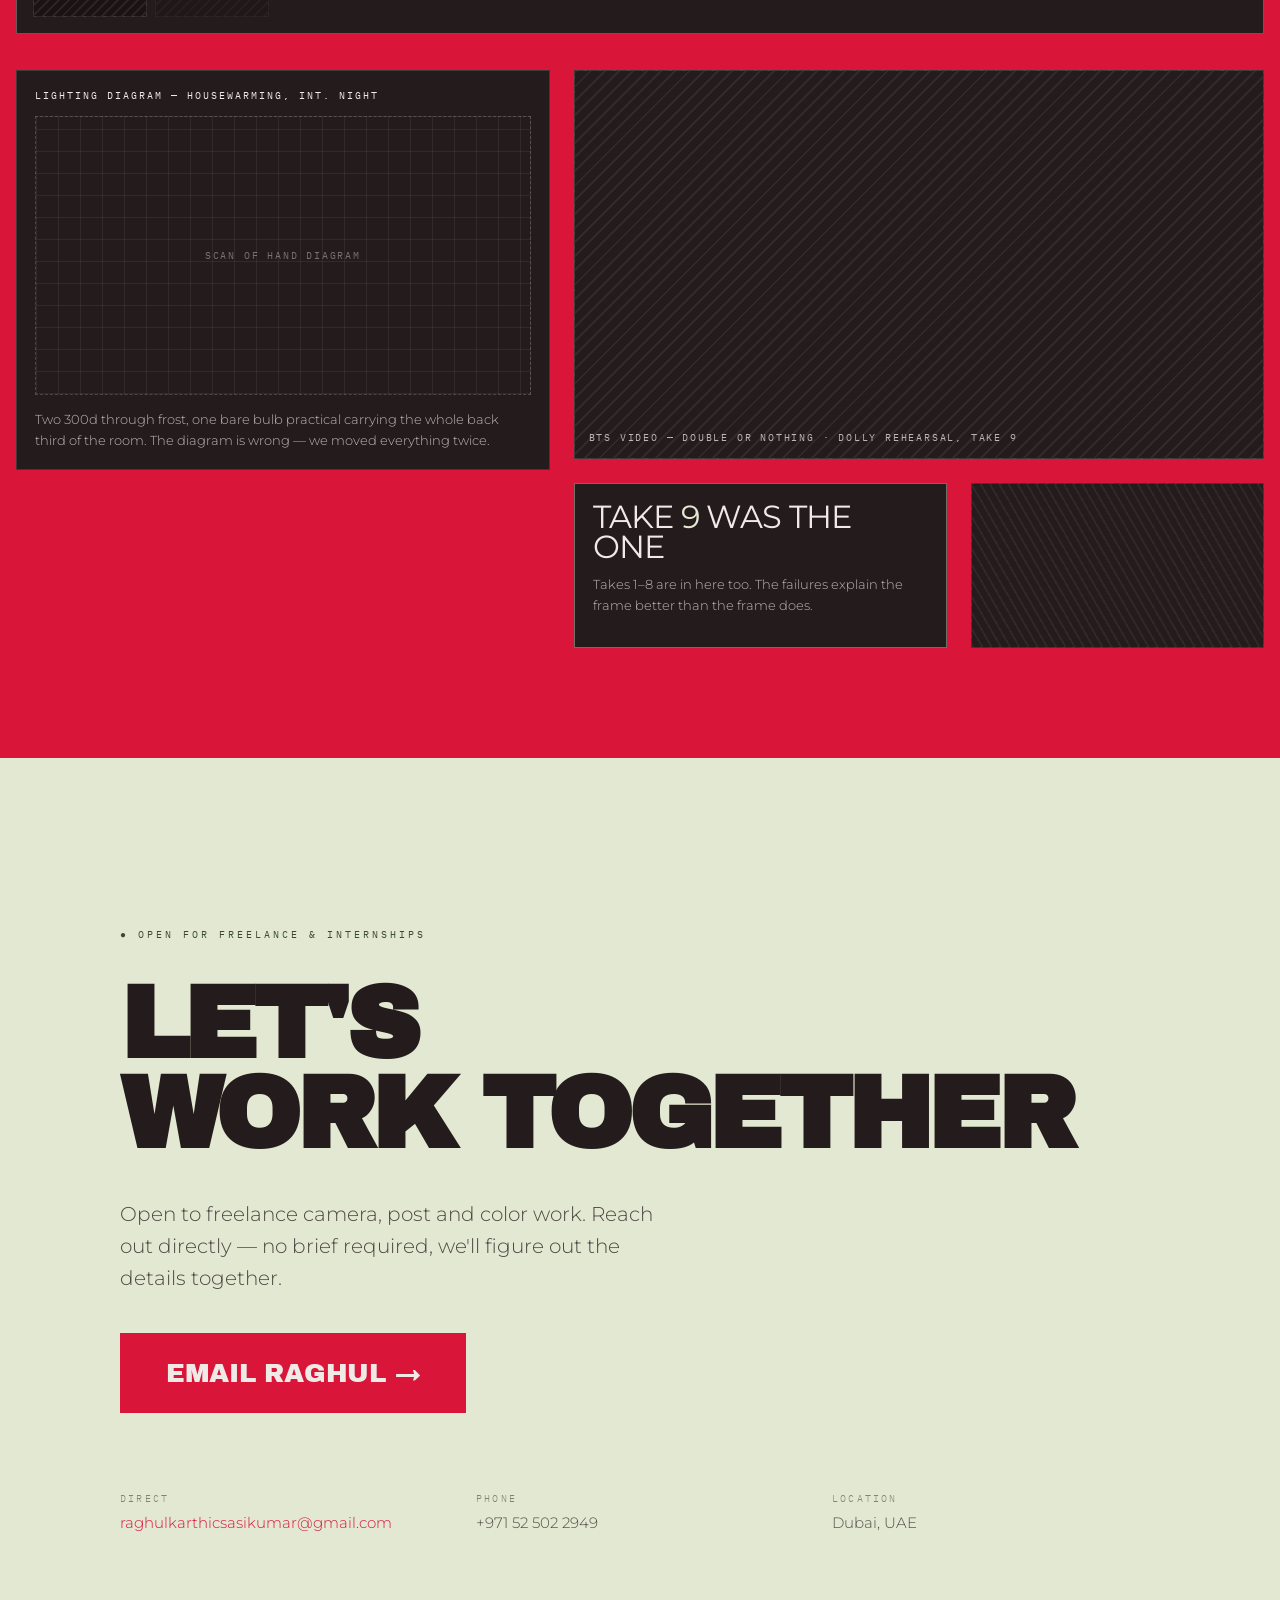
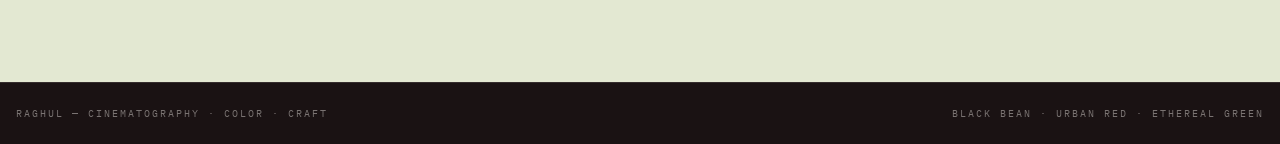
==== commit 876d5759: "Wire real Drive media into gallery, add work-in-progress/coming-soon states - media.js: populated wi" ====
--- a/index.html
+++ b/index.html
@@ -117,6 +117,14 @@
     </div>
   </section>
 
+  <section id="act-upcoming" class="upcoming">
+    <div class="wrap">
+      <span class="eyebrow">In production</span>
+      <h2 class="reveal-up">Coming<br /><span class="accent">up</span></h2>
+      <div class="gallery upcoming-grid" id="upcomingGrid"></div>
+    </div>
+  </section>
+
   <section id="act-journal" class="journal">
     <div class="wrap">
       <span class="eyebrow">Journal · raw process · unpolished on purpose</span>
@@ -202,7 +210,7 @@
 <div class="video-modal" id="videoModal" hidden>
   <div class="video-modal-inner">
     <div class="video-modal-head">
-      <h3>Chronicles of a Chef — Ep. 4 "Dil Se"</h3>
+      <h3 id="videoModalTitle">Chronicles of a Chef — Ep. 4 "Dil Se"</h3>
       <div class="close-btn" id="closeVideoBtn" data-cursor="magnetic">Close ✕</div>
     </div>
     <div class="video-plate" id="videoModalStage"><div class="play-btn"><div class="play-tri"></div></div></div>
--- a/style.css
+++ b/style.css
@@ -135,12 +135,19 @@
 .card:hover { transform: translateY(-4px); }
 .card-media { aspect-ratio: 16/9; background: var(--bg); border: 1px solid rgba(240,234,230,.16); position: relative; display: flex; align-items: flex-end; justify-content: space-between; padding: 14px; transition: border-color .25s ease; }
 .card:hover .card-media { border-color: var(--red); }
+.card-plate-label { font-family: 'IBM Plex Mono', monospace; font-size: 10px; letter-spacing: .18em; text-transform: uppercase; color: rgba(240,234,230,.5); }
 .card-tag { position: absolute; bottom: 12px; right: 12px; font-family: 'IBM Plex Mono', monospace; font-size: 10px; letter-spacing: .18em; text-transform: uppercase; color: var(--red); }
 .card-role { background: var(--red); padding: 8px 14px; font-family: 'IBM Plex Mono', monospace; font-size: 10px; letter-spacing: .2em; text-transform: uppercase; align-self: flex-start; }
 .card h3 { text-transform: uppercase; letter-spacing: -.02em; }
 .card p { font-size: 13px; font-weight: 300; color: rgba(240,234,230,.68); }
 .credit-line { cursor: pointer; align-self: flex-start; font-family: 'IBM Plex Mono', monospace; font-size: 11px; letter-spacing: .1em; color: rgba(240,234,230,.6); }
 .credit-line:hover { color: var(--mint); }
+
+/* upcoming */
+.upcoming { position: relative; padding: clamp(60px, 9vw, 110px) 16px; }
+.upcoming .wrap { display: flex; flex-direction: column; gap: clamp(22px, 3vw, 38px); }
+.upcoming h2 { font-size: clamp(42px, 10vw, 150px); line-height: .82; letter-spacing: -.05em; text-transform: uppercase; }
+.upcoming-grid { display: grid; grid-template-columns: repeat(auto-fit, minmax(min(100%, 320px), 1fr)); }
 
 /* journal */
 .journal { position: relative; padding: clamp(60px, 9vw, 110px) 16px; background: var(--red); }
@@ -190,13 +197,16 @@
 .back-link:hover { color: var(--mint); }
 #detailTitle { font-size: clamp(36px, 7vw, 96px); line-height: .86; letter-spacing: -.04em; text-transform: uppercase; margin: 14px 0 0; text-wrap: balance; }
 .detail-desc { max-width: 620px; font-size: 16px; line-height: 1.6; font-weight: 300; color: rgba(240,234,230,.78); margin: 16px 0 0; }
-.detail-media { display: flex; flex-wrap: wrap; gap: 16px; align-items: flex-start; }
-.detail-media .plate-block { background: var(--bg); border: 1px solid rgba(240,234,230,.14); }
+.detail-media { display: grid; grid-template-columns: repeat(auto-fill, minmax(min(100%, 260px), 1fr)); gap: 16px; align-items: start; }
+.detail-media .plate-block { background: var(--bg); border: 1px solid rgba(240,234,230,.14); background-size: cover; background-position: center; }
+.panel-tile { display: flex; flex-direction: column; gap: 8px; }
+.panel-title { font-family: 'IBM Plex Mono', monospace; font-size: 10px; letter-spacing: .18em; text-transform: uppercase; color: rgba(240,234,230,.55); }
 .detail-reel { border-top: 1px solid rgba(240,234,230,.14); padding-top: clamp(28px, 4vw, 48px); display: flex; flex-direction: column; gap: 20px; }
 .video-plate { position: relative; aspect-ratio: 16/9; max-width: 900px; background: var(--bg); background-image: repeating-linear-gradient(135deg, rgba(240,234,230,.06) 0 2px, transparent 2px 10px); border: 1px solid rgba(240,234,230,.16); display: flex; align-items: center; justify-content: center; cursor: pointer; }
 .play-btn { width: 72px; height: 72px; border-radius: 50%; background: var(--red); display: flex; align-items: center; justify-content: center; transition: transform .2s ease; }
 .video-plate:hover .play-btn { transform: scale(1.08); }
 .play-tri { width: 0; height: 0; border-style: solid; border-width: 12px 0 12px 20px; border-color: transparent transparent transparent var(--ink); margin-left: 4px; }
+.status-text { font-family: 'IBM Plex Mono', monospace; font-size: clamp(12px, 1.6vw, 15px); letter-spacing: .2em; text-transform: uppercase; color: var(--mint); }
 .watch-label { align-self: flex-start; font-family: 'Archivo Black', sans-serif; font-size: clamp(18px, 2.4vw, 26px); text-transform: uppercase; letter-spacing: -.02em; }
 
 /* footer */
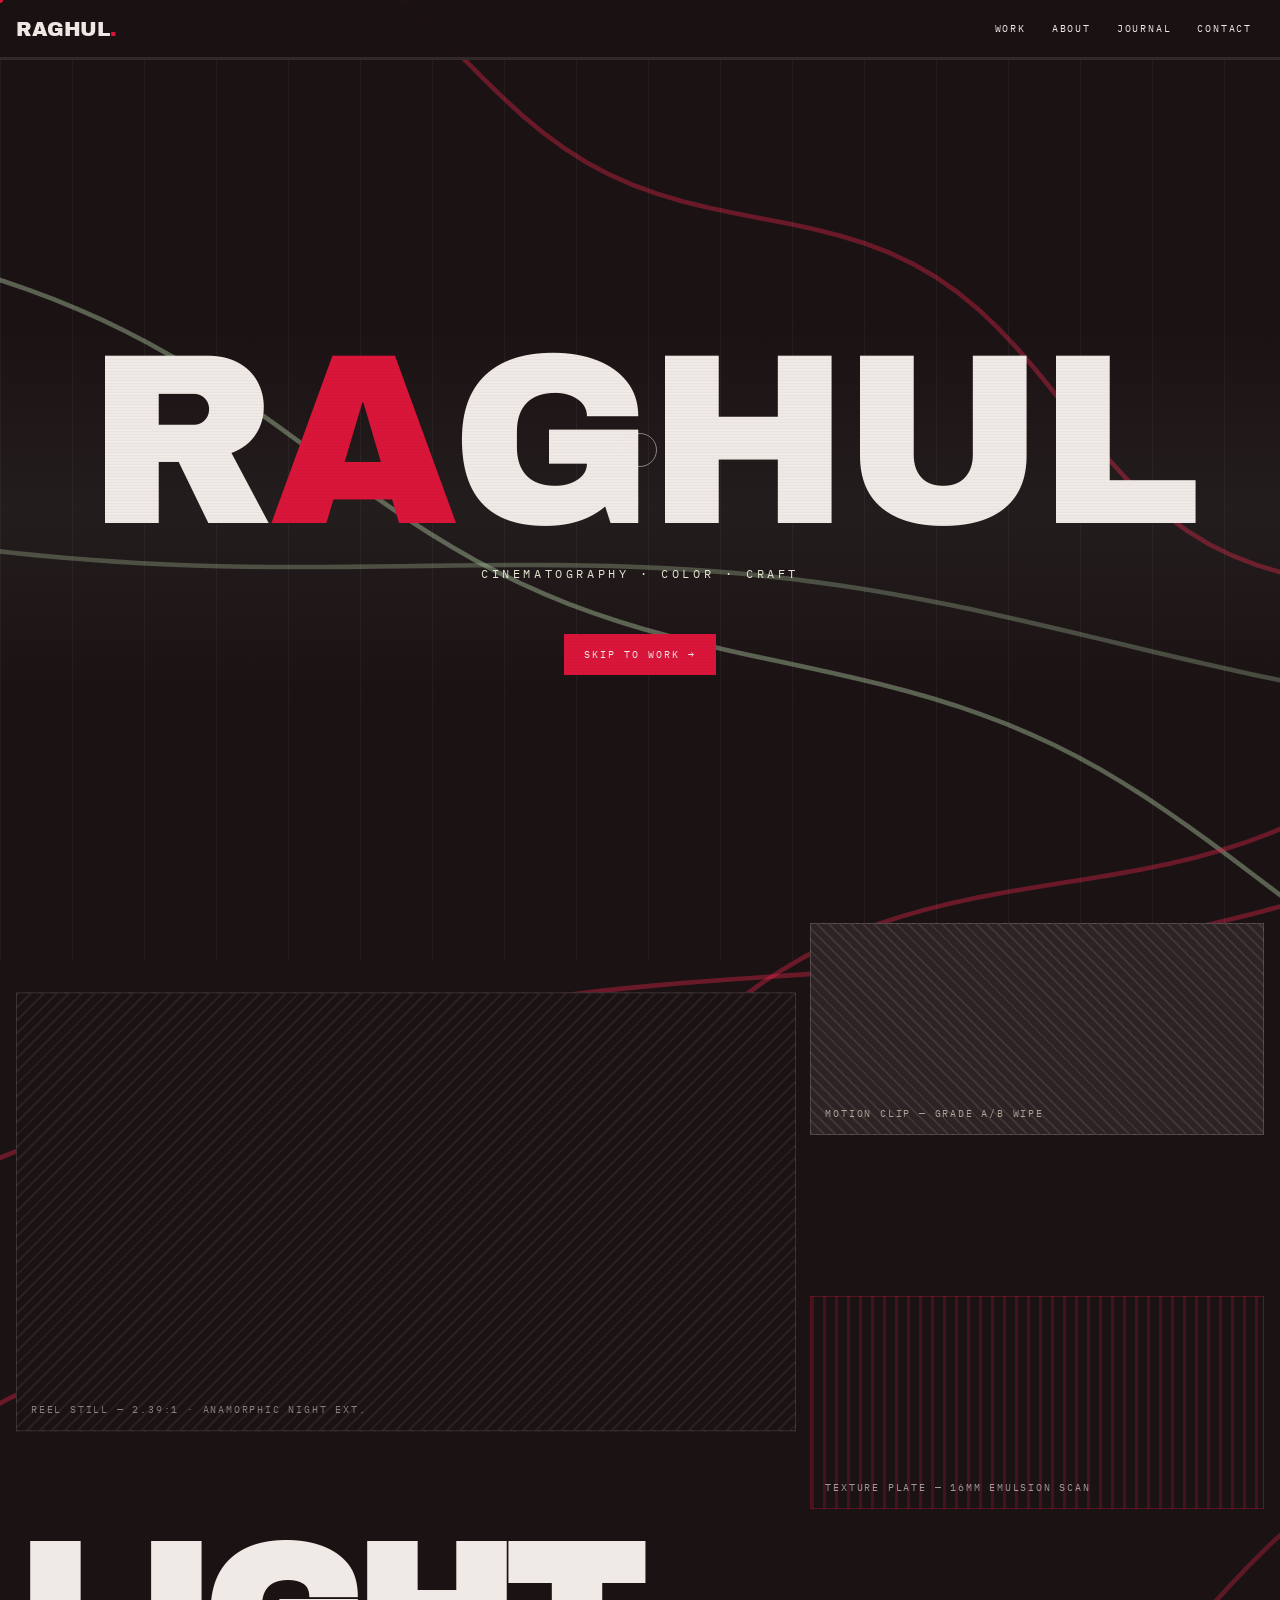
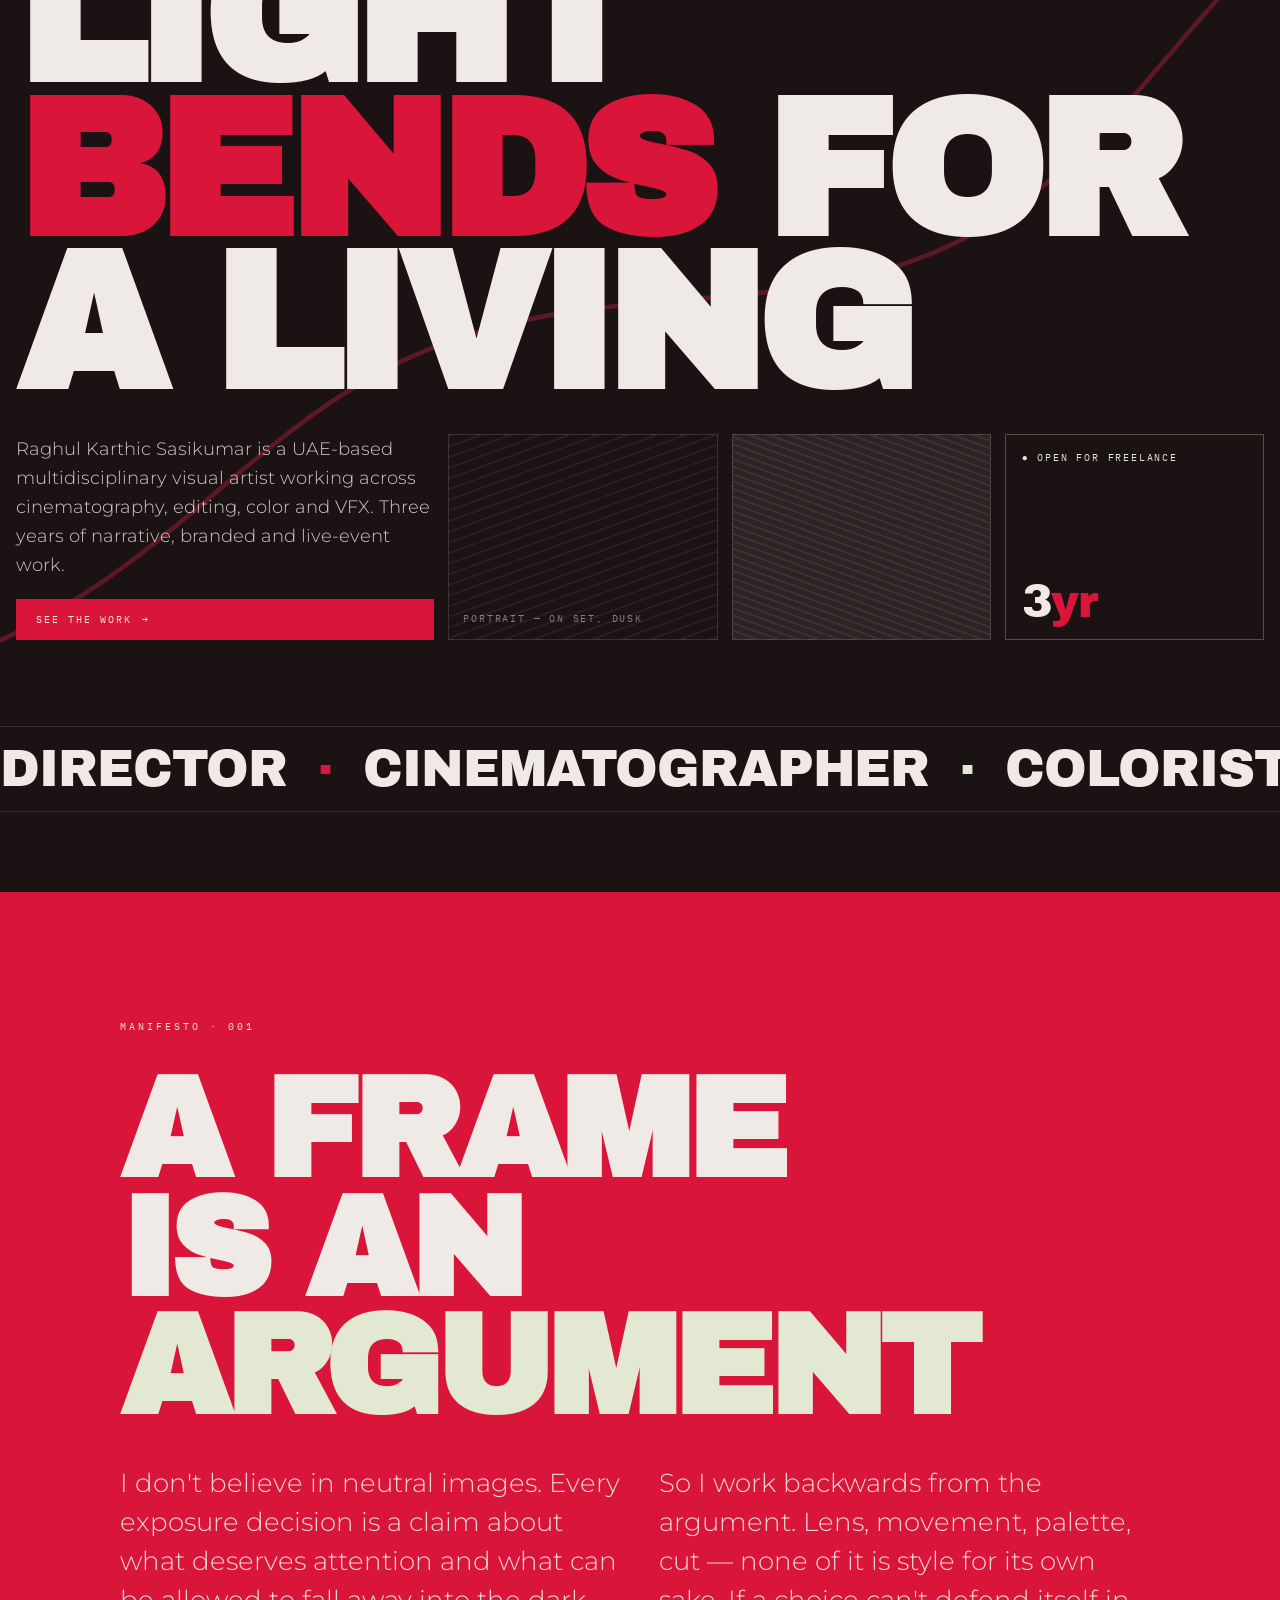
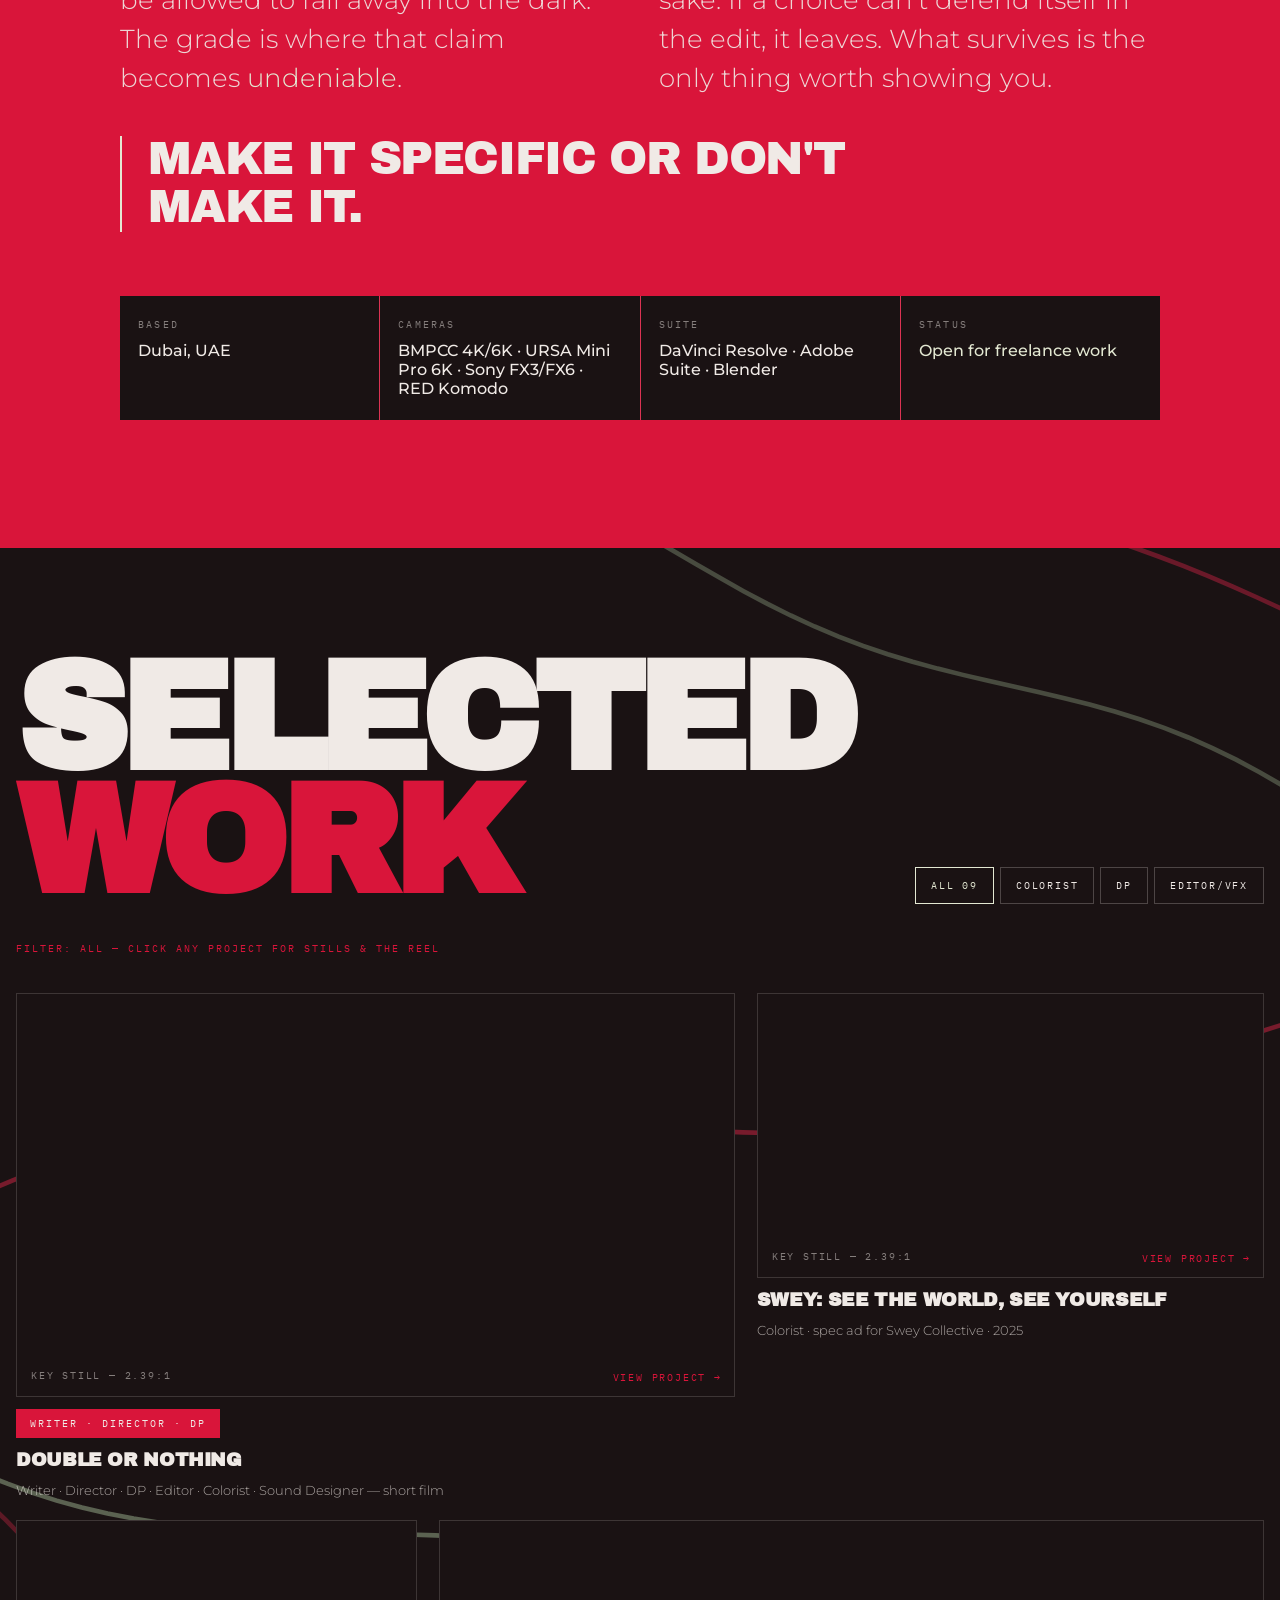
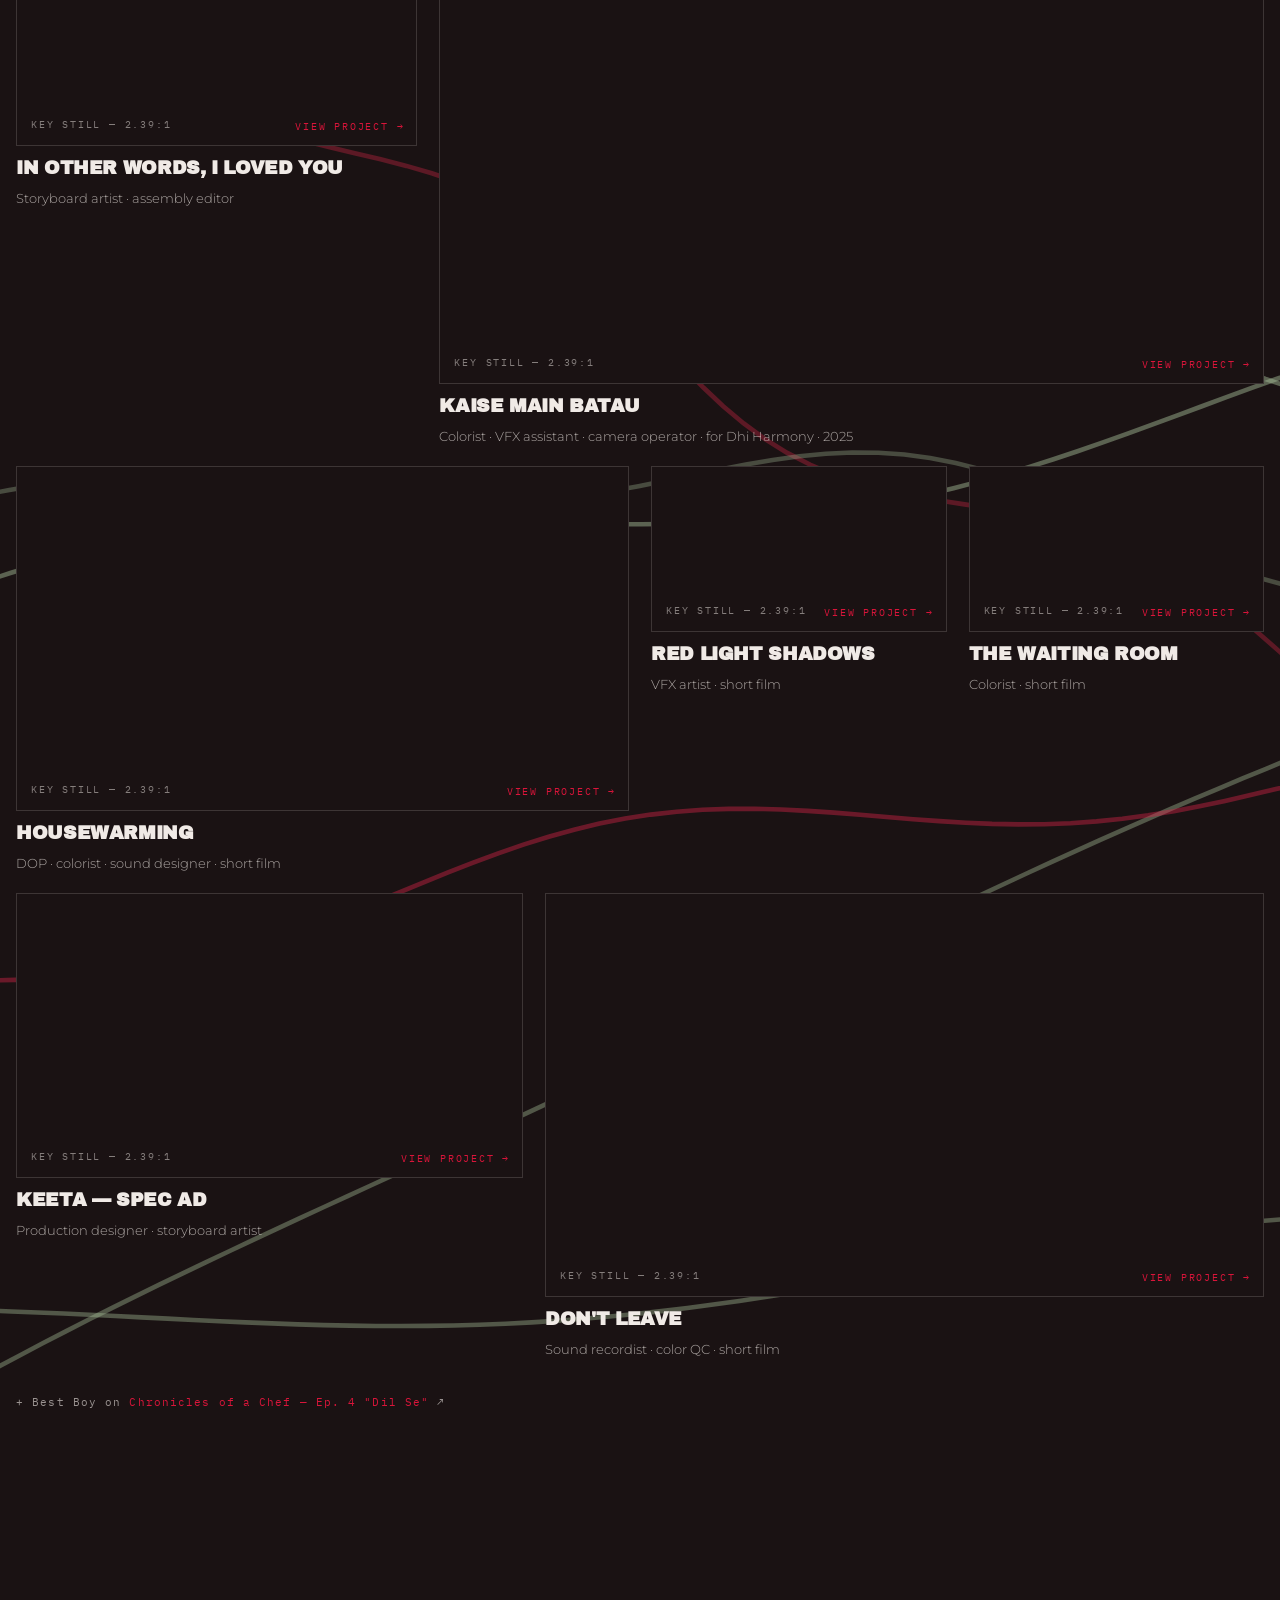
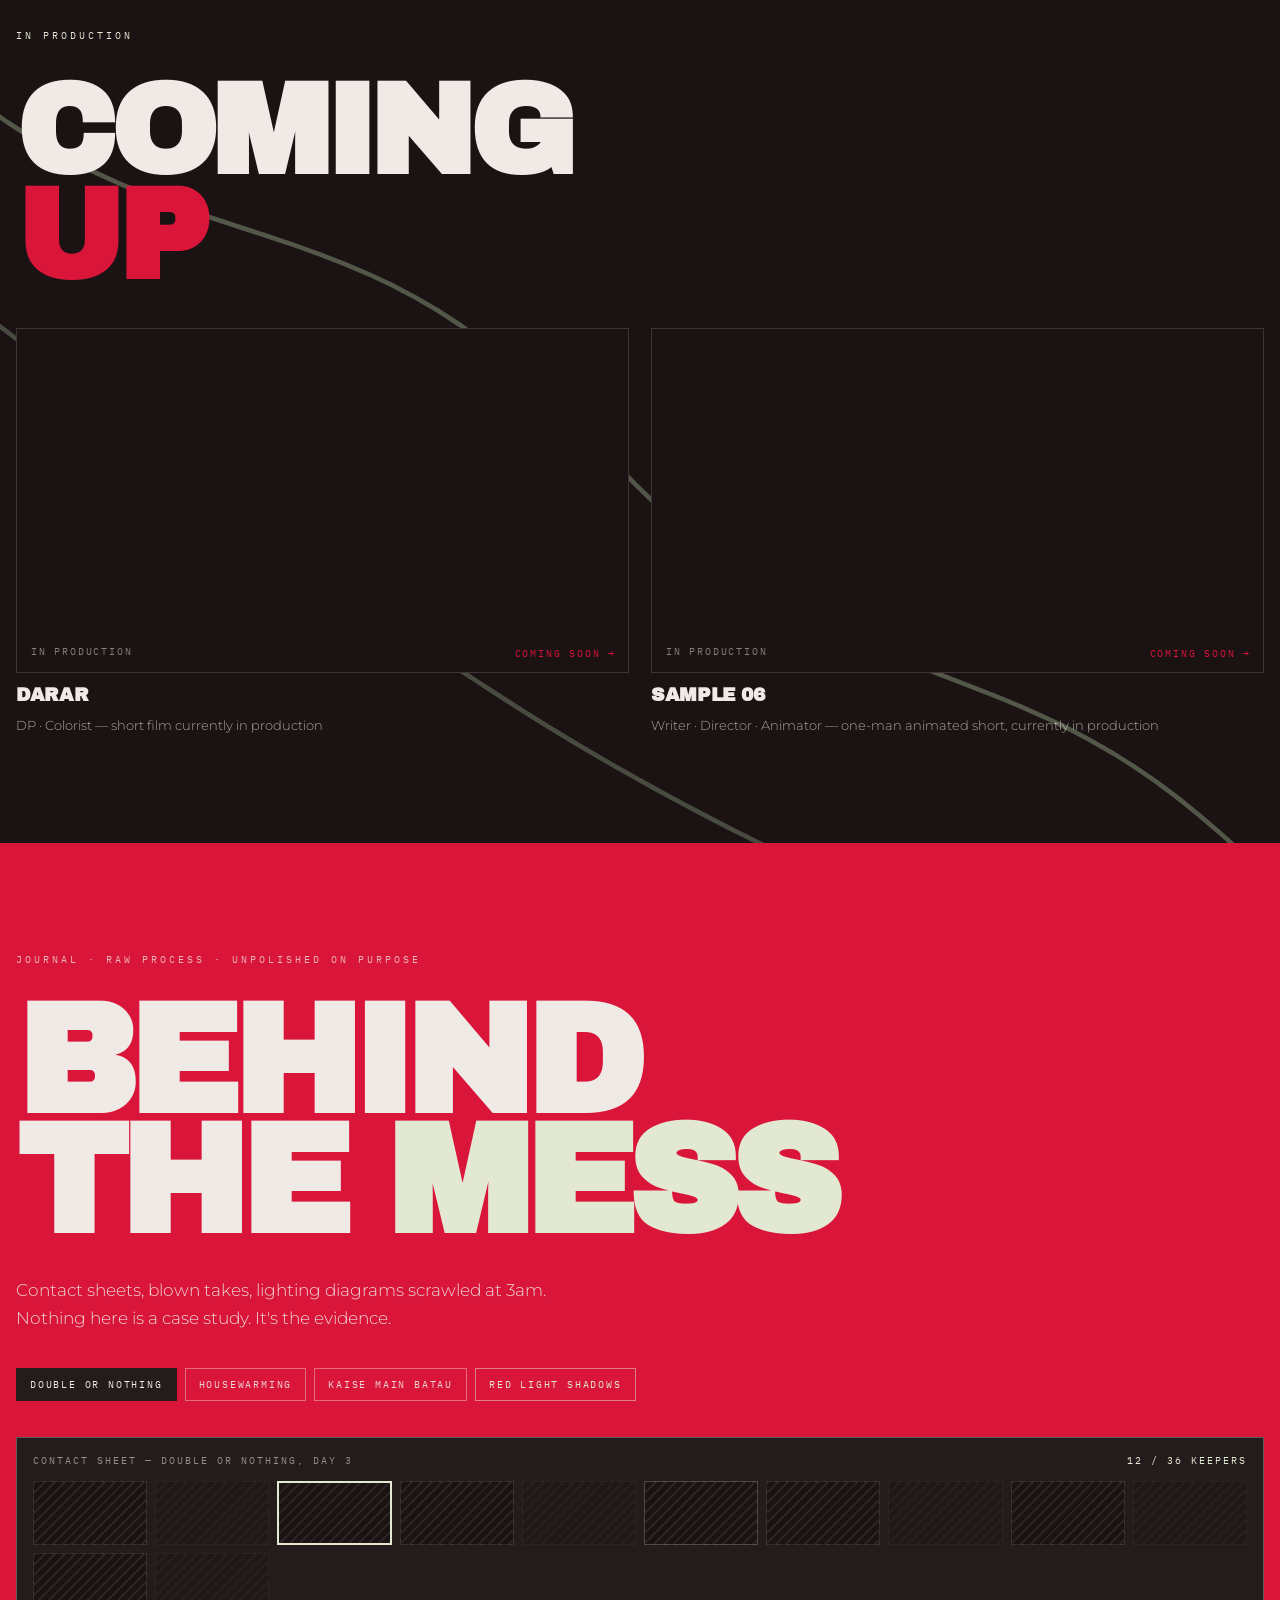
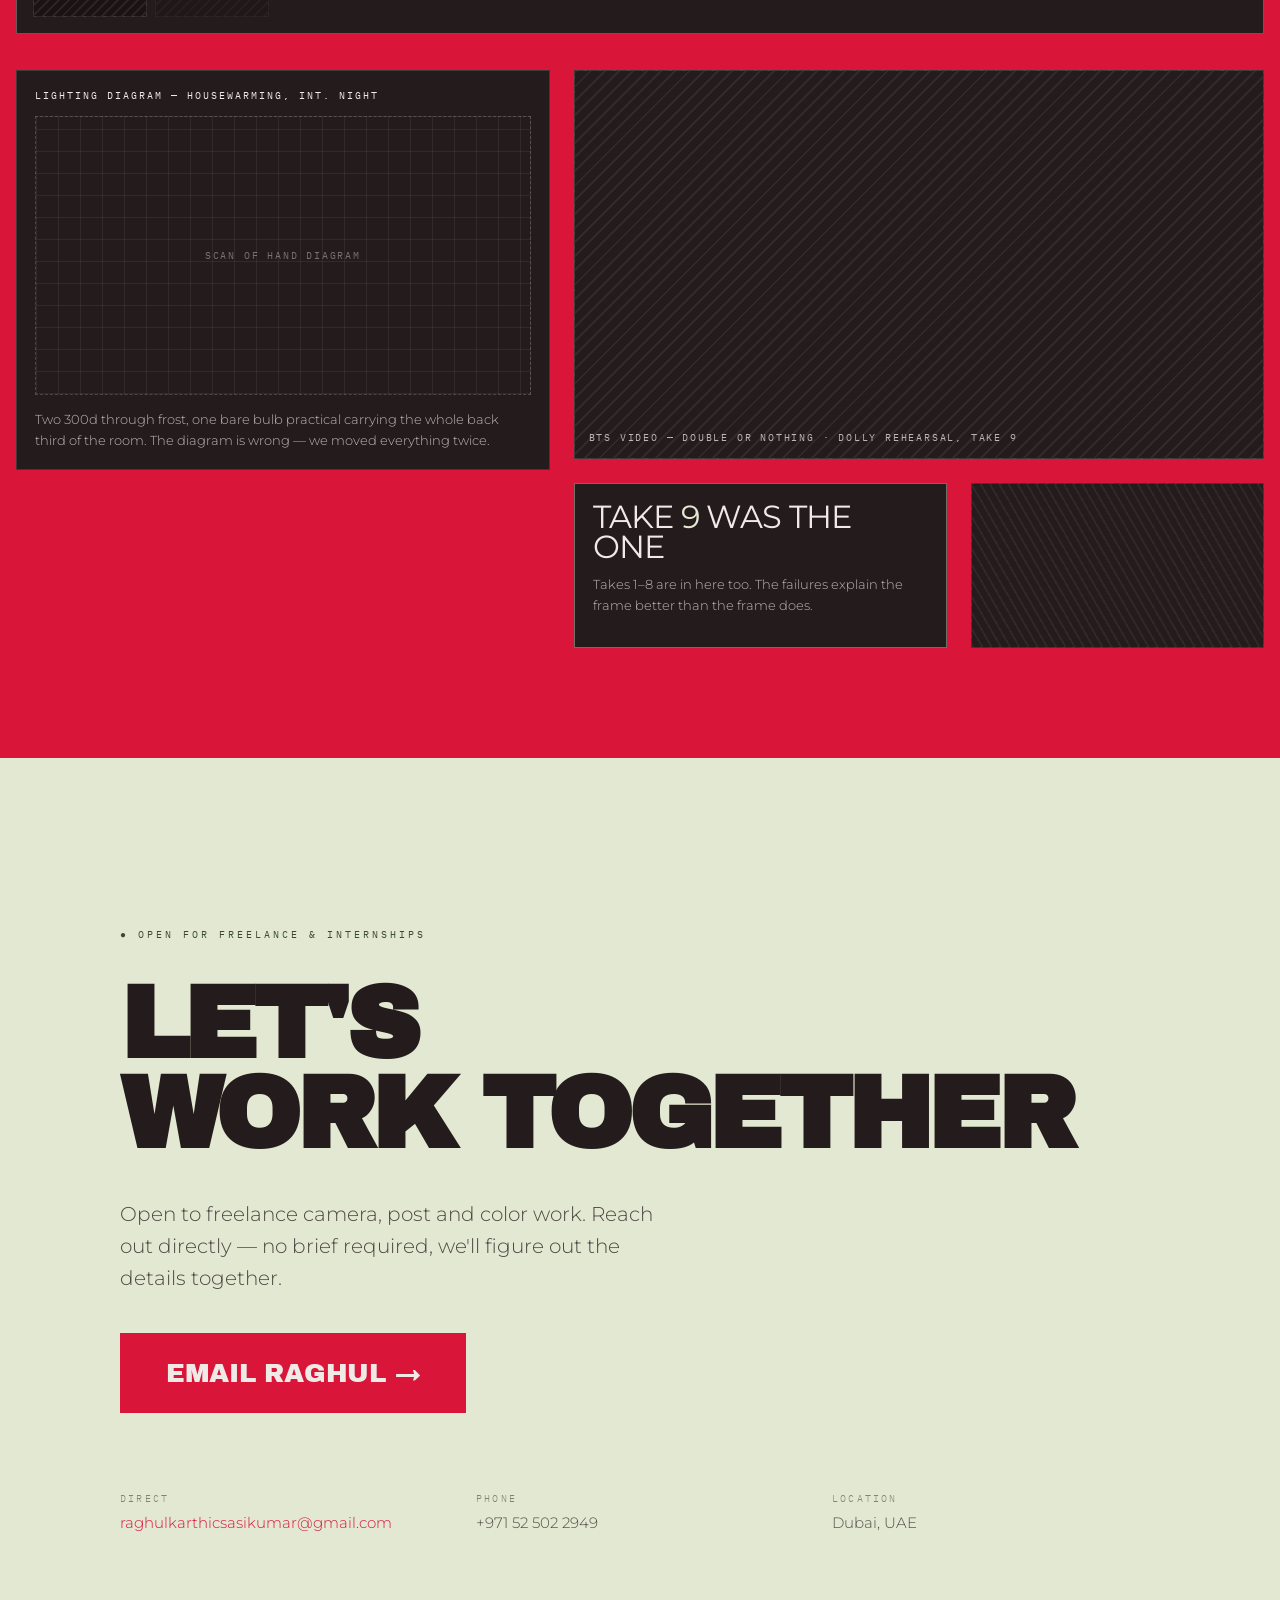
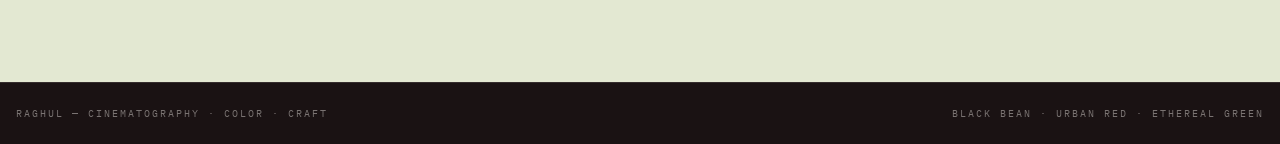
==== commit fdf905f8: "Give Don't Leave its own detail page with a work-in-progress reel status Don't Leave was incorrectly" ====
--- a/index.html
+++ b/index.html
@@ -192,11 +192,7 @@
       <p class="detail-desc" id="detailDesc">Description</p>
     </div>
     <div class="detail-media" id="detailMedia"></div>
-    <div class="detail-reel">
-      <span class="eyebrow mint">Watch the reel</span>
-      <div class="video-plate" id="detailPlay" data-cursor="magnetic"><div class="play-btn"><div class="play-tri"></div></div></div>
-      <a href="#" class="watch-label">Full reel ↗</a>
-    </div>
+    <div class="detail-reel" id="detailReel"></div>
   </div>
 </section>
 
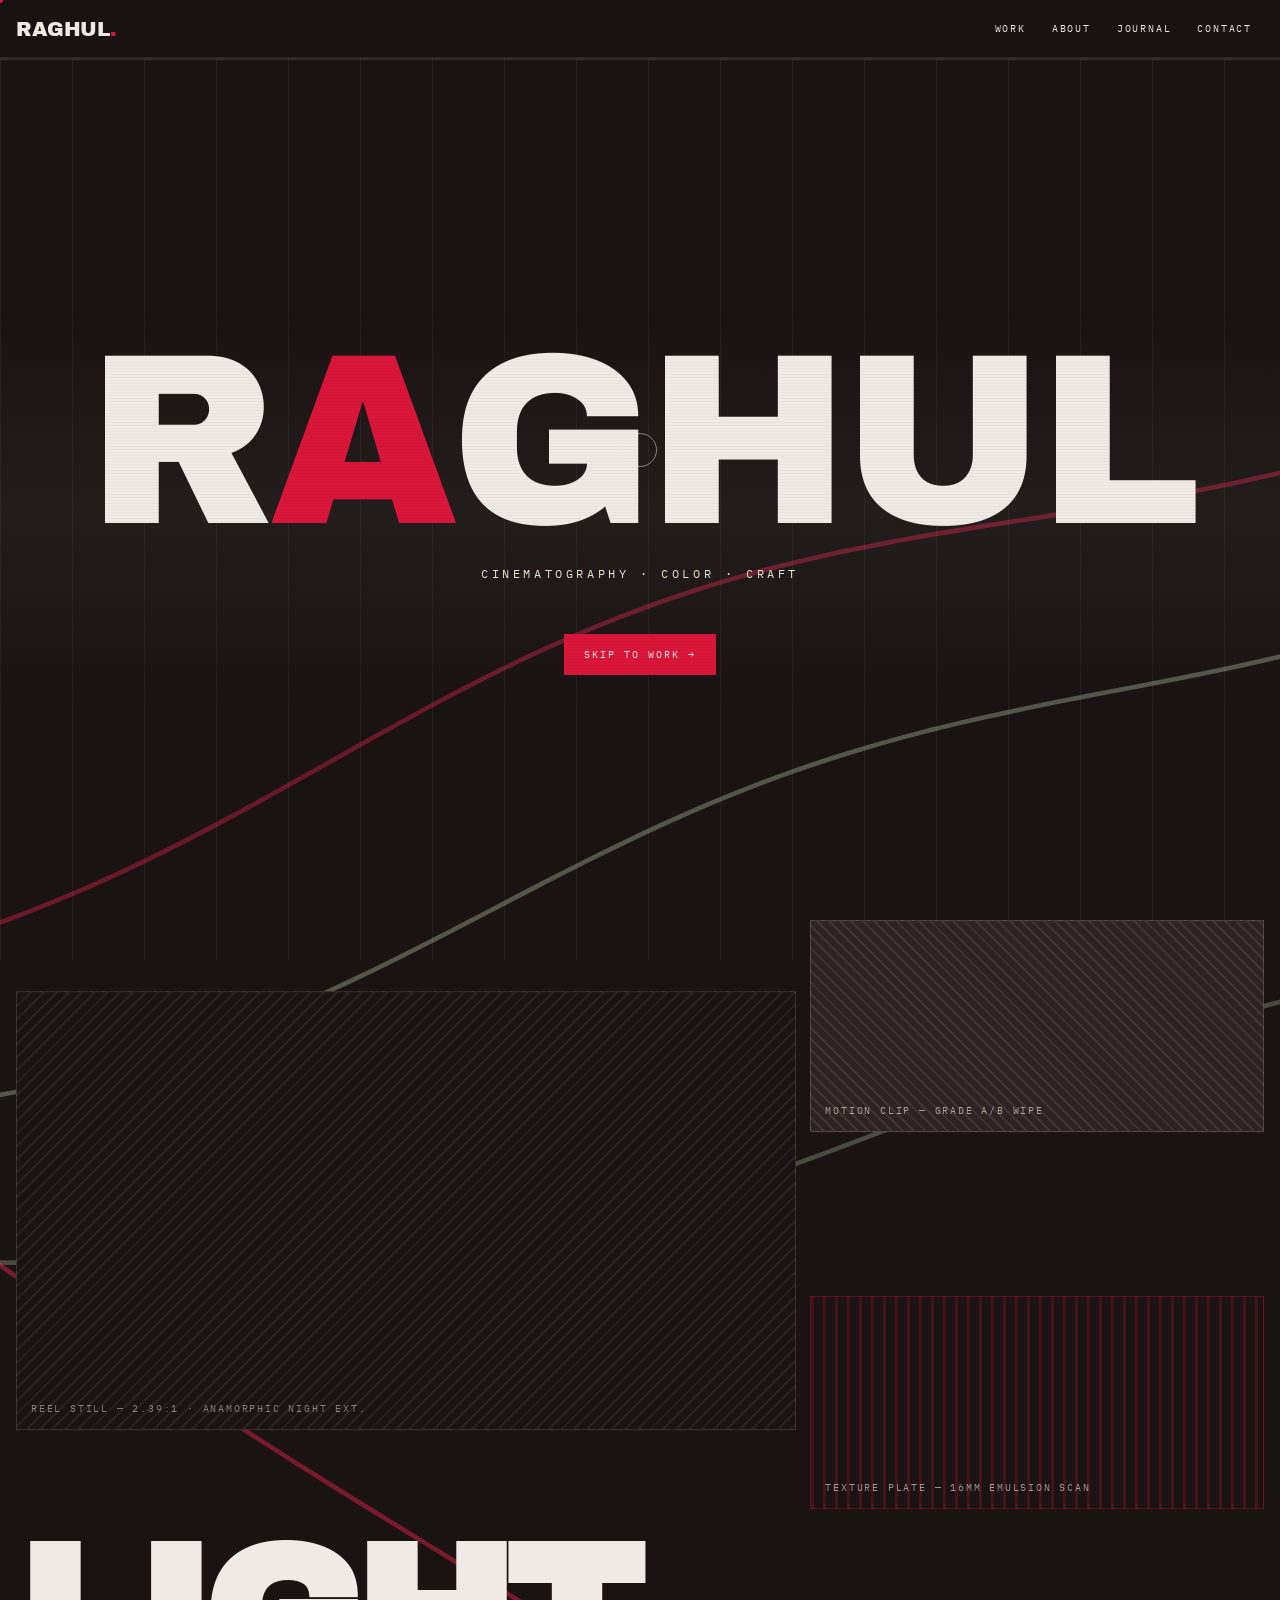
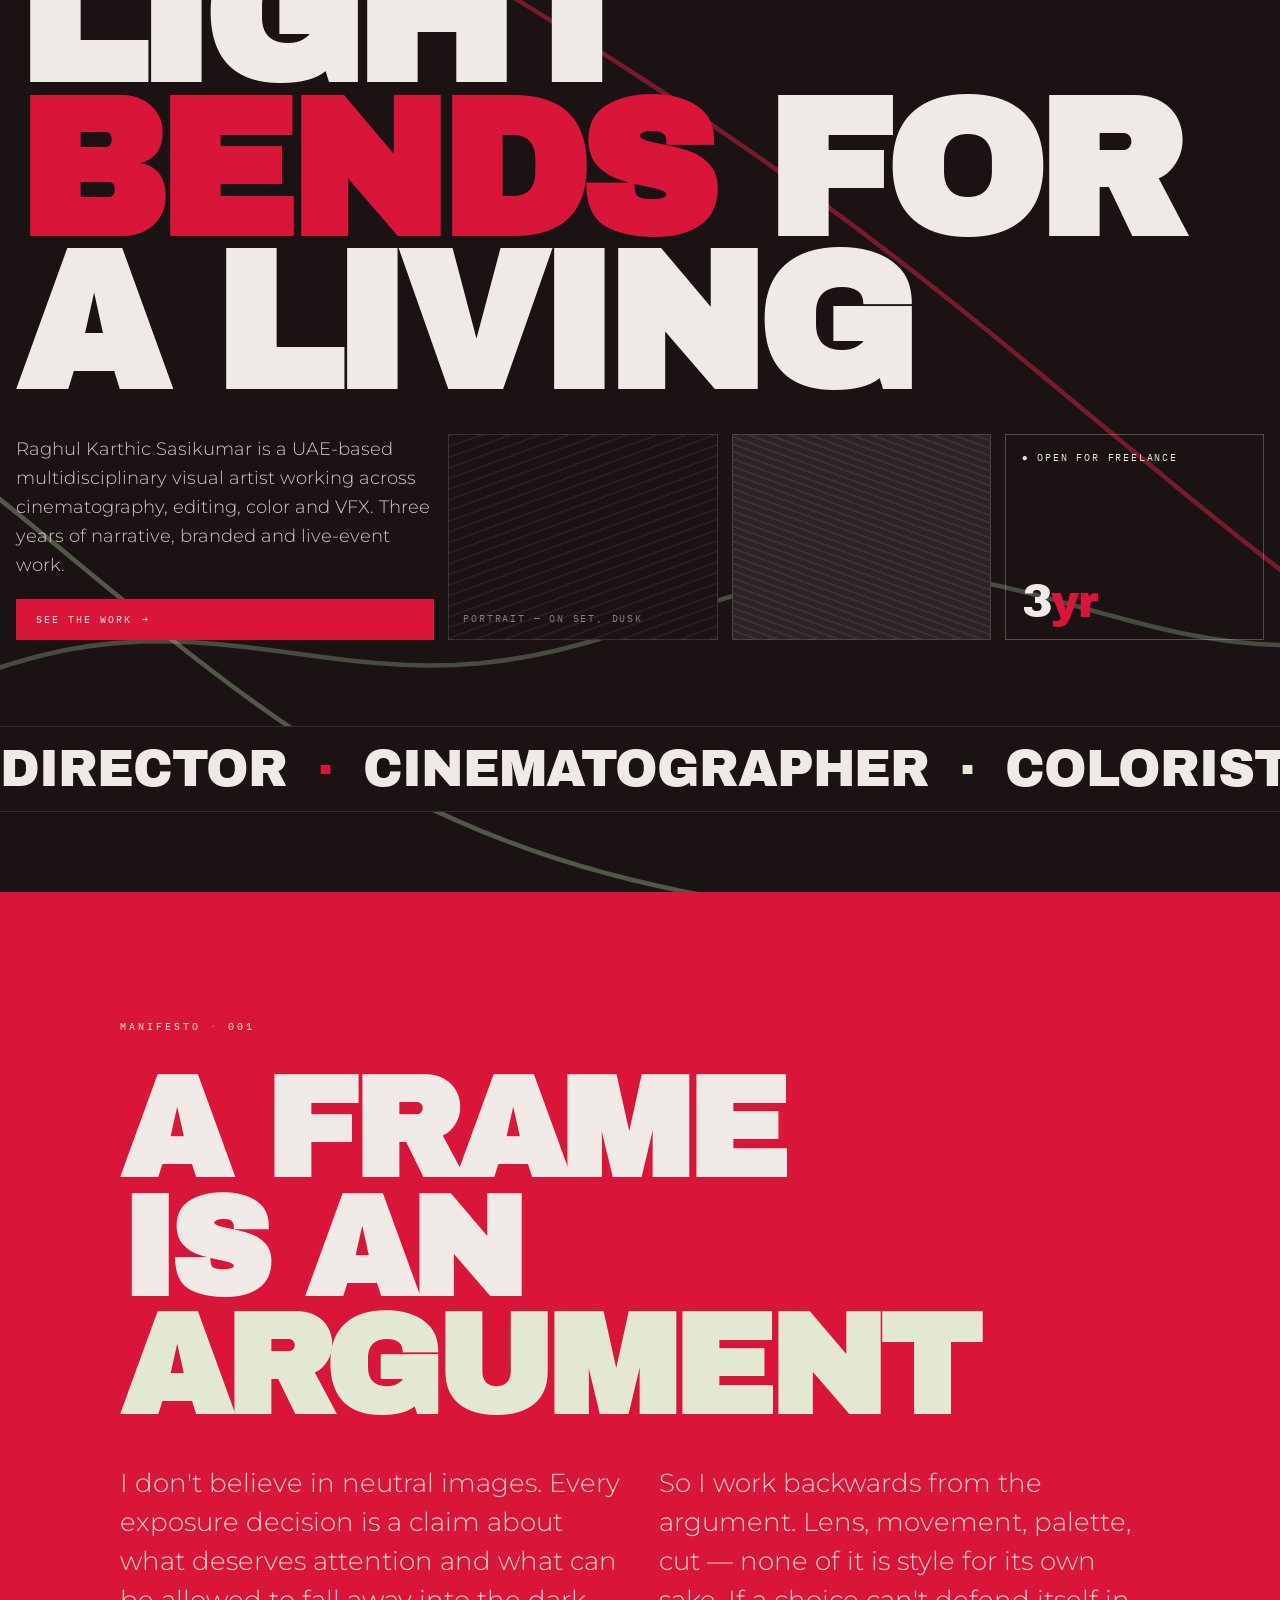
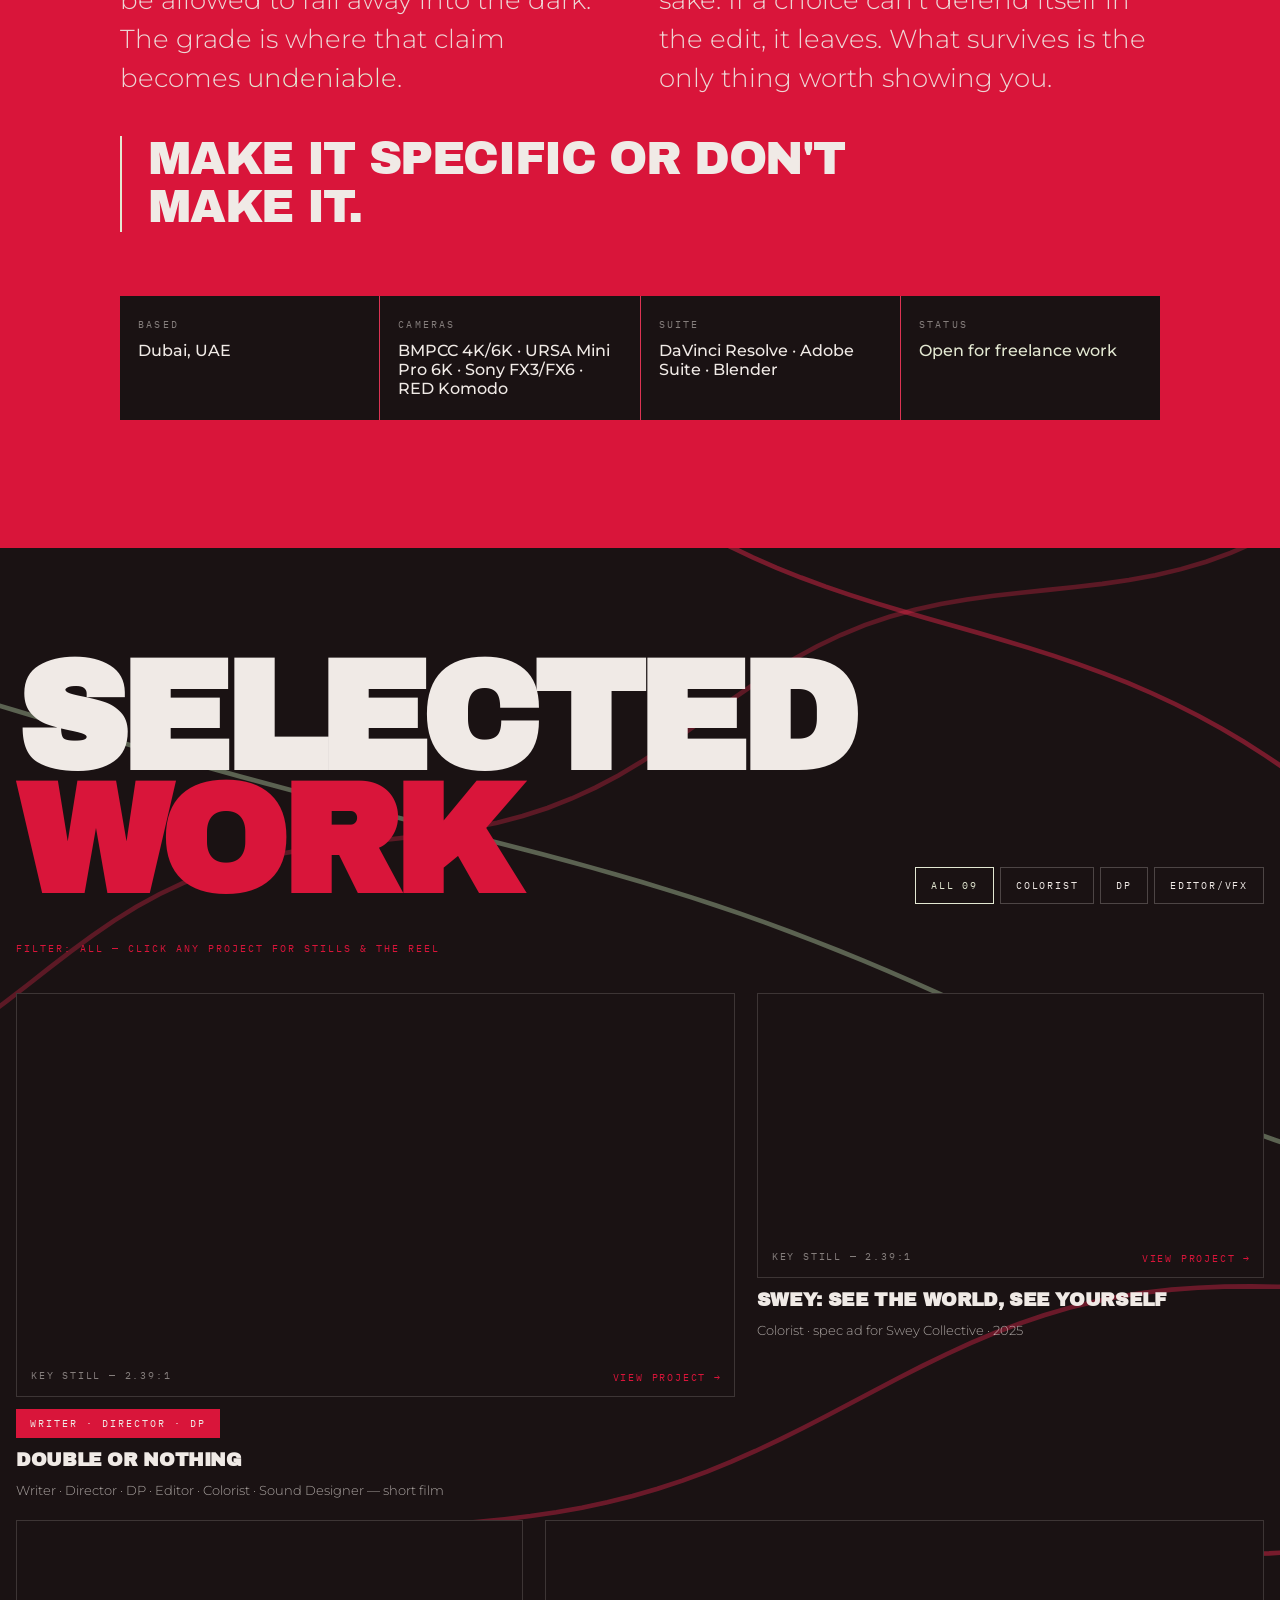
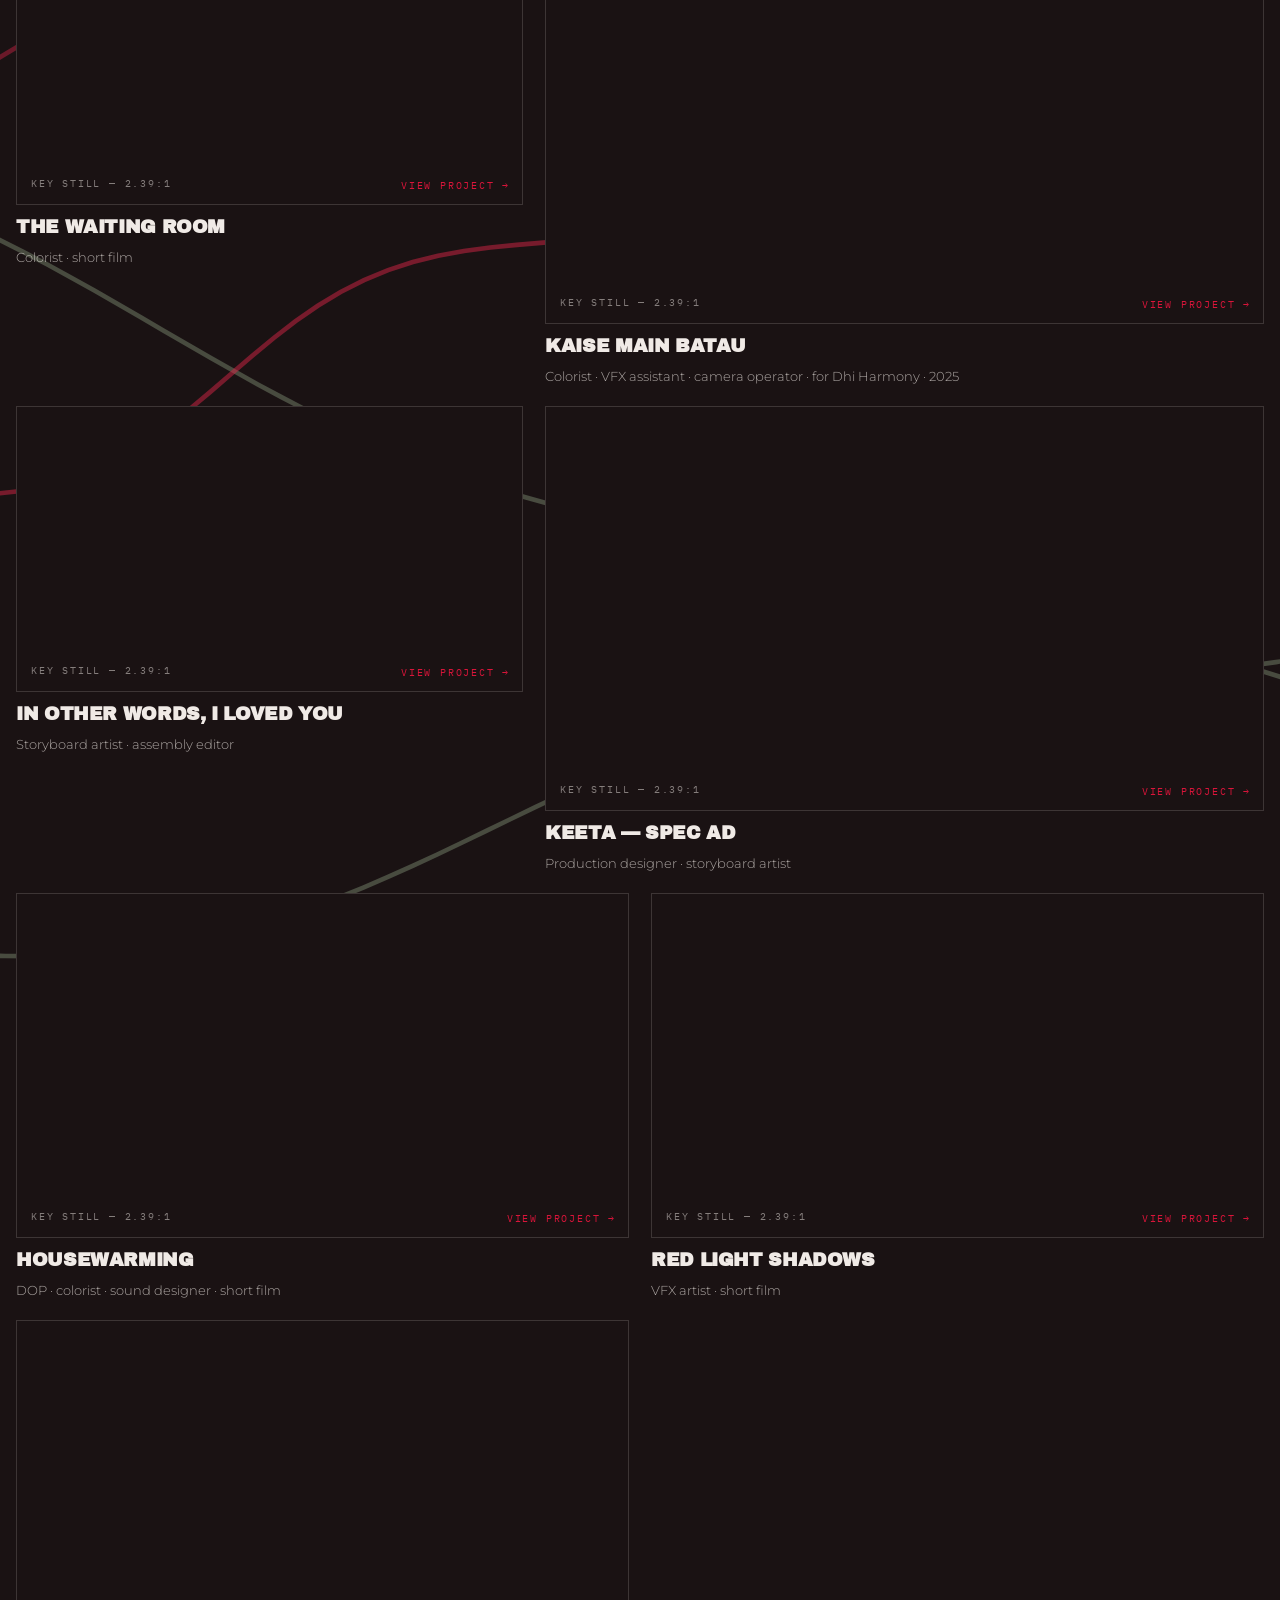
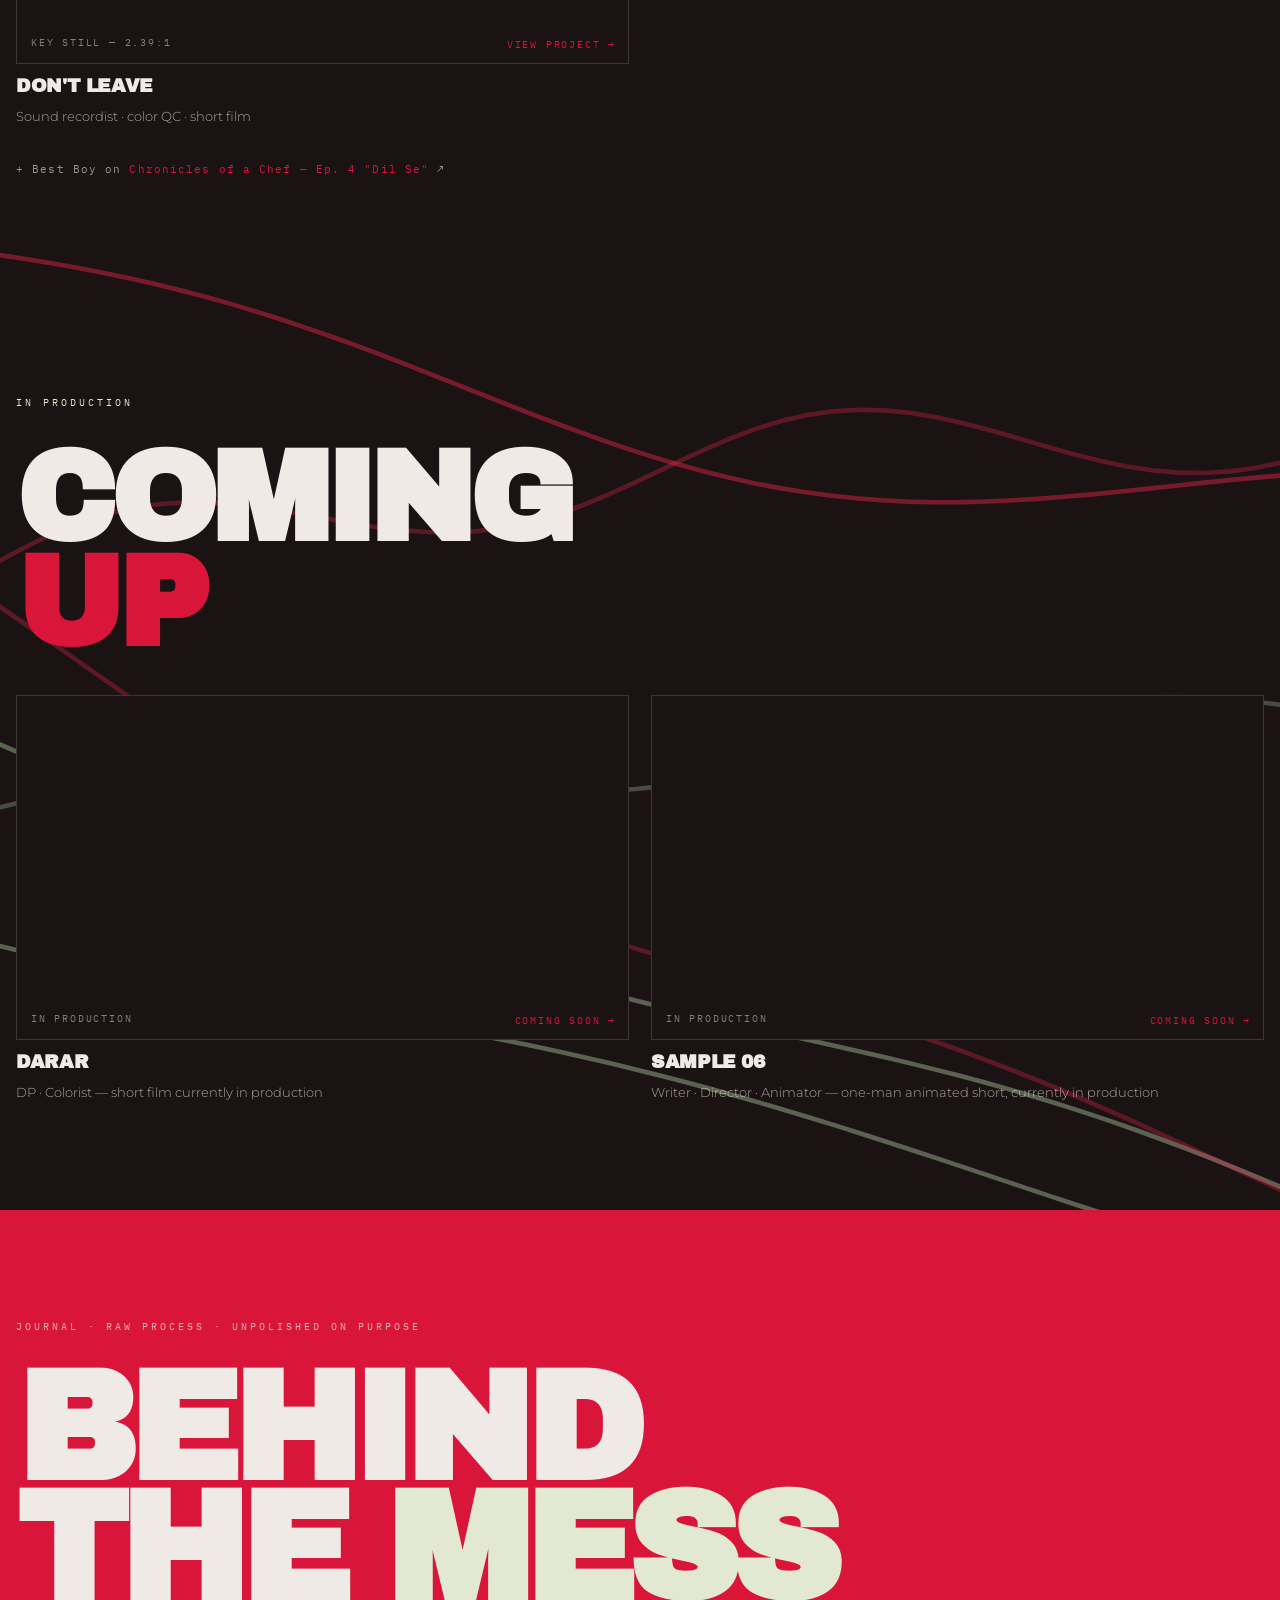
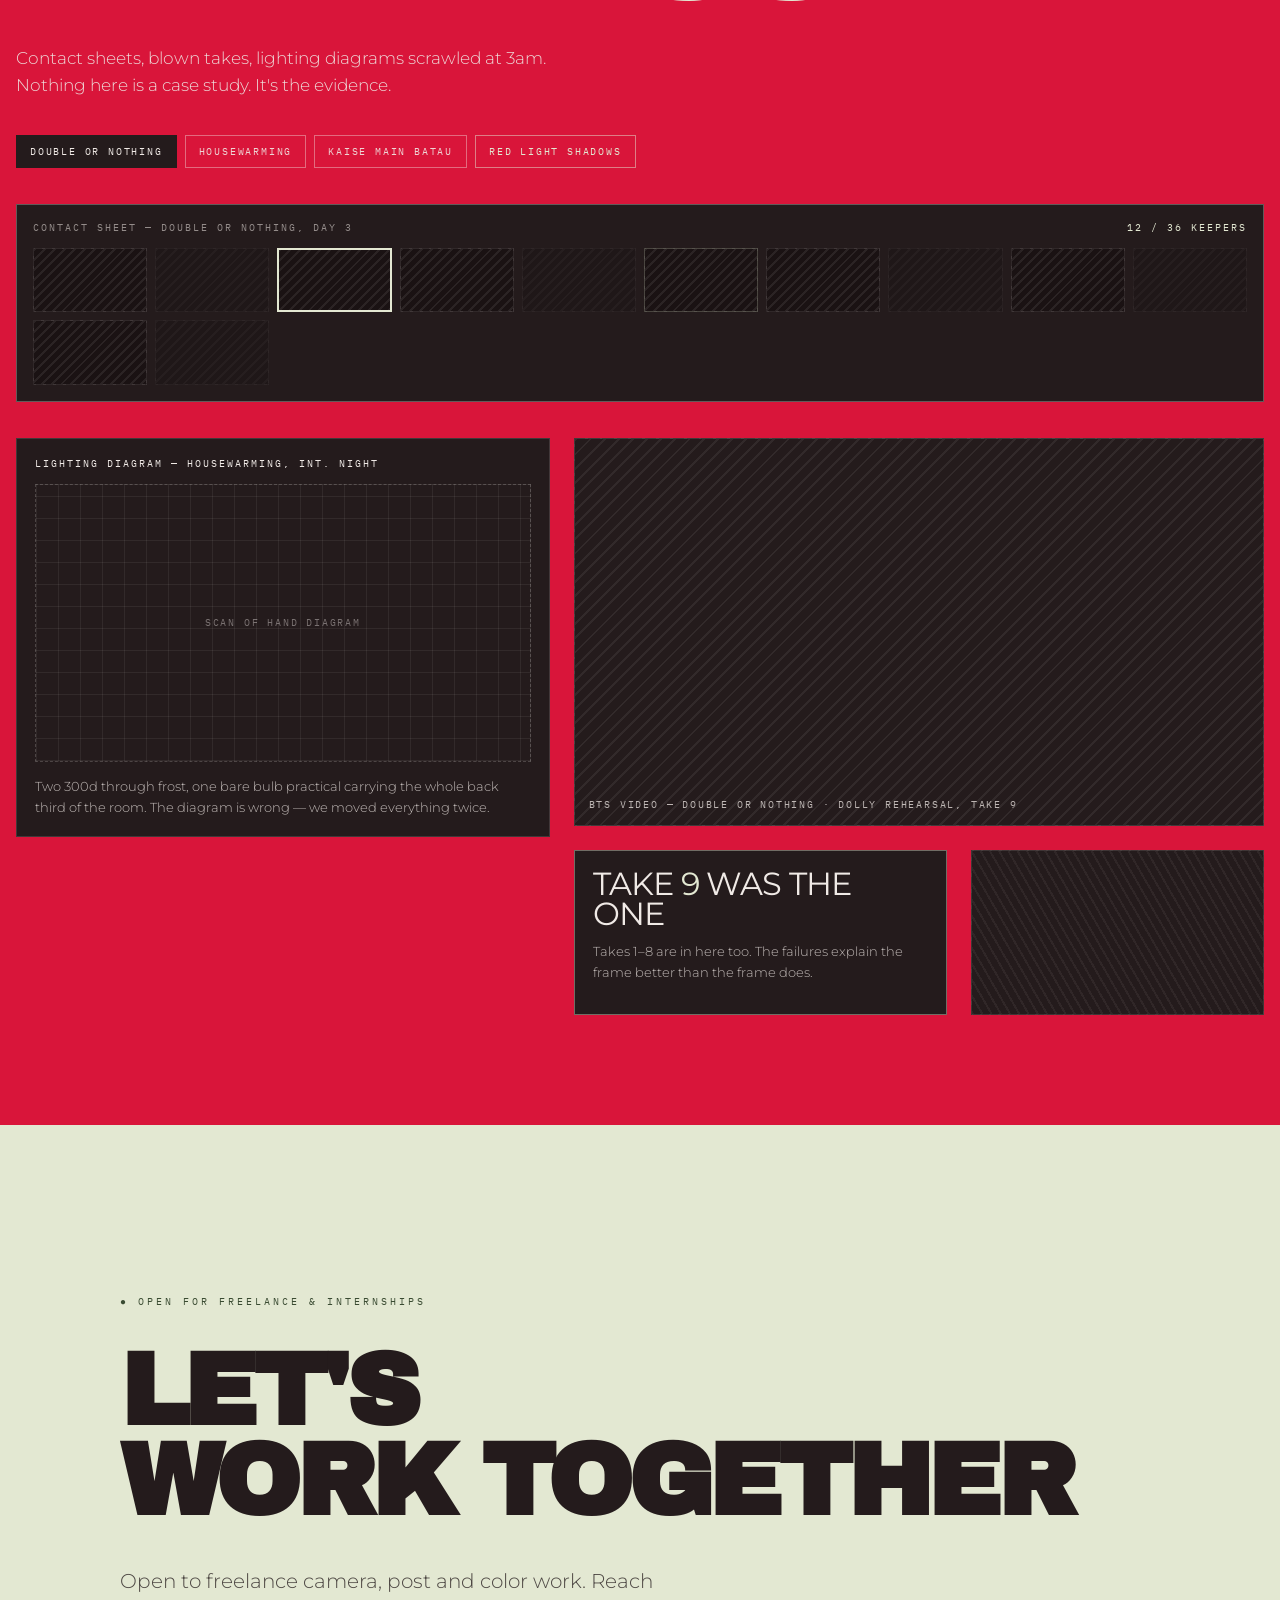
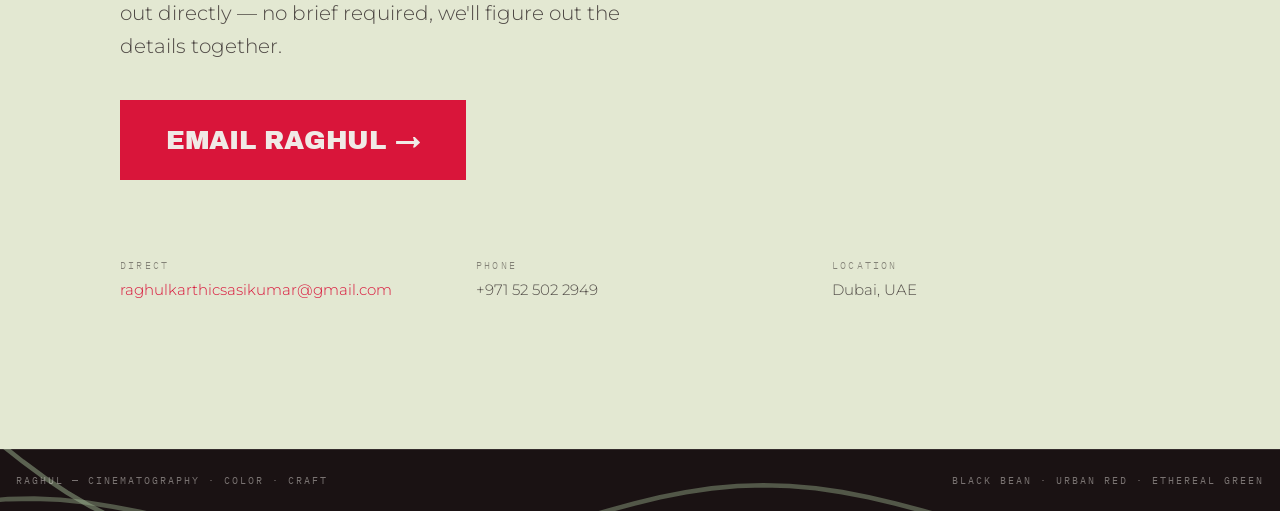
==== commit 4fe98f27: "Play stills as an autoplaying slideshow modal from the main gallery Clicking a work card for any pro" ====
--- a/index.html
+++ b/index.html
@@ -214,6 +214,20 @@
   </div>
 </div>
 
+<div class="video-modal stills-modal" id="stillsModal" hidden>
+  <div class="video-modal-inner">
+    <div class="video-modal-head">
+      <h3 id="stillsModalTitle">Project</h3>
+      <div class="close-btn" id="closeStillsBtn" data-cursor="magnetic">Close ✕</div>
+    </div>
+    <div class="stills-stage">
+      <img class="stills-img" id="stillsStageImg" alt="" />
+      <span class="stills-caption" id="stillsCaption"></span>
+    </div>
+    <div class="stills-dots" id="stillsDots"></div>
+  </div>
+</div>
+
 <script src="media.js"></script>
 <script src="script.js"></script>
 </body>
--- a/style.css
+++ b/style.css
@@ -223,6 +223,15 @@
 .close-btn:hover { color: var(--mint); }
 .modal-sub { font-size: 13px; font-weight: 300; color: rgba(240,234,230,.68); }
 
+/* stills slideshow modal */
+.stills-stage { position: relative; aspect-ratio: 16/9; max-width: 900px; background: var(--bg); border: 1px solid rgba(240,234,230,.16); overflow: hidden; }
+.stills-img { position: absolute; inset: 0; width: 100%; height: 100%; object-fit: cover; opacity: 0; transition: opacity .35s ease; }
+.stills-caption { position: absolute; left: 12px; bottom: 12px; font-family: 'IBM Plex Mono', monospace; font-size: 10px; letter-spacing: .18em; text-transform: uppercase; color: var(--ink); background: rgba(26,18,19,.55); padding: 6px 10px; }
+.stills-dots { display: flex; gap: 6px; flex-wrap: wrap; }
+.stills-dot { width: 7px; height: 7px; border-radius: 50%; background: rgba(240,234,230,.3); cursor: pointer; transition: background .2s ease, transform .2s ease; }
+.stills-dot:hover { background: rgba(240,234,230,.6); }
+.stills-dot.active { background: var(--red); transform: scale(1.2); }
+
 @media (max-width: 640px) {
   .cursor-dot, .cursor-ring { display: none; }
   html.has-cursor, html.has-cursor * { cursor: auto !important; }
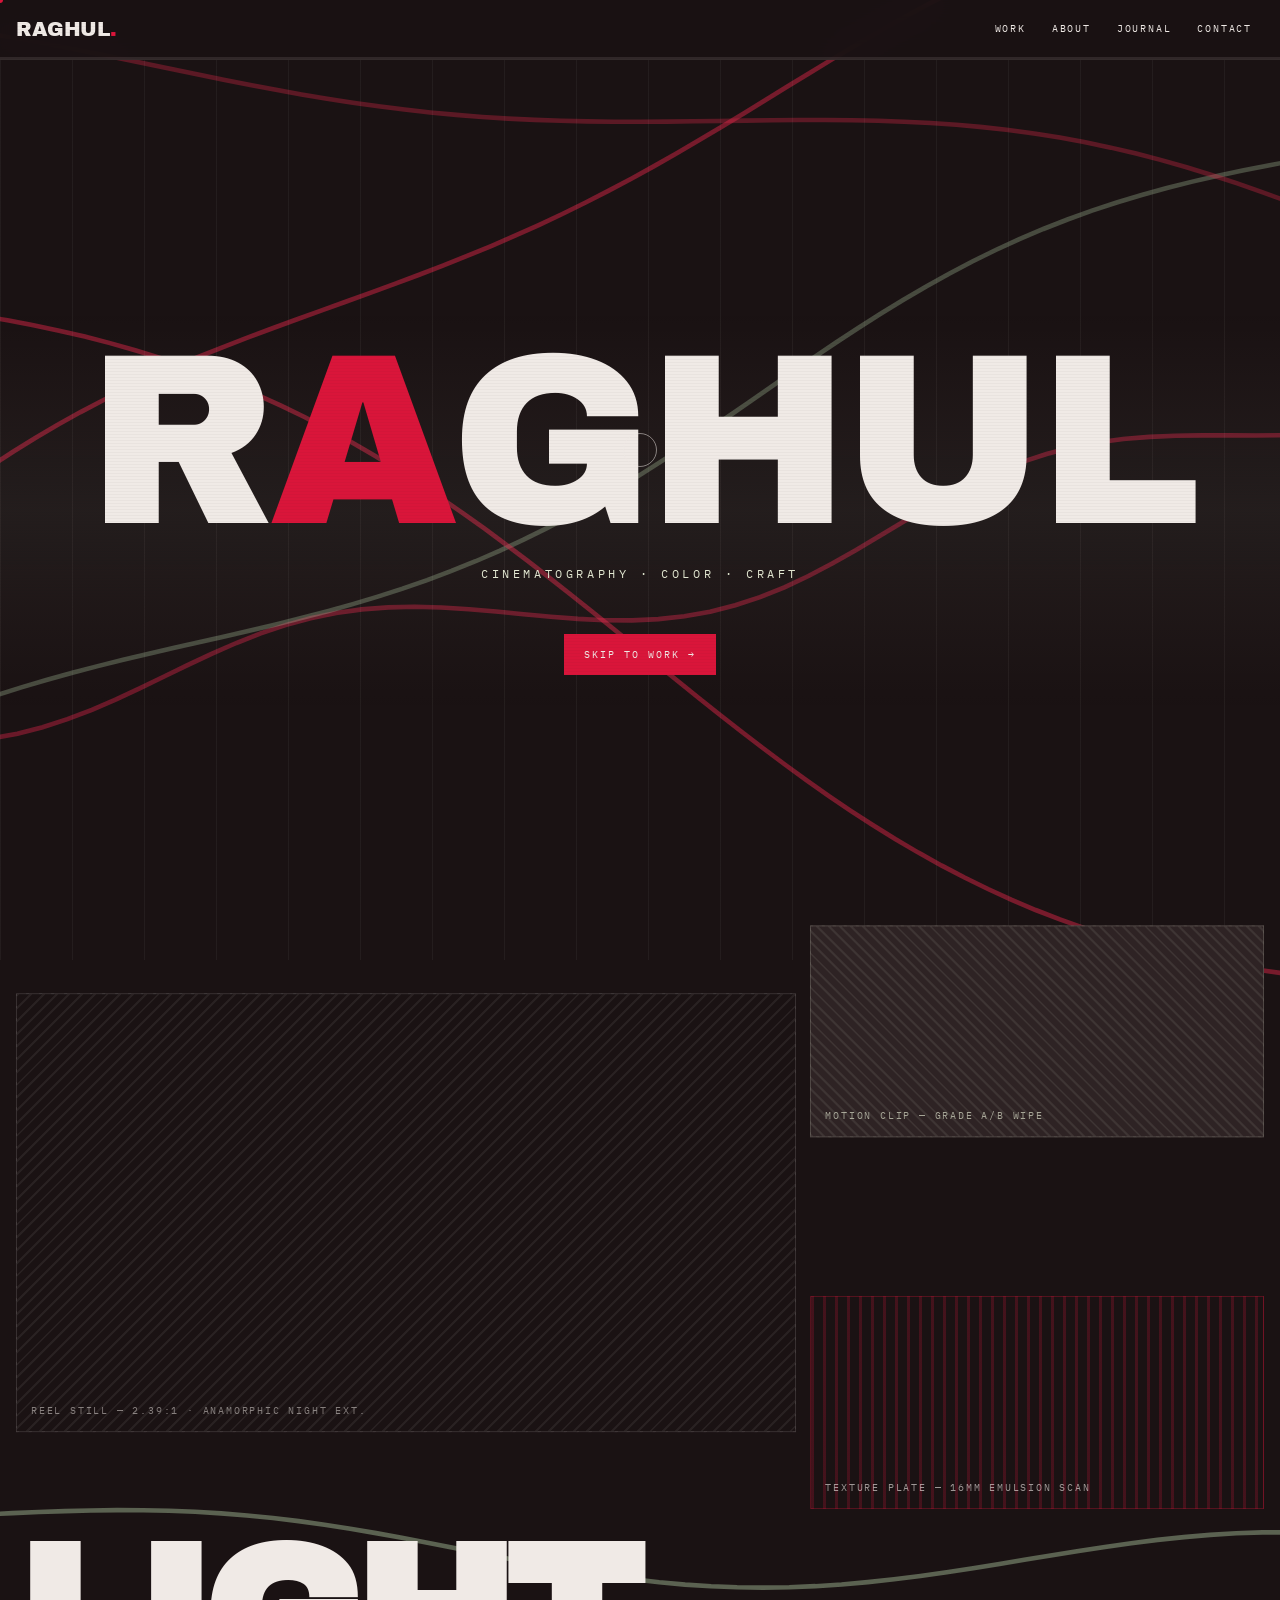
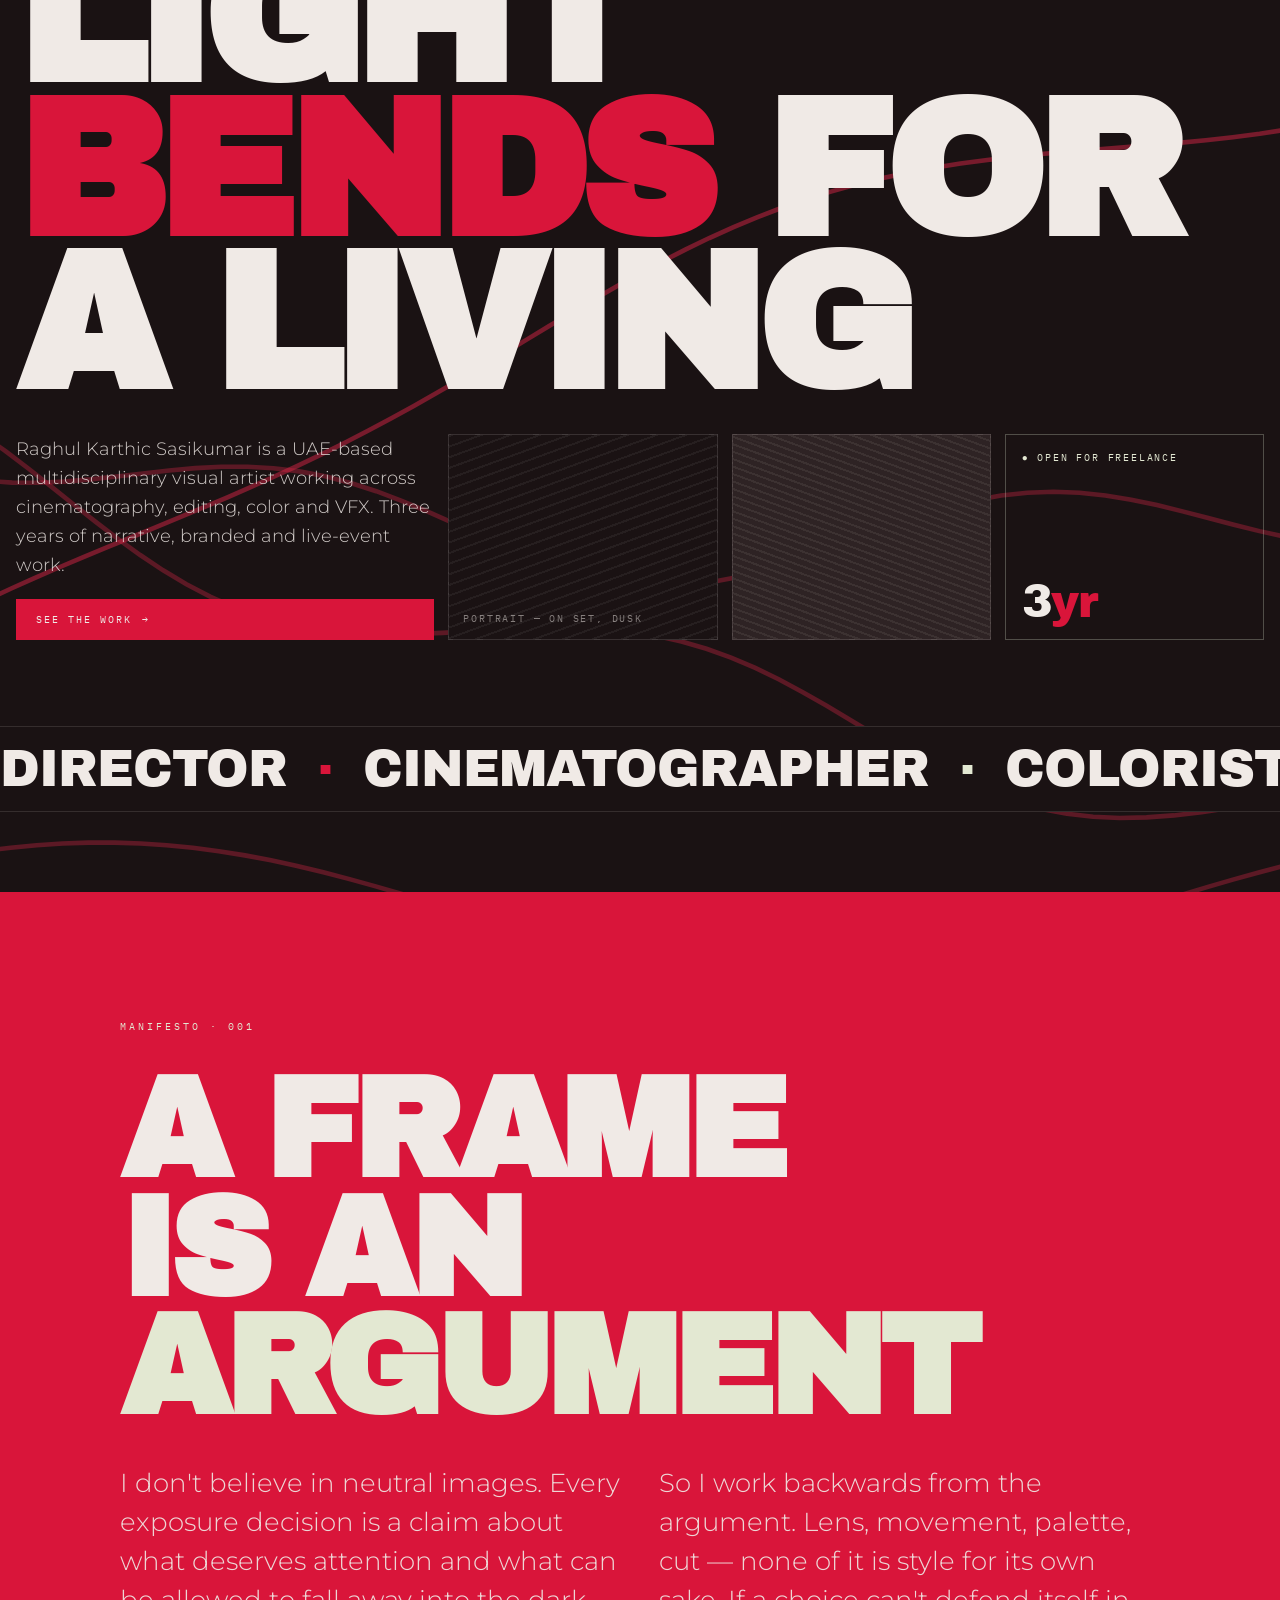
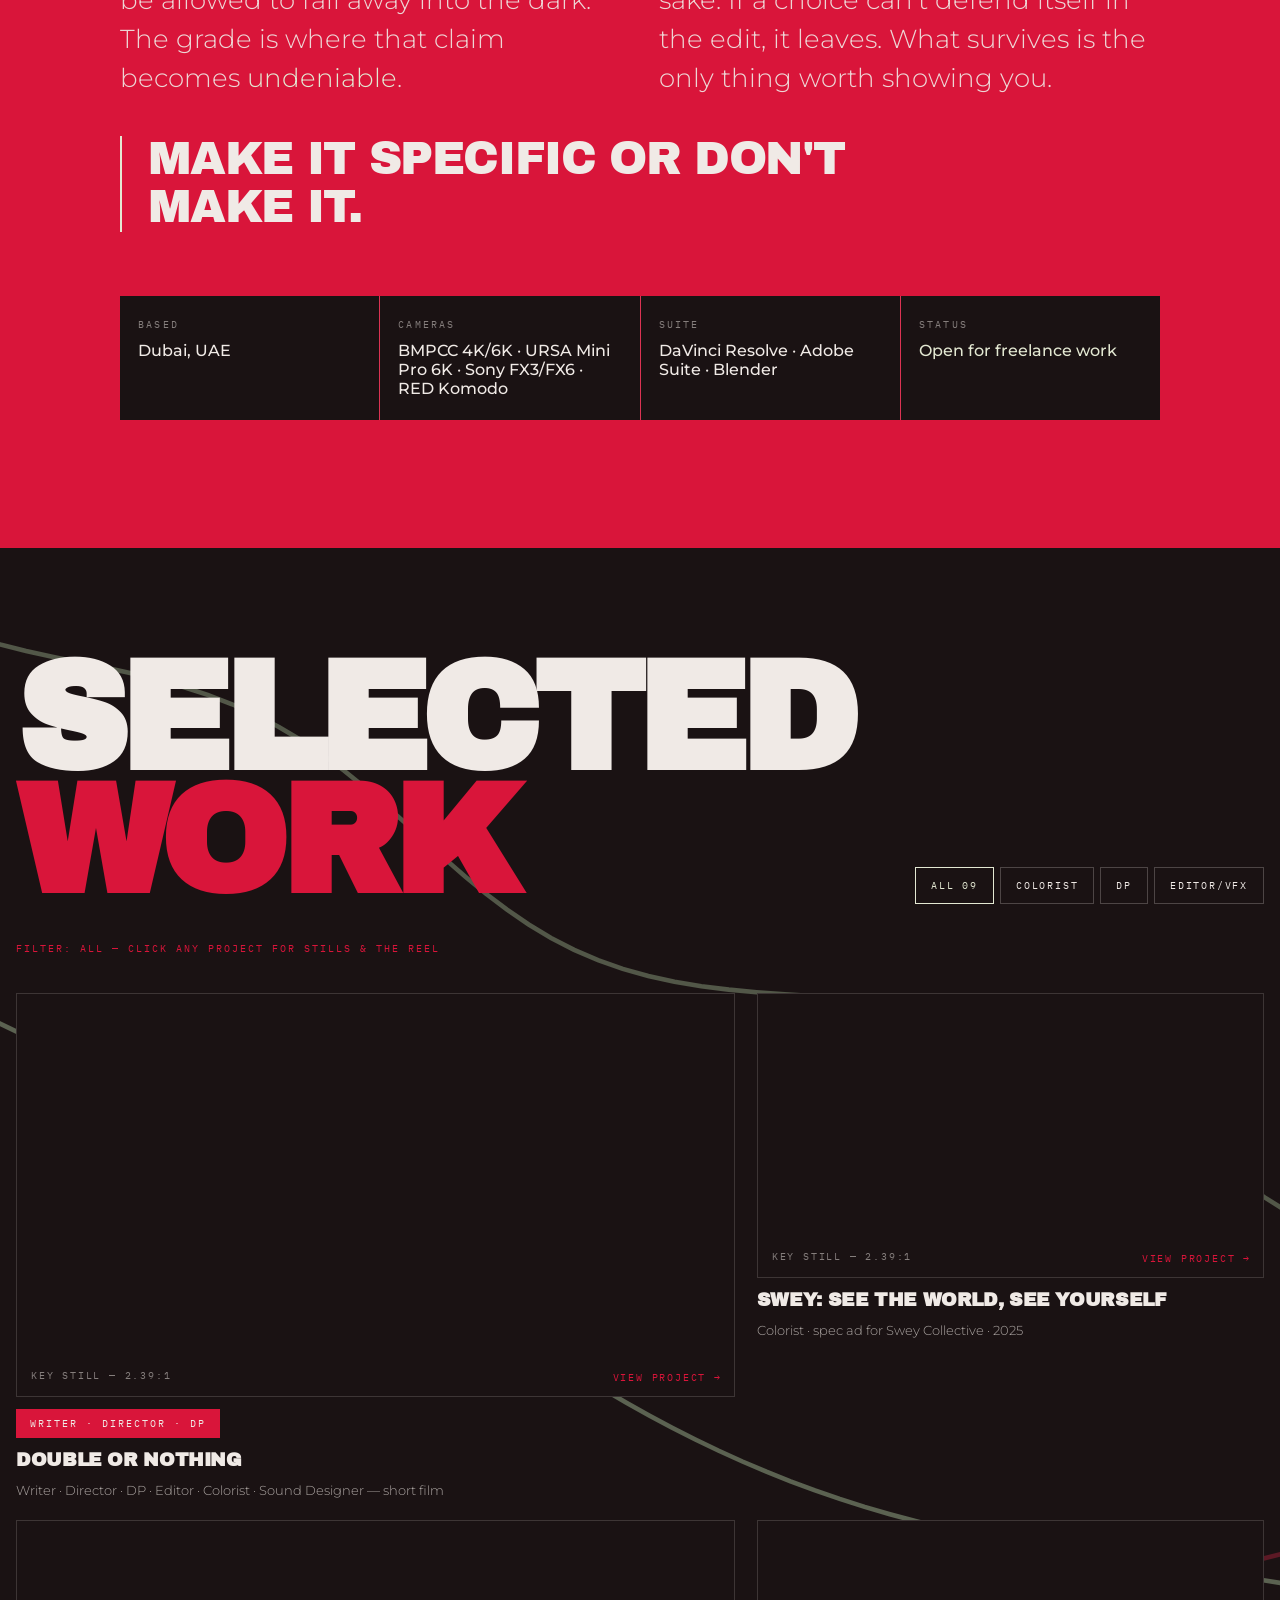
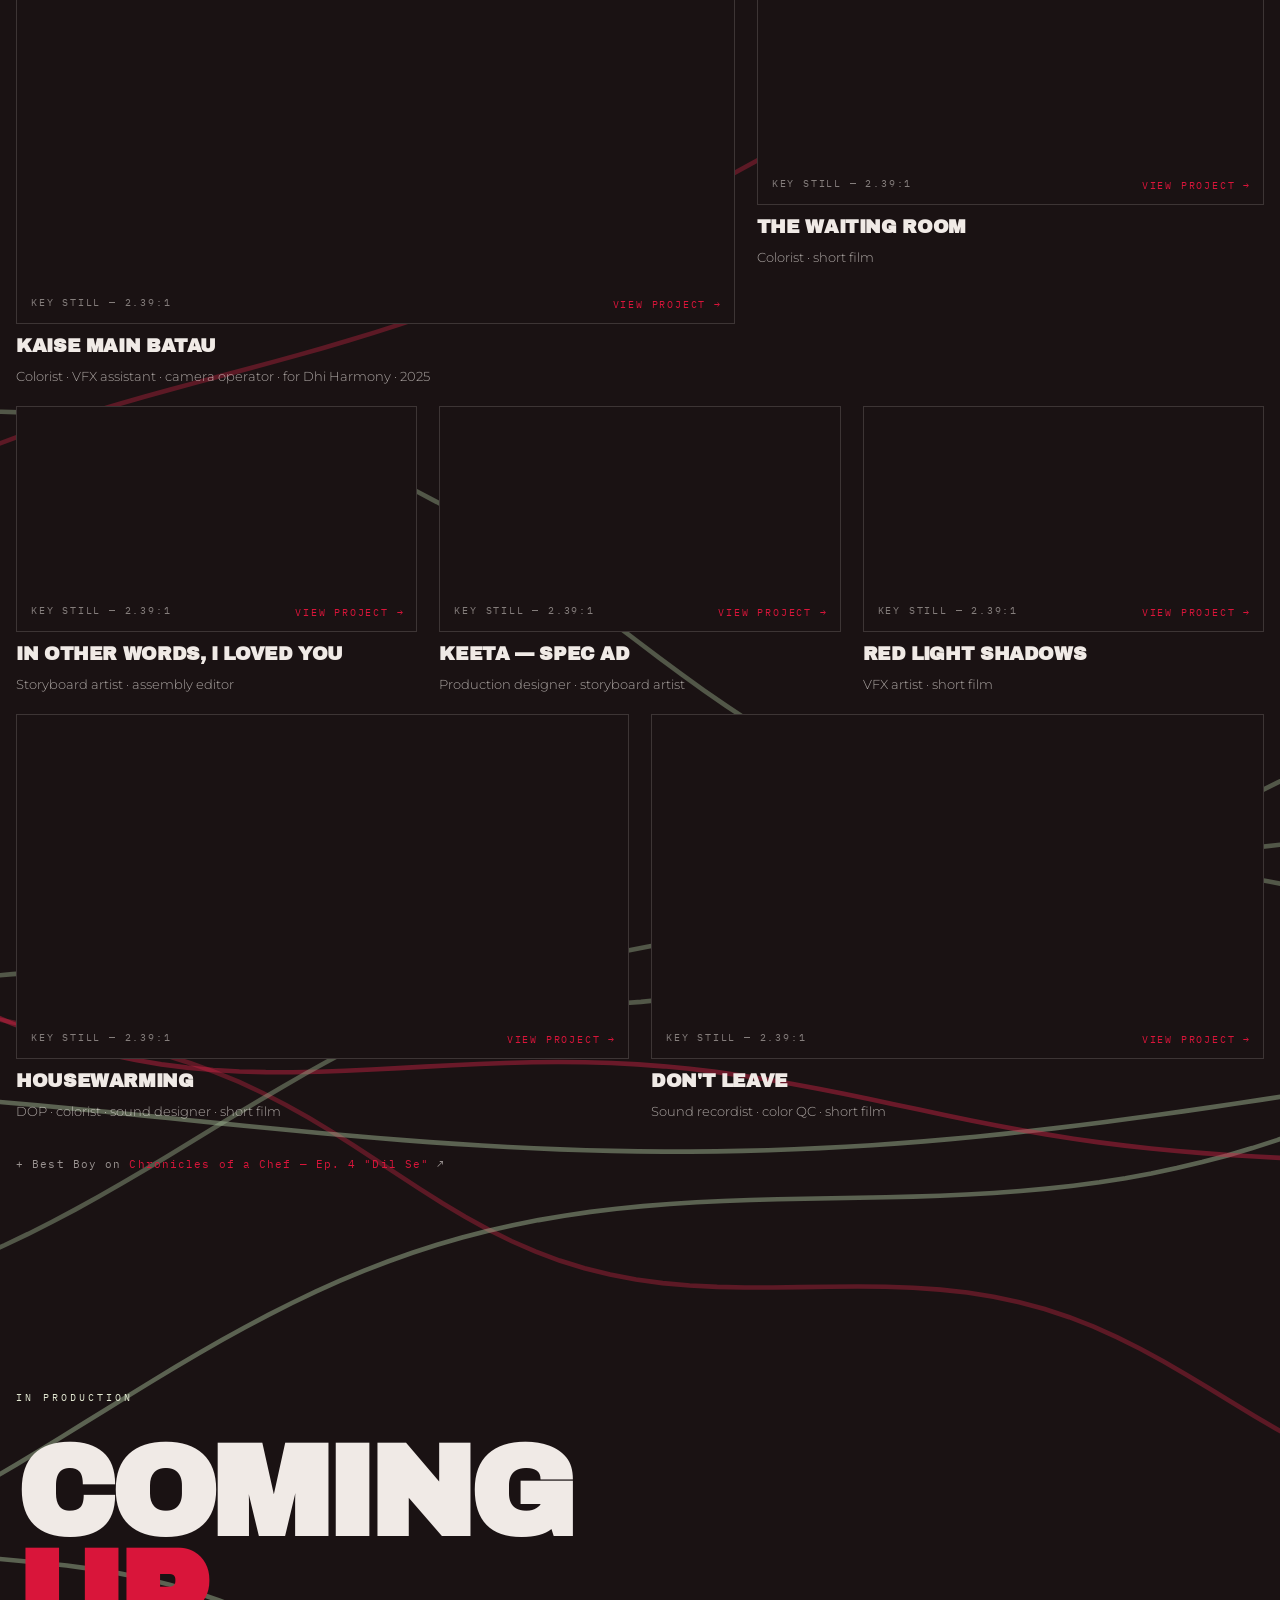
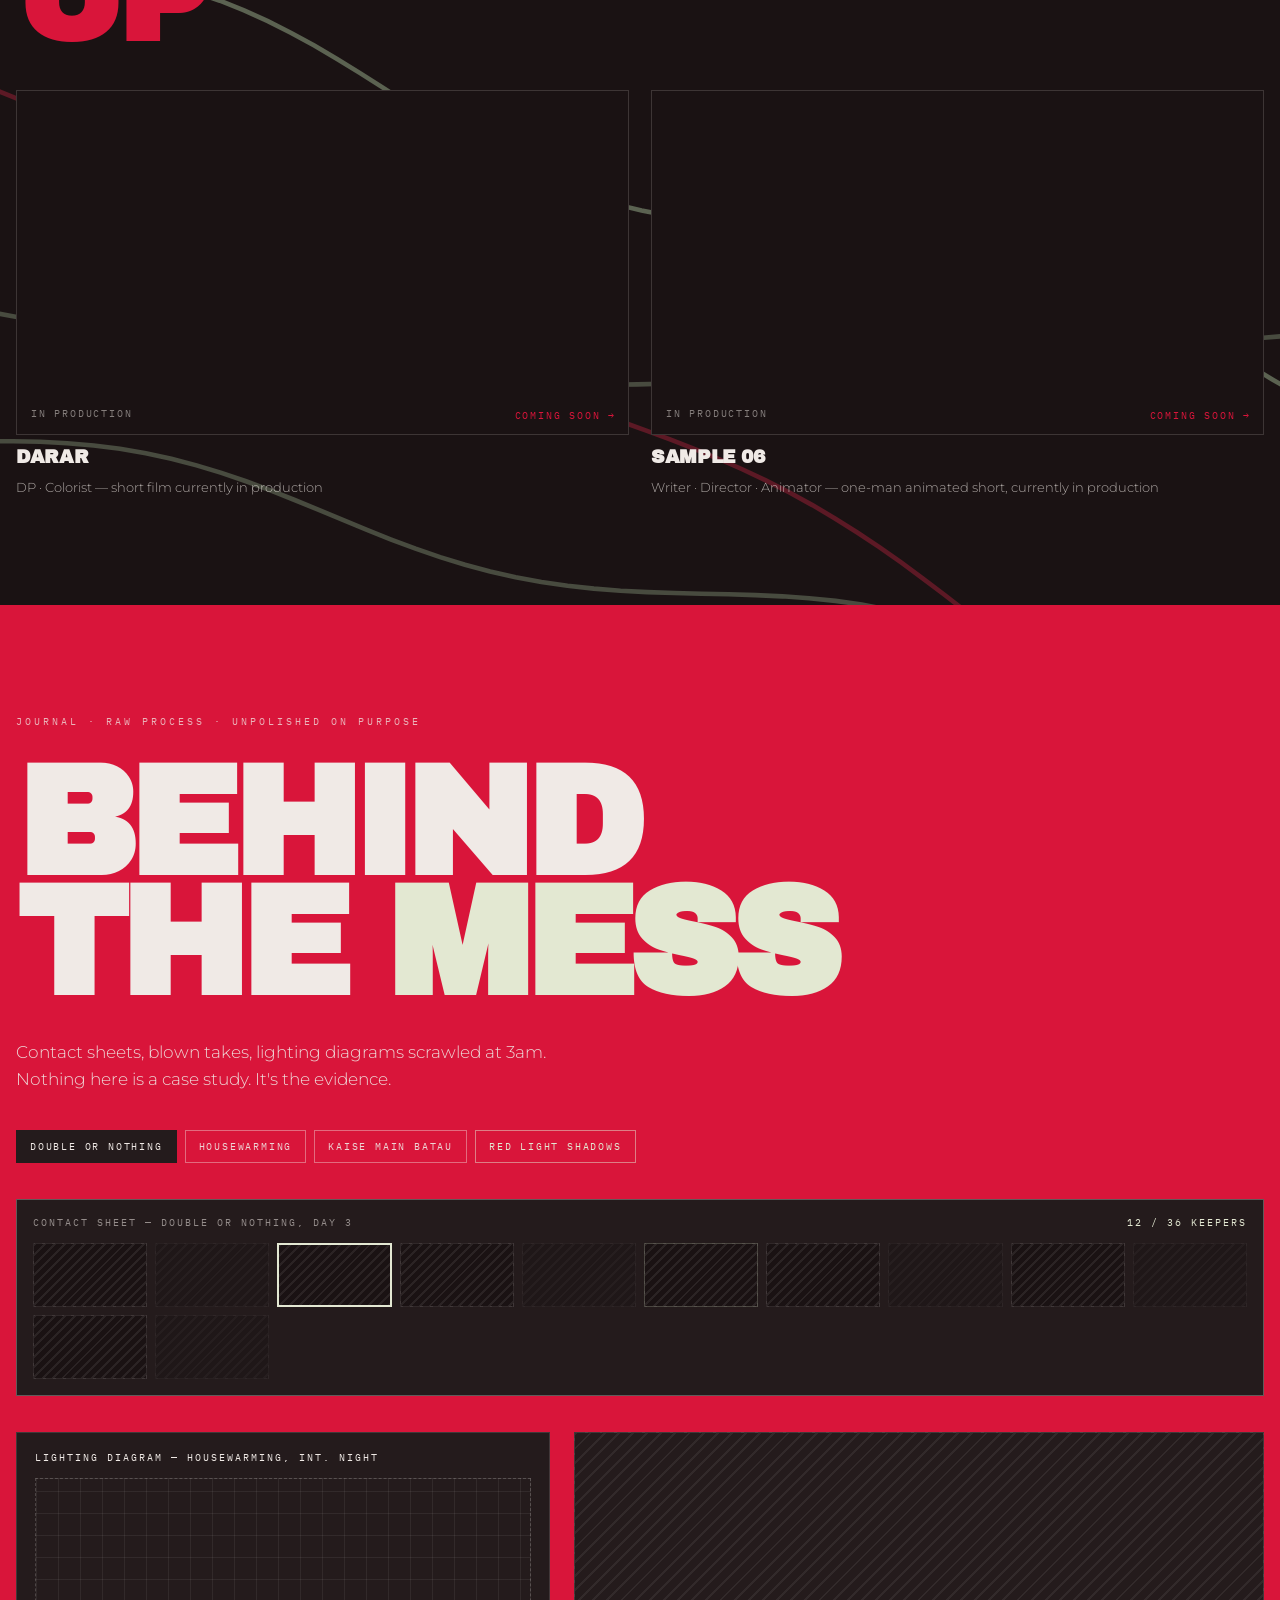
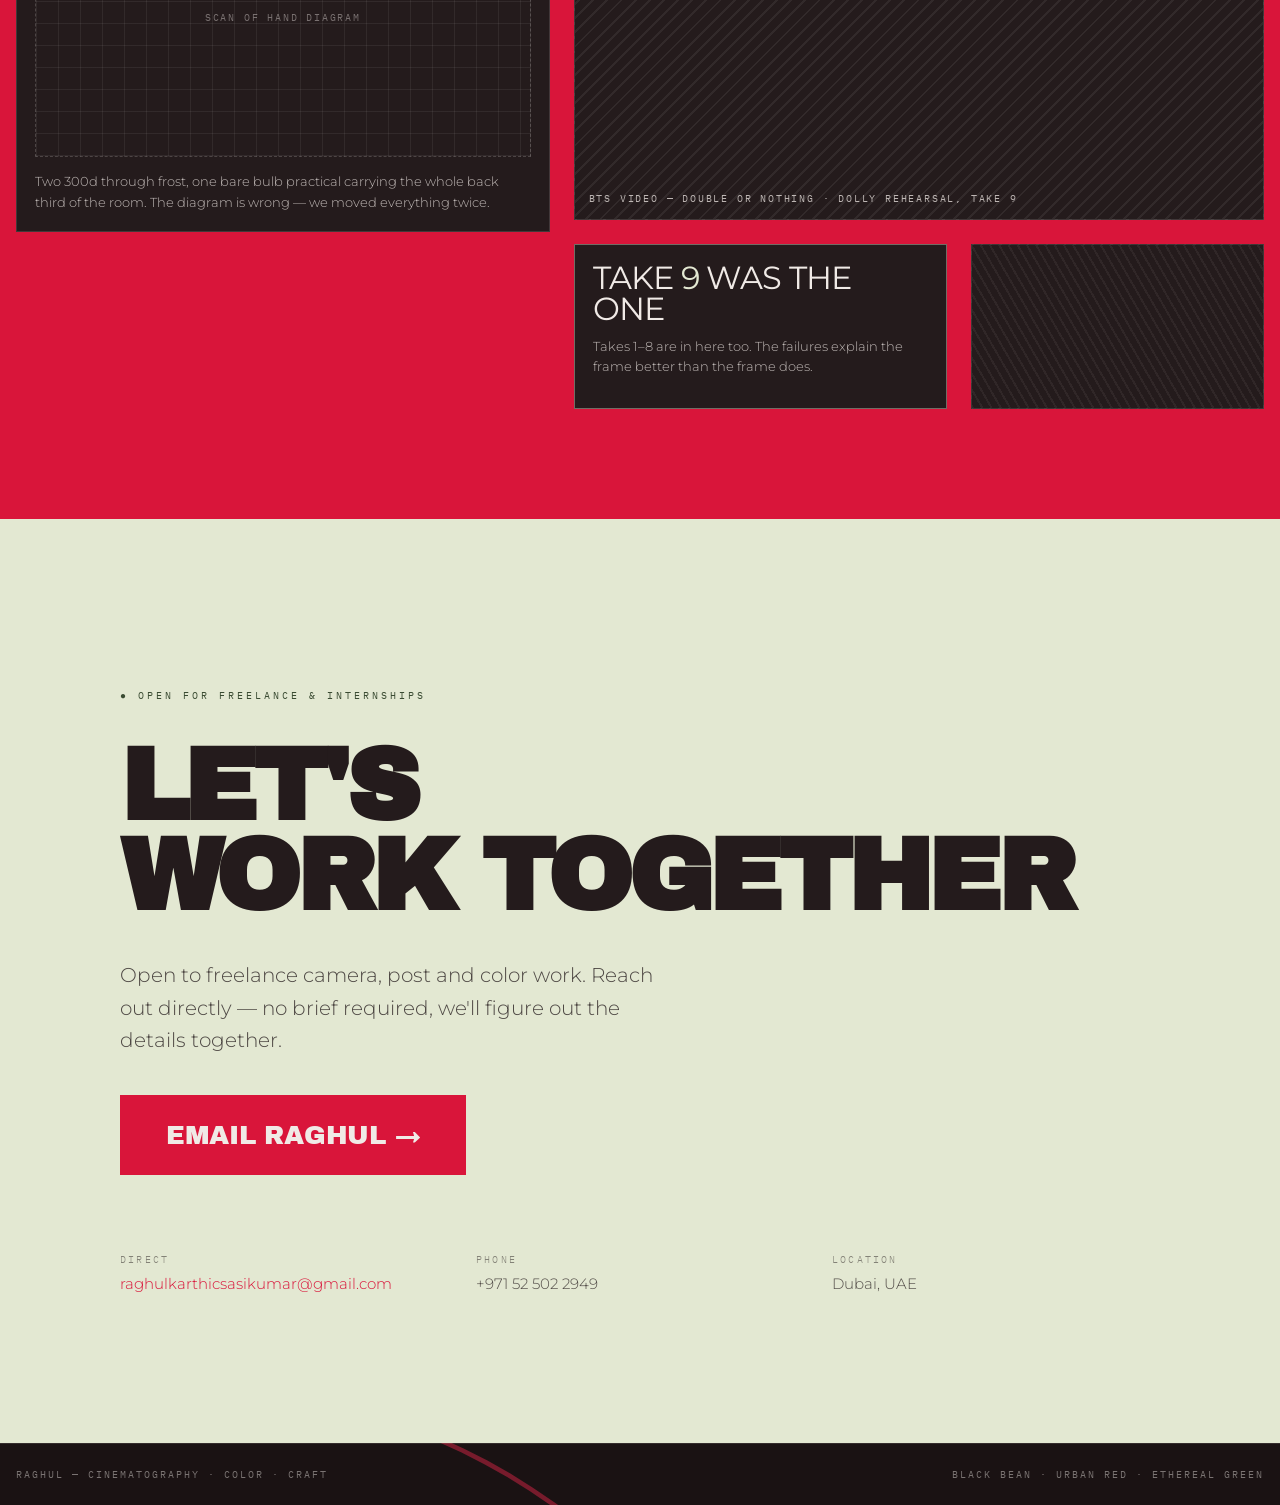
==== commit 5fe02896: "Move the stills slideshow into the gallery card thumbnail itself Reverts the previous (wrong) interp" ====
--- a/index.html
+++ b/index.html
@@ -214,20 +214,6 @@
   </div>
 </div>
 
-<div class="video-modal stills-modal" id="stillsModal" hidden>
-  <div class="video-modal-inner">
-    <div class="video-modal-head">
-      <h3 id="stillsModalTitle">Project</h3>
-      <div class="close-btn" id="closeStillsBtn" data-cursor="magnetic">Close ✕</div>
-    </div>
-    <div class="stills-stage">
-      <img class="stills-img" id="stillsStageImg" alt="" />
-      <span class="stills-caption" id="stillsCaption"></span>
-    </div>
-    <div class="stills-dots" id="stillsDots"></div>
-  </div>
-</div>
-
 <script src="media.js"></script>
 <script src="script.js"></script>
 </body>
--- a/style.css
+++ b/style.css
@@ -133,7 +133,7 @@
 .gallery { display: grid; grid-template-columns: repeat(12, minmax(0, 1fr)); gap: clamp(14px, 1.8vw, 22px); align-items: start; }
 .card { display: flex; flex-direction: column; gap: 12px; cursor: pointer; transition: transform .25s ease, opacity .5s ease; }
 .card:hover { transform: translateY(-4px); }
-.card-media { aspect-ratio: 16/9; background: var(--bg); border: 1px solid rgba(240,234,230,.16); position: relative; display: flex; align-items: flex-end; justify-content: space-between; padding: 14px; transition: border-color .25s ease; }
+.card-media { aspect-ratio: 16/9; background: var(--bg); border: 1px solid rgba(240,234,230,.16); position: relative; display: flex; align-items: flex-end; justify-content: space-between; padding: 14px; transition: border-color .25s ease, opacity .3s ease; }
 .card:hover .card-media { border-color: var(--red); }
 .card-plate-label { font-family: 'IBM Plex Mono', monospace; font-size: 10px; letter-spacing: .18em; text-transform: uppercase; color: rgba(240,234,230,.5); }
 .card-tag { position: absolute; bottom: 12px; right: 12px; font-family: 'IBM Plex Mono', monospace; font-size: 10px; letter-spacing: .18em; text-transform: uppercase; color: var(--red); }
@@ -223,15 +223,6 @@
 .close-btn:hover { color: var(--mint); }
 .modal-sub { font-size: 13px; font-weight: 300; color: rgba(240,234,230,.68); }
 
-/* stills slideshow modal */
-.stills-stage { position: relative; aspect-ratio: 16/9; max-width: 900px; background: var(--bg); border: 1px solid rgba(240,234,230,.16); overflow: hidden; }
-.stills-img { position: absolute; inset: 0; width: 100%; height: 100%; object-fit: cover; opacity: 0; transition: opacity .35s ease; }
-.stills-caption { position: absolute; left: 12px; bottom: 12px; font-family: 'IBM Plex Mono', monospace; font-size: 10px; letter-spacing: .18em; text-transform: uppercase; color: var(--ink); background: rgba(26,18,19,.55); padding: 6px 10px; }
-.stills-dots { display: flex; gap: 6px; flex-wrap: wrap; }
-.stills-dot { width: 7px; height: 7px; border-radius: 50%; background: rgba(240,234,230,.3); cursor: pointer; transition: background .2s ease, transform .2s ease; }
-.stills-dot:hover { background: rgba(240,234,230,.6); }
-.stills-dot.active { background: var(--red); transform: scale(1.2); }
-
 @media (max-width: 640px) {
   .cursor-dot, .cursor-ring { display: none; }
   html.has-cursor, html.has-cursor * { cursor: auto !important; }
